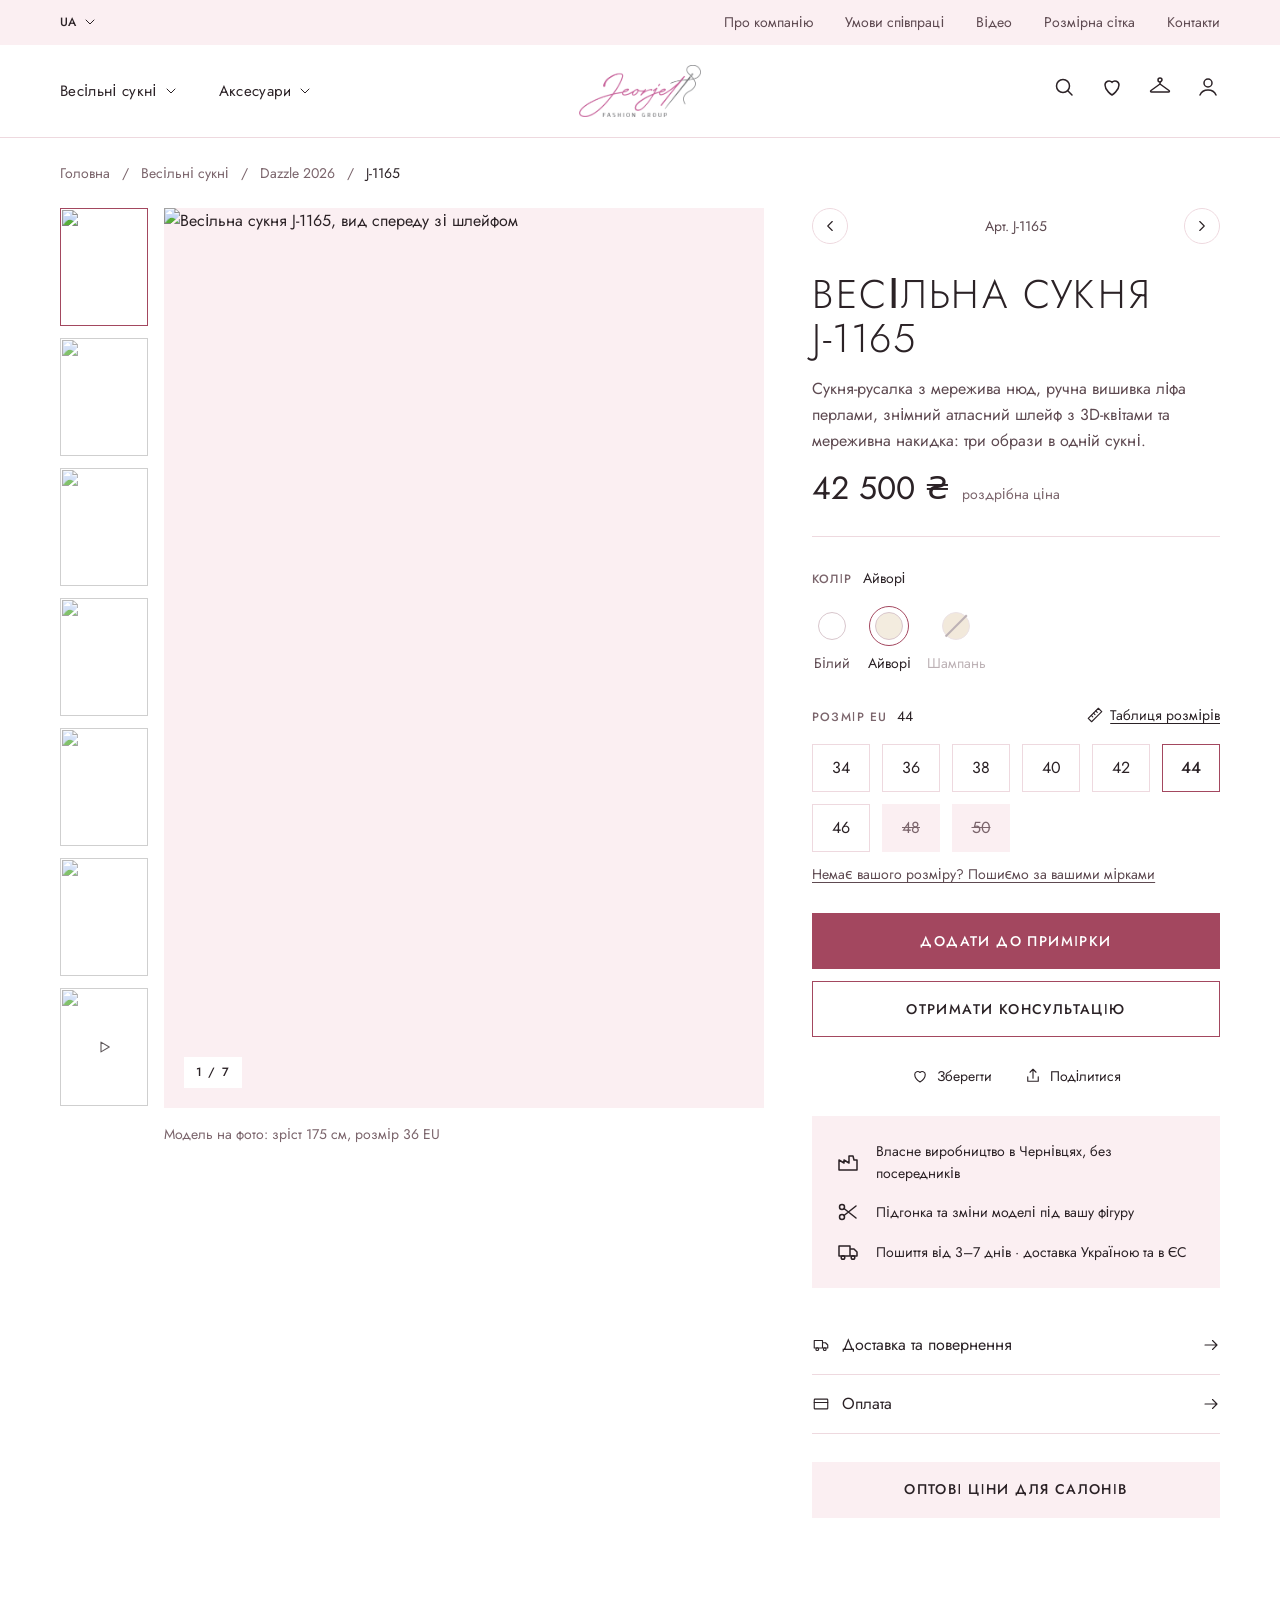
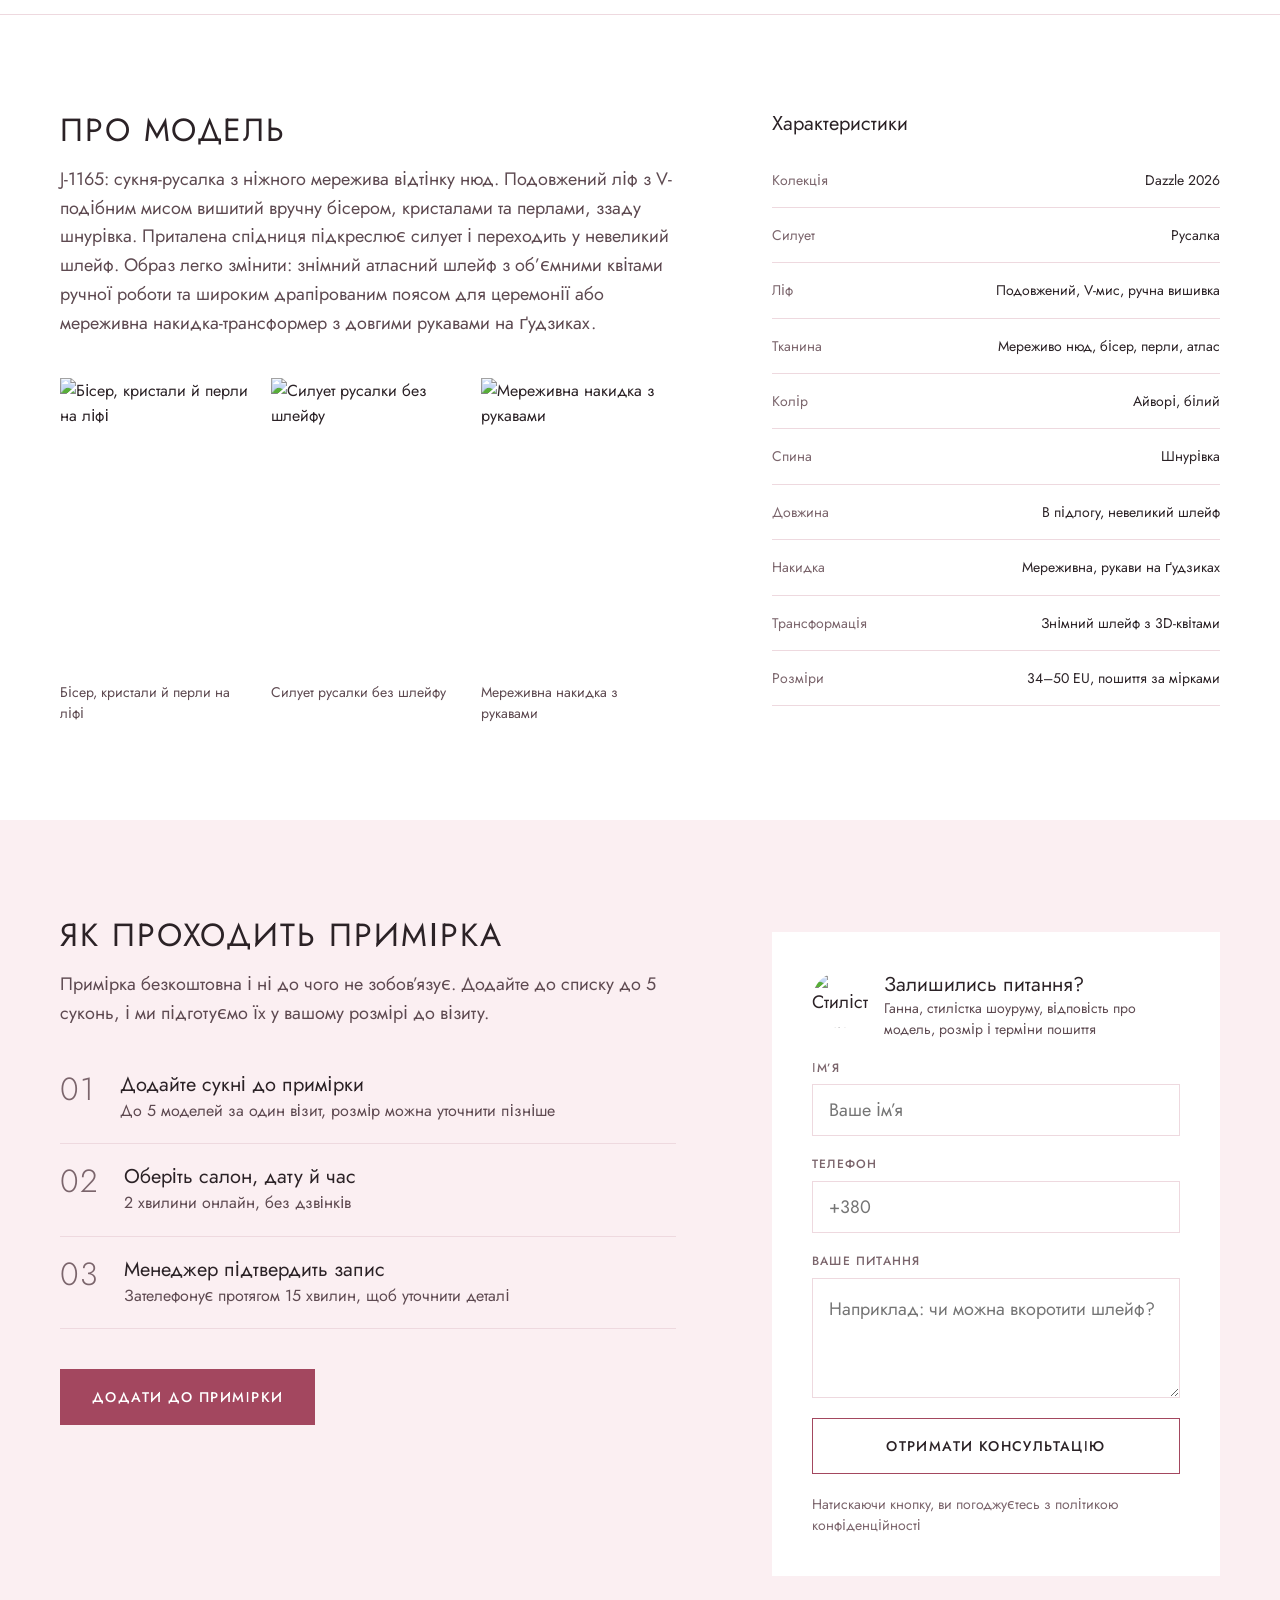
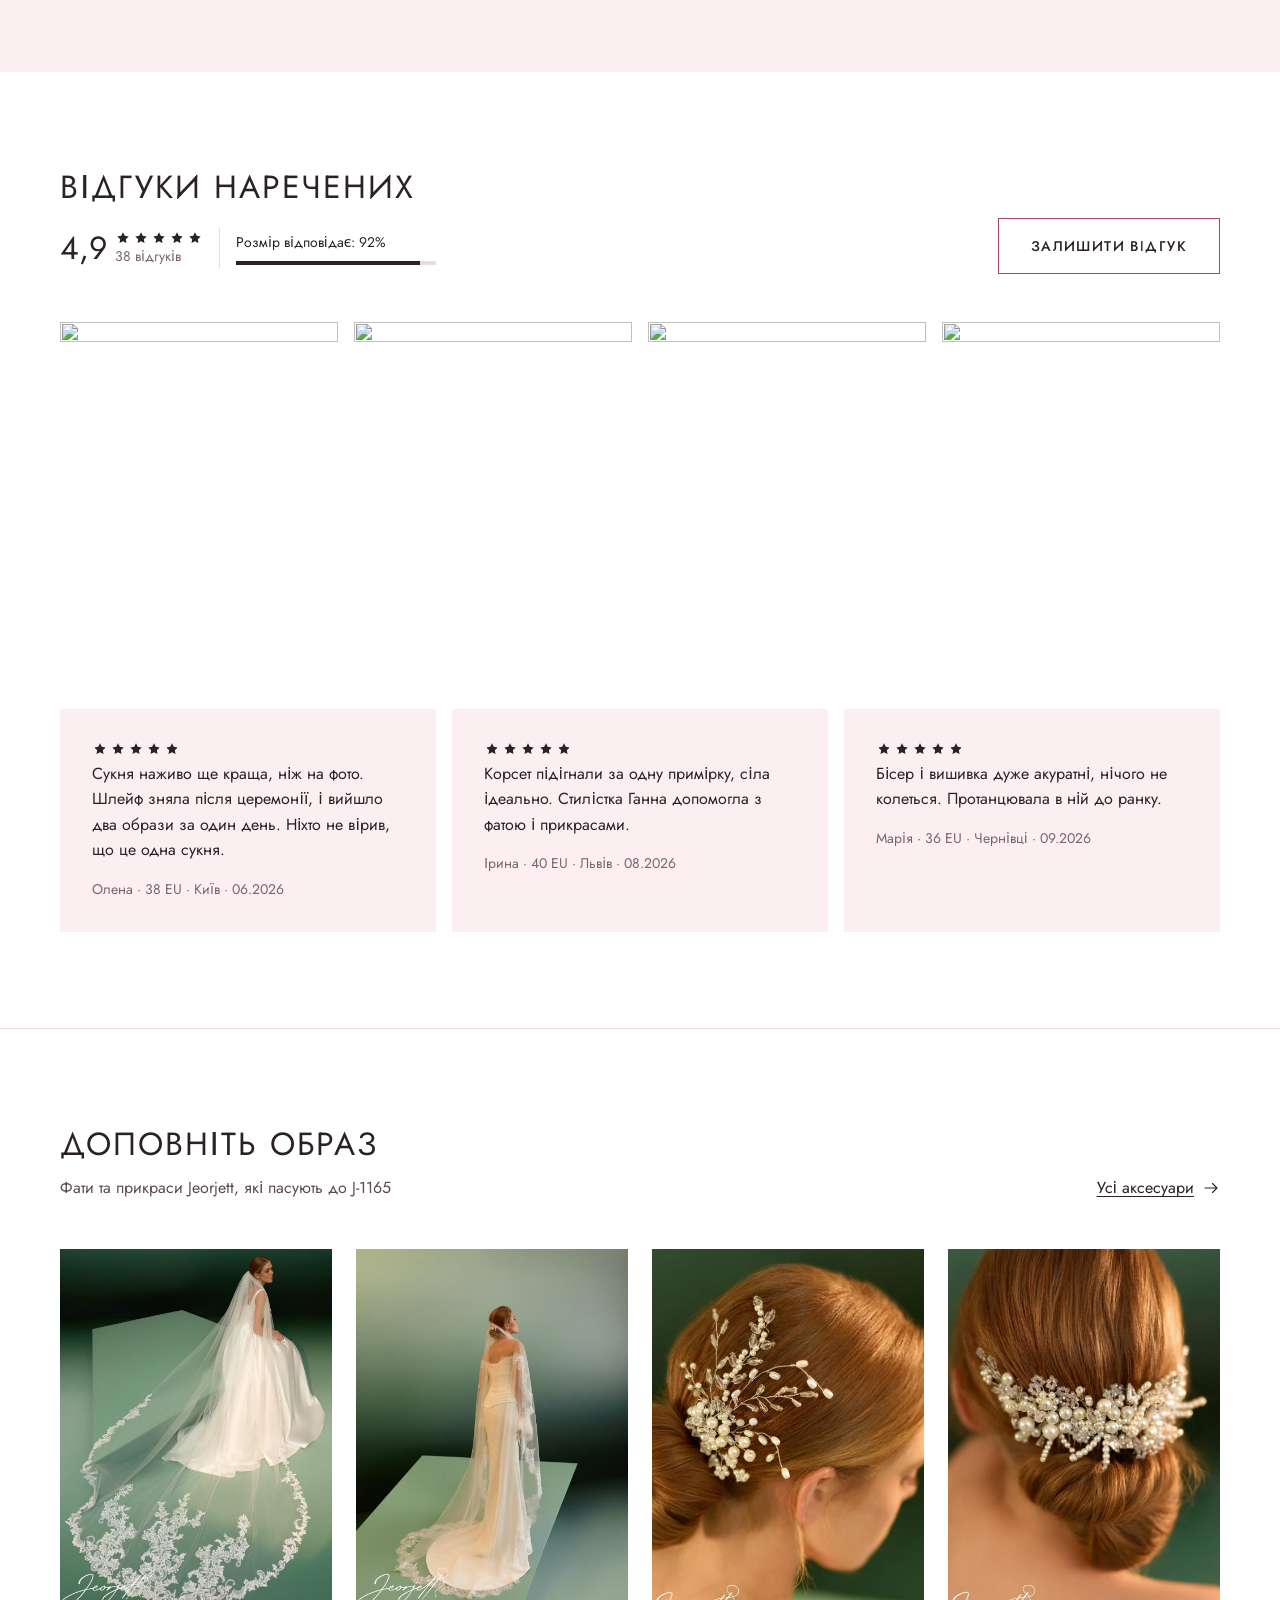
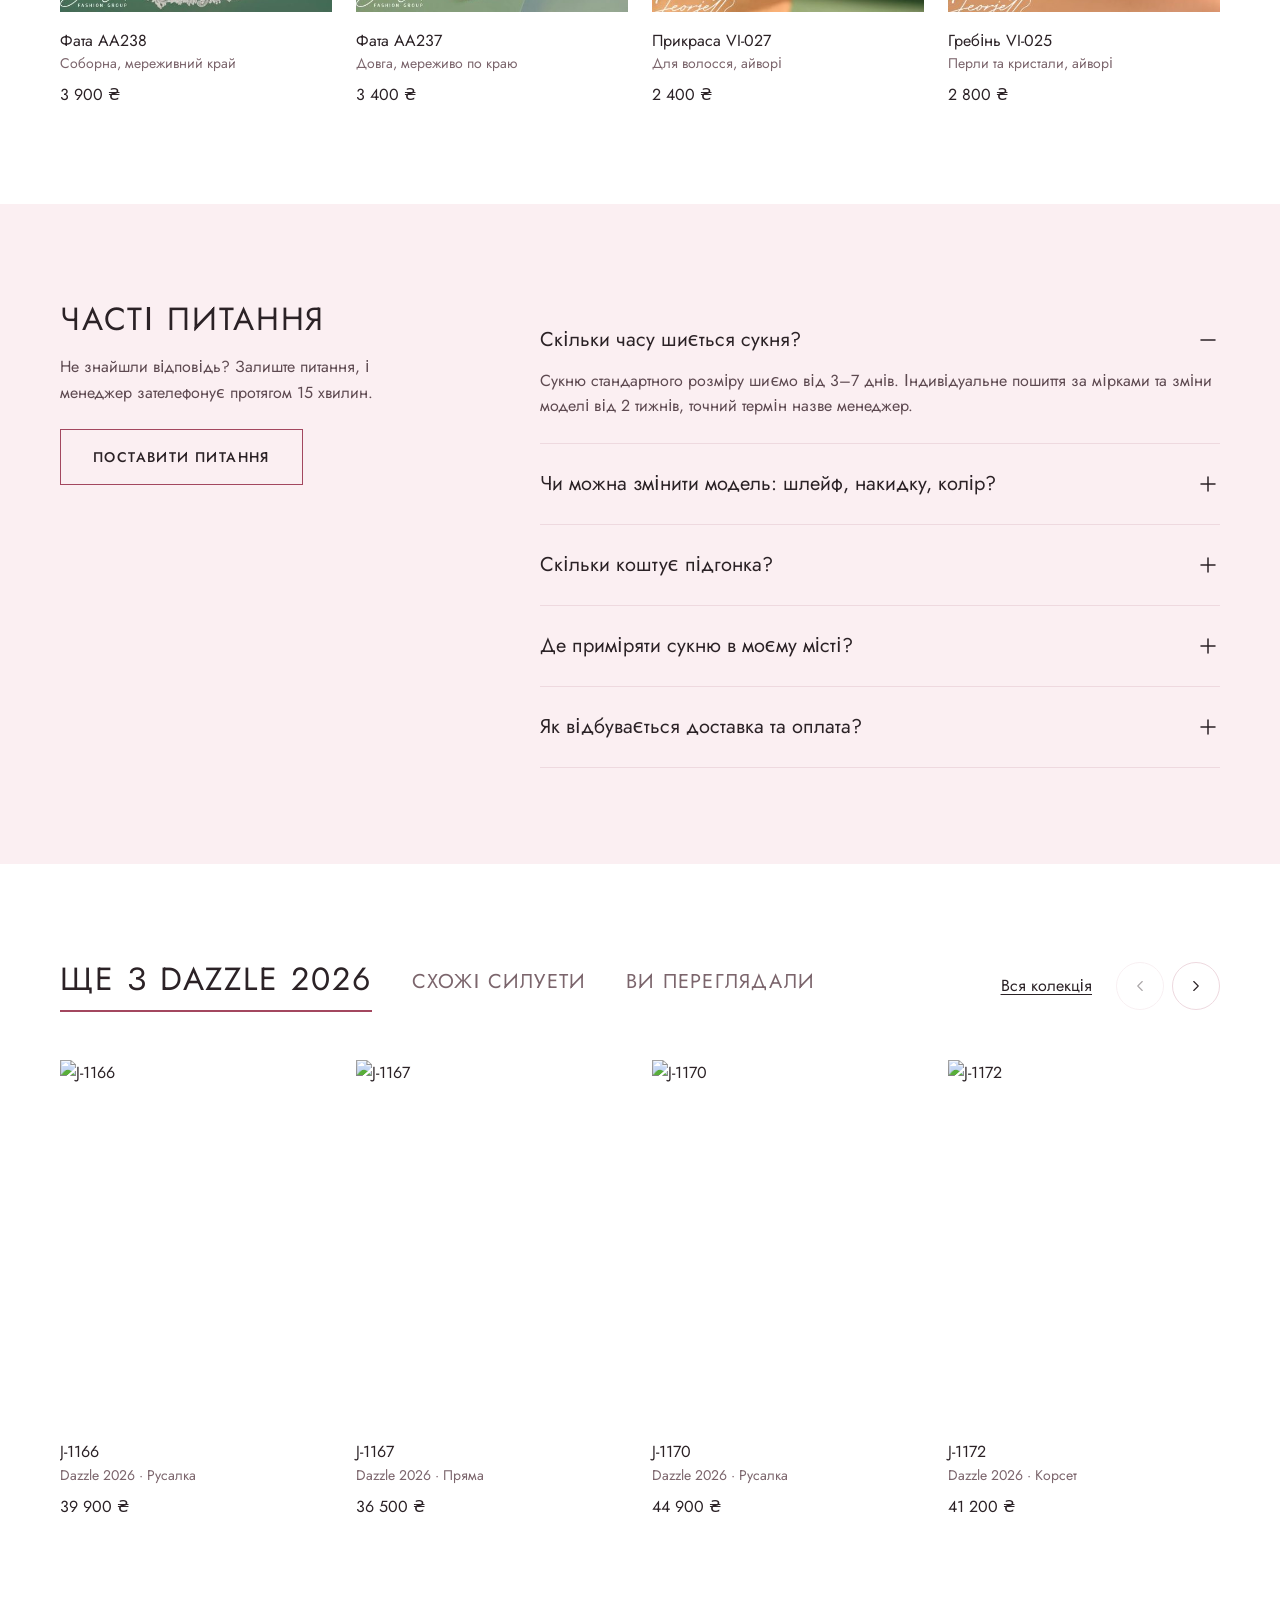
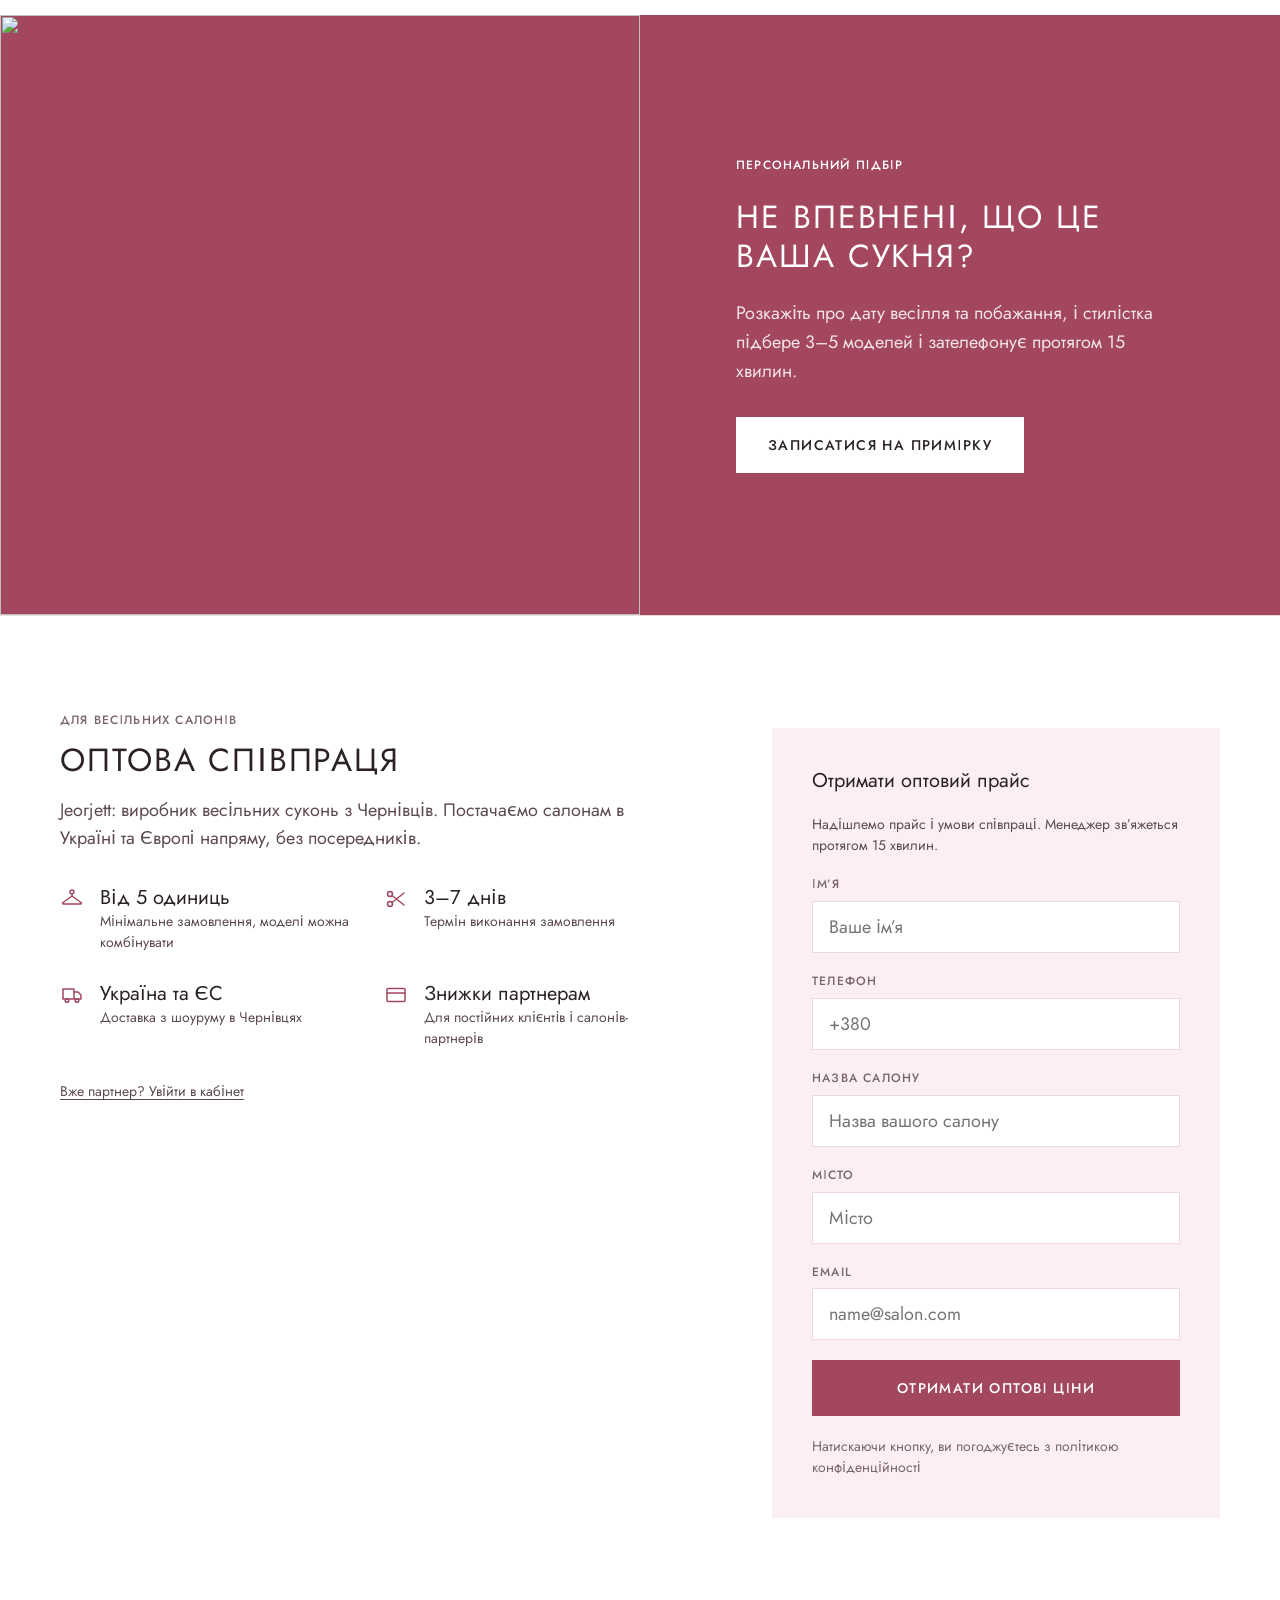
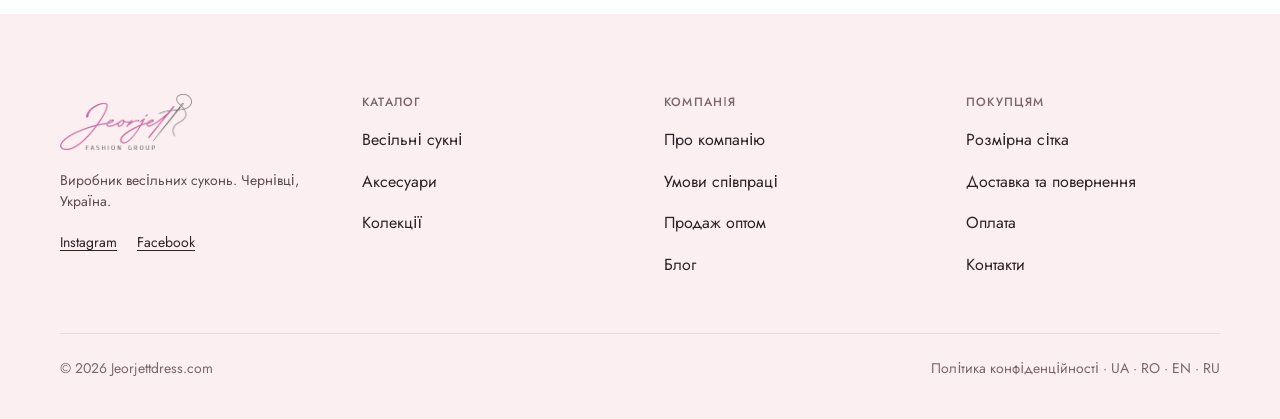
==== index.html @ d98ba099 "Related carousel: 8px arrow gap as in Figma, scroll by card, disabled at ends Co-Authored-By: Claude" ====
<!doctype html>
<html lang="uk">
<head>
<meta charset="utf-8">
<meta name="viewport" content="width=device-width, initial-scale=1">
<title>Весільна сукня J-1165 — Jeorjett Dress</title>
<meta name="description" content="Сукня-русалка з мережива нюд, знімний атласний шлейф з 3D-квітами та мереживна накидка з рукавами. Запис на безкоштовну примірку.">
<link rel="preconnect" href="https://fonts.googleapis.com">
<link rel="preconnect" href="https://fonts.gstatic.com" crossorigin>
<link href="https://fonts.googleapis.com/css2?family=Jost:wght@300;400;500&display=swap" rel="stylesheet">
<link rel="stylesheet" href="assets/site.css">
</head>
<body>

<svg width="0" height="0" style="position:absolute" aria-hidden="true">
  <symbol id="i-left" viewBox="0 0 24 24"><path d="M15 18l-6-6 6-6"/></symbol>
  <symbol id="i-right" viewBox="0 0 24 24"><path d="M9 18l6-6-6-6"/></symbol>
  <symbol id="i-heart" viewBox="0 0 24 24"><path d="M12 20s-7-4.35-7-10a4 4 0 0 1 7-2.65A4 4 0 0 1 19 10c0 5.65-7 10-7 10z"/></symbol>
  <symbol id="i-share" viewBox="0 0 24 24"><path d="M12 3v12M8 7l4-4 4 4M5 13v6h14v-6"/></symbol>
  <symbol id="i-search" viewBox="0 0 24 24"><circle cx="11" cy="11" r="6.5"/><path d="M20 20l-4.2-4.2"/></symbol>
  <symbol id="i-user" viewBox="0 0 24 24"><circle cx="12" cy="8" r="4"/><path d="M4 20c1.5-3.5 4.5-5 8-5s6.5 1.5 8 5"/></symbol>
  <symbol id="i-play" viewBox="0 0 24 24"><path d="M8 5.5v13l11-6.5-11-6.5z"/></symbol>
  <symbol id="i-expand" viewBox="0 0 24 24"><path d="M4 9V4h5M20 9V4h-5M4 15v5h5M20 15v5h-5"/></symbol>
  <symbol id="i-truck" viewBox="0 0 24 24"><path d="M3 6h11v10H3zM14 9h4l3 3v4h-7"/><circle cx="7" cy="17.5" r="1.8"/><circle cx="17" cy="17.5" r="1.8"/></symbol>
  <symbol id="i-card" viewBox="0 0 24 24"><rect x="3" y="5.5" width="18" height="13" rx="1"/><path d="M3 10h18"/></symbol>
  <symbol id="i-ruler" viewBox="0 0 24 24"><path d="M3 16.5L16.5 3 21 7.5 7.5 21z"/><path d="M7 12.5l2 2M10 9.5l2 2M13 6.5l2 2"/></symbol>
  <symbol id="i-arrow" viewBox="0 0 24 24"><path d="M4 12h16M14 6l6 6-6 6"/></symbol>
  <symbol id="i-minus" viewBox="0 0 24 24"><path d="M5 12h14"/></symbol>
  <symbol id="i-plus" viewBox="0 0 24 24"><path d="M12 5v14M5 12h14"/></symbol>
  <symbol id="i-pin" viewBox="0 0 24 24"><path d="M12 21s-6.5-6-6.5-11a6.5 6.5 0 0 1 13 0c0 5-6.5 11-6.5 11z"/><circle cx="12" cy="10" r="2.3"/></symbol>
  <symbol id="i-scissors" viewBox="0 0 24 24"><circle cx="6" cy="7" r="2.5"/><circle cx="6" cy="17" r="2.5"/><path d="M8 8.5L20 18M8 15.5L20 6"/></symbol>
  <symbol id="i-factory" viewBox="0 0 24 24"><path d="M3 20V10l5 3V10l5 3V6h4l1 4h3v10z"/></symbol>
  <symbol id="i-menu" viewBox="0 0 24 24"><path d="M4 7h16M4 12h16M4 17h16"/></symbol>
  <symbol id="i-check" viewBox="0 0 24 24"><path d="M5 12.5l4.5 4.5L19 7"/></symbol>
  <symbol id="i-close" viewBox="0 0 24 24"><path d="M6 6l12 12M18 6L6 18"/></symbol>
  <symbol id="i-ext" viewBox="0 0 24 24"><path d="M14 4h6v6M20 4l-9 9M18 14v6H4V6h6"/></symbol>
  <symbol id="i-hanger" viewBox="0 0 24 24"><path d="M12 7a2 2 0 1 1 2-2c0 1.2-2 1.5-2 3v1L3 15.5c-.8.6-.4 1.5.5 1.5h17c.9 0 1.3-.9.5-1.5L12 9"/></symbol>
  <symbol id="i-down" viewBox="0 0 24 24"><path d="M6 9l6 6 6-6"/></symbol>
  <symbol id="i-star" viewBox="0 0 24 24"><path d="M12 3.5l2.6 5.3 5.9.9-4.25 4.1 1 5.8L12 16.9l-5.25 2.7 1-5.8L3.5 9.7l5.9-.9z"/></symbol>
</svg>

<header>
  <div class="topbar"><div class="wrap">
    <div class="dd lang"><button class="dd-t caps" aria-haspopup="true" aria-expanded="false">UA<svg class="ic chev"><use href="#i-down"/></svg></button><div class="dd-m" role="menu"><a href="#" class="on" role="menuitem" data-code="UA">Українська</a><a href="#" role="menuitem" data-code="RO">Română</a><a href="#" role="menuitem" data-code="EN">English</a><a href="#" role="menuitem" data-code="RU">Русский</a></div></div>
    <nav class="s sec"><a href="#">Про компанію</a><a href="#">Умови співпраці</a><a href="#">Відео</a><a href="#">Розмірна сітка</a><a href="#">Контакти</a></nav>
  </div></div>
  <div class="navbar"><div class="wrap">
    <div class="left"><button class="burger" aria-label="Меню"><svg class="ic"><use href="#i-menu"/></svg></button><div class="dd"><button class="dd-t" aria-haspopup="true" aria-expanded="false">Весільні сукні<svg class="ic chev"><use href="#i-down"/></svg></button><div class="dd-m" role="menu"><a href="#" role="menuitem">Усі сукні</a><a href="#" role="menuitem">Endless Grace 2027</a><a href="#" role="menuitem" class="on">Dazzle 2026</a><a href="#" role="menuitem">Lumiere 2026</a><a href="#" role="menuitem">Dreams 2025</a><a href="#" role="menuitem">Muse 2024</a></div></div><div class="dd"><button class="dd-t" aria-haspopup="true" aria-expanded="false">Аксесуари<svg class="ic chev"><use href="#i-down"/></svg></button><div class="dd-m" role="menu"><a href="#" role="menuitem">Усі аксесуари</a><a href="#" role="menuitem">Біжутерія та прикраси для волосся</a><a href="#" role="menuitem">Фати 2026</a><a href="#" role="menuitem">Фати 2023</a></div></div></div>
    <a class="logo" href="index.html"><img src="assets/logo-jeorjett.png" alt="Jeorjett Fashion Group"></a>
    <div class="right">
      <button aria-label="Пошук"><svg class="ic"><use href="#i-search"/></svg></button>
      <button aria-label="Обране" class="favhead"><svg class="ic"><use href="#i-heart"/></svg><span class="cnt" id="favCnt" hidden>0</span></button>
      <a href="fitting.html" class="fithead" aria-label="Примірка"><svg class="ic"><use href="#i-hanger"/></svg><span class="cnt" id="fitCnt" hidden>0</span></a>
      <button class="acc" aria-label="Кабінет"><svg class="ic"><use href="#i-user"/></svg></button>
    </div>
  </div></div>
</header>

<main>
  <div class="wrap crumbs"><a href="#">Головна</a><span>/</span><a href="#">Весільні сукні</a><span>/</span><a href="#">Dazzle 2026</a><span>/</span><span>J-1165</span></div>
  <a class="crumbs-m" href="#"><svg class="ic sm"><use href="#i-left"/></svg>Dazzle 2026</a>

  <div class="wrap hero">
    <div>
      <div class="gallery">
        <div class="thumbs" id="thumbs"></div>
        <div class="main">
          <img id="mainImg" alt="Весільна сукня J-1165, вид спереду" src="https://luce.b-cdn.net/storage/shop/category/LaBoheme2026/Amanda/Amanda(1).jpg?width=1400" width="600" height="900" fetchpriority="high">
          <button class="circ prev" aria-label="Попереднє фото"><svg class="ic"><use href="#i-left"/></svg></button>
          <button class="circ next" aria-label="Наступне фото"><svg class="ic"><use href="#i-right"/></svg></button>
          <span class="chip bl" id="counter">1 / 6</span>
          <button class="circ br" aria-label="На весь екран"><svg class="ic"><use href="#i-expand"/></svg></button>
          <div class="dots" id="dots"></div>
          <span class="vid caps"><svg class="ic sm"><use href="#i-play"/></svg>Відео</span>
        </div>
      </div>
      <p class="cap s muted">Модель на фото: зріст 175 см, розмір 36 EU</p>
    </div>

    <aside class="buy">
      <div class="row">
        <a class="circ line" href="#" aria-label="Попередня модель"><svg class="ic sm"><use href="#i-left"/></svg></a>
        <span class="s sec">Арт. J-1165</span>
        <a class="circ line" href="#" aria-label="Наступна модель"><svg class="ic sm"><use href="#i-right"/></svg></a>
      </div>
      <div class="buy-head">
        <h1 class="display">Весільна сукня <span style="white-space:nowrap">J-1165</span></h1>
        <p class="sec">Сукня-русалка з мережива нюд, ручна вишивка ліфа перлами, знімний атласний шлейф з 3D-квітами та мереживна накидка: три образи в одній сукні.</p>
        <div class="price"><b>42 500 ₴</b><span class="s muted">роздрібна ціна</span></div>
      </div>
      <div class="rule"></div>

      <div>
        <p><span class="caps muted">Колір</span>&nbsp; <span class="s" id="colorName">Айворі</span></p>
        <div class="swatches" id="swatches">
          <button class="sw" data-name="Білий"><span class="dot"><i style="background:#FFFFFF"></i></span><span class="lbl">Білий</span></button>
          <button class="sw on" data-name="Айворі"><span class="dot"><i style="background:#F3ECDF"></i></span><span class="lbl">Айворі</span></button>
          <button class="sw off" data-name="Шампань" aria-label="Шампань, немає в наявності" disabled><span class="dot"><i style="background:#E6D3B8"></i></span><span class="lbl">Шампань</span></button>
        </div>
      </div>

      <div>
        <div class="row">
          <p><span class="caps muted">Розмір EU</span>&nbsp; <span class="s" id="sizeName">44</span></p>
          <a class="s u" href="#" style="display:flex;gap:6px;align-items:center;text-decoration-line:underline"><svg class="ic sm"><use href="#i-ruler"/></svg>Таблиця розмірів</a>
        </div>
        <div class="sizes" id="sizes"></div>
        <a class="s sec u" href="#" style="display:block;margin-top:12px">Немає вашого розміру? Пошиємо за вашими мірками</a>
      </div>

      <div class="cta">
        <button class="btn btn-primary" id="addFit" data-addfit>Додати до примірки</button>
        <p class="infit" id="inFit" hidden><svg class="ic"><use href="#i-check"/></svg><span>У списку примірки · <span id="inFitSel">44 · айворі</span></span><button type="button" id="rmFit" class="u">Прибрати</button></p>
        <button class="btn btn-secondary" data-contact="consult">Отримати консультацію</button>
      </div>
      <div class="util">
        <button type="button" class="favmain" aria-pressed="false"><svg class="ic sm"><use href="#i-heart"/></svg><span>Зберегти</span></button>
        <button><svg class="ic sm"><use href="#i-share"/></svg>Поділитися</button>
      </div>
      <div class="trust">
        <div><svg class="ic"><use href="#i-factory"/></svg>Власне виробництво в Чернівцях, без посередників</div>
        <div><svg class="ic"><use href="#i-scissors"/></svg>Підгонка та зміни моделі під вашу фігуру</div>
        <div><svg class="ic"><use href="#i-truck"/></svg>Пошиття від 3–7 днів · доставка Україною та в ЄС</div>
      </div>
      <div class="links">
        <a href="#"><svg class="ic sm"><use href="#i-truck"/></svg><span>Доставка та повернення</span><svg class="ic sm"><use href="#i-arrow"/></svg></a>
        <a href="#"><svg class="ic sm"><use href="#i-card"/></svg><span>Оплата</span><svg class="ic sm"><use href="#i-arrow"/></svg></a>
      </div>
      <button class="btn btn-tonal" data-contact="wholesale">Оптові ціни для салонів</button>
    </aside>
  </div>

  <section class="block top-line"><div class="wrap two">
    <div>
      <h2>Про модель</h2>
      <p class="sec lead lead-gap">J-1165: сукня-русалка з ніжного мережива відтінку нюд. Подовжений ліф з V-подібним мисом вишитий вручну бісером, кристалами та перлами, ззаду шнурівка. Приталена спідниця підкреслює силует і переходить у невеликий шлейф. Образ легко змінити: знімний атласний шлейф з об’ємними квітами ручної роботи та широким драпірованим поясом для церемонії або мереживна накидка-трансформер з довгими рукавами на ґудзиках.</p>
      <div class="details-img">
        <figure><img loading="lazy" src="https://luce.b-cdn.net/storage/shop/category/LaBoheme2026/Amanda/Amanda(4).jpg?width=700" alt="Бісер, кристали й перли на ліфі"><p class="s sec">Бісер, кристали й перли на ліфі</p></figure>
        <figure><img loading="lazy" src="https://luce.b-cdn.net/storage/shop/category/LaBoheme2026/Amanda/Amanda(5).jpg?width=700" alt="Силует русалки без шлейфу"><p class="s sec">Силует русалки без шлейфу</p></figure>
        <figure><img loading="lazy" src="https://luce.b-cdn.net/storage/shop/category/LaBoheme2026/Amanda/Amanda(9).jpg?width=700" alt="Мереживна накидка з рукавами"><p class="s sec">Мереживна накидка з рукавами</p></figure>
      </div>
    </div>
    <div class="specs">
      <h3>Характеристики</h3>
      <dl style="margin-top:16px">
        <div><dt>Колекція</dt><dd>Dazzle 2026</dd></div>
        <div><dt>Силует</dt><dd>Русалка</dd></div>
        <div><dt>Ліф</dt><dd>Подовжений, V-мис, ручна вишивка</dd></div>
        <div><dt>Тканина</dt><dd>Мереживо нюд, бісер, перли, атлас</dd></div>
        <div><dt>Колір</dt><dd>Айворі, білий</dd></div>
        <div><dt>Спина</dt><dd>Шнурівка</dd></div>
        <div><dt>Довжина</dt><dd>В підлогу, невеликий шлейф</dd></div>
        <div><dt>Накидка</dt><dd>Мереживна, рукави на ґудзиках</dd></div>
        <div><dt>Трансформація</dt><dd>Знімний шлейф з 3D-квітами</dd></div>
        <div><dt>Розміри</dt><dd>34–50 EU, пошиття за мірками</dd></div>
      </dl>
    </div>
  </div></section>

  <section class="block alt" id="fitting"><div class="wrap two">
    <div class="fit-l">
      <div>
        <h2>Як проходить примірка</h2>
        <p class="sec lead">Примірка безкоштовна і ні до чого не зобов’язує. Додайте до списку до 5 суконь, і ми підготуємо їх у вашому розмірі до візиту.</p>
      </div>
      <div class="steps" style="align-self:stretch">
        <div><span class="n">01</span><div><h3>Додайте сукні до примірки</h3><p class="sec">До 5 моделей за один візит, розмір можна уточнити пізніше</p></div></div>
        <div><span class="n">02</span><div><h3>Оберіть салон, дату й час</h3><p class="sec">2 хвилини онлайн, без дзвінків</p></div></div>
        <div><span class="n">03</span><div><h3>Менеджер підтвердить запис</h3><p class="sec">Зателефонує протягом 15 хвилин, щоб уточнити деталі</p></div></div>
      </div>
      <button class="btn btn-primary" data-addfit style="width:auto">Додати до примірки</button>
    </div>
    <form class="form lead" id="consult" novalidate>
      <div class="stylist"><img src="https://lucesposa.com/_nuxt/image-anna.-CMbvi40.jpg" alt="Стилістка Ганна"><div><h3>Залишились питання?</h3><p class="s sec">Ганна, стилістка шоуруму, відповість про модель, розмір і терміни пошиття</p></div></div>
      <div class="cfields">
        <label><span class="caps muted">Ім’я</span><input name="name" placeholder="Ваше ім’я" required></label>
        <label><span class="caps muted">Телефон</span><input name="phone" type="tel" placeholder="+380" required></label>
        <label><span class="caps muted">Ваше питання</span><textarea name="q" rows="3" placeholder="Наприклад: чи можна вкоротити шлейф?"></textarea></label>
        <button class="btn btn-secondary" type="submit">Отримати консультацію</button>
        <p class="s muted">Натискаючи кнопку, ви погоджуєтесь з політикою конфіденційності</p>
      </div>
      <div class="cdone" hidden><span class="okic"><svg class="ic"><use href="#i-check"/></svg></span><h3>Дякуємо, питання отримали</h3><p class="sec">Стилістка зв’яжеться з вами протягом 15 хвилин.</p></div>
    </form>
  </div></section>

  <section class="block"><div class="wrap">
    <div class="head">
      <div>
        <h2>Відгуки наречених</h2>
        <div class="rating">
          <div class="score"><b>4,9</b>
          <div><div class="stars" aria-label="5 з 5"><svg><use href="#i-star"/></svg><svg><use href="#i-star"/></svg><svg><use href="#i-star"/></svg><svg><use href="#i-star"/></svg><svg><use href="#i-star"/></svg></div><p class="s muted">38 відгуків</p></div>
          </div>
          <div class="vdiv"></div>
          <div><p class="s">Розмір відповідає: 92%</p><div class="fitbar"><i></i></div></div>
        </div>
      </div>
      <a class="btn btn-secondary" href="#" style="width:auto">Залишити відгук</a>
    </div>
    <div class="ugc">
      <figure><img loading="lazy" src="https://luce.b-cdn.net/storage/shop/category/LaBoheme2026/Amanda/Amanda(8).jpg?width=600" alt=""></figure>
      <figure><img loading="lazy" src="https://luce.b-cdn.net/storage/shop/category/JardindeLumiere/Ethereal/Ethereal_(1Rotate).jpg?width=600" alt=""></figure>
      <figure><img loading="lazy" src="https://luce.b-cdn.net/storage/shop/category/LaBoheme2026/Amanda/Amanda(6).jpg?width=600" alt=""></figure>
      <figure><img loading="lazy" src="https://luce.b-cdn.net/storage/shop/category/JardindeLumiere/Eveil/Eveil_(5).jpg?width=600" alt=""></figure>
    </div>
    <div class="reviews">
      <div class="review"><div class="rv-c"><div class="stars"><svg><use href="#i-star"/></svg><svg><use href="#i-star"/></svg><svg><use href="#i-star"/></svg><svg><use href="#i-star"/></svg><svg><use href="#i-star"/></svg></div><p>Сукня наживо ще краща, ніж на фото. Шлейф зняла після церемонії, і вийшло два образи за один день. Ніхто не вірив, що це одна сукня.</p></div><p class="s muted">Олена · 38 EU · Київ · 06.2026</p></div>
      <div class="review"><div class="rv-c"><div class="stars"><svg><use href="#i-star"/></svg><svg><use href="#i-star"/></svg><svg><use href="#i-star"/></svg><svg><use href="#i-star"/></svg><svg><use href="#i-star"/></svg></div><p>Корсет підігнали за одну примірку, сіла ідеально. Стилістка Ганна допомогла з фатою і прикрасами.</p></div><p class="s muted">Ірина · 40 EU · Львів · 08.2026</p></div>
      <div class="review"><div class="rv-c"><div class="stars"><svg><use href="#i-star"/></svg><svg><use href="#i-star"/></svg><svg><use href="#i-star"/></svg><svg><use href="#i-star"/></svg><svg><use href="#i-star"/></svg></div><p>Бісер і вишивка дуже акуратні, нічого не колеться. Протанцювала в ній до ранку.</p></div><p class="s muted">Марія · 36 EU · Чернівці · 09.2026</p></div>
    </div>
  </div></section>

  <section class="block top-line"><div class="wrap">
    <div class="head">
      <div><h2>Доповніть образ</h2><p class="sec" style="margin-top:12px">Фати та прикраси Jeorjett, які пасують до J-1165</p></div>
      <a class="u" href="#" style="display:flex;gap:8px;align-items:center">Усі аксесуари <svg class="ic sm"><use href="#i-arrow"/></svg></a>
    </div>
    <div class="cards">
      <a class="card" href="#"><div class="im"><img loading="lazy" src="assets/accessories/veil-aa238.jpg" alt="Фата AA238"><button type="button" class="circ fav" aria-label="Додати в обране" aria-pressed="false"><svg class="ic sm"><use href="#i-heart"/></svg></button></div><div class="meta"><span>Фата AA238</span><span class="s muted">Соборна, мереживний край</span><span>3 900 ₴</span></div></a>
      <a class="card" href="#"><div class="im"><img loading="lazy" src="assets/accessories/veil-aa237.jpg" alt="Фата AA237"><button type="button" class="circ fav" aria-label="Додати в обране" aria-pressed="false"><svg class="ic sm"><use href="#i-heart"/></svg></button></div><div class="meta"><span>Фата AA237</span><span class="s muted">Довга, мереживо по краю</span><span>3 400 ₴</span></div></a>
      <a class="card" href="#"><div class="im"><img loading="lazy" src="assets/accessories/headpiece-vi027.jpg" alt="Прикраса VI-027"><button type="button" class="circ fav" aria-label="Додати в обране" aria-pressed="false"><svg class="ic sm"><use href="#i-heart"/></svg></button></div><div class="meta"><span>Прикраса VI-027</span><span class="s muted">Для волосся, айворі</span><span>2 400 ₴</span></div></a>
      <a class="card" href="#"><div class="im"><img loading="lazy" src="assets/accessories/comb-vi025.jpg" alt="Гребінь VI-025"><button type="button" class="circ fav" aria-label="Додати в обране" aria-pressed="false"><svg class="ic sm"><use href="#i-heart"/></svg></button></div><div class="meta"><span>Гребінь VI-025</span><span class="s muted">Перли та кристали, айворі</span><span>2 800 ₴</span></div></a>
    </div>
  </div></section>

  <section class="block alt" id="faq"><div class="wrap faq">
    <div class="faq-l">
      <h2>Часті питання</h2>
      <p class="sec">Не знайшли відповідь? Залиште питання, і менеджер зателефонує протягом 15 хвилин.</p>
      <button class="btn btn-secondary" data-contact="consult">Поставити питання</button>
    </div>
    <div>
      <details open><summary>Скільки часу шиється сукня? <svg class="ic pm" aria-hidden="true"><use class="p" href="#i-plus"/><use class="m" href="#i-minus"/></svg></summary><p>Сукню стандартного розміру шиємо від 3–7 днів. Індивідуальне пошиття за мірками та зміни моделі від 2 тижнів, точний термін назве менеджер.</p></details>
      <details><summary>Чи можна змінити модель: шлейф, накидку, колір? <svg class="ic pm" aria-hidden="true"><use class="p" href="#i-plus"/><use class="m" href="#i-minus"/></svg></summary><p>Так, більшість змін можлива: довжина шлейфу, накидка, відтінок. Обговоримо на примірці.</p></details>
      <details><summary>Скільки коштує підгонка? <svg class="ic pm" aria-hidden="true"><use class="p" href="#i-plus"/><use class="m" href="#i-minus"/></svg></summary><p>Базова підгонка по фігурі входить у вартість сукні.</p></details>
      <details><summary>Де приміряти сукню в моєму місті? <svg class="ic pm" aria-hidden="true"><use class="p" href="#i-plus"/><use class="m" href="#i-minus"/></svg></summary><p>У шоурумі в Чернівцях або в одному із салонів-партнерів в Україні та ЄС.</p></details>
      <details><summary>Як відбувається доставка та оплата? <svg class="ic pm" aria-hidden="true"><use class="p" href="#i-plus"/><use class="m" href="#i-minus"/></svg></summary><p>Доставляємо Україною та в ЄС. Деталі на сторінках «Доставка та повернення» і «Оплата».</p></details>
    </div>
  </div></section>

  <section class="block"><div class="wrap">
    <div class="head" style="align-items:center">
      <div class="tabs"><button class="on">Ще з Dazzle 2026</button><button>Схожі силуети</button><button>Ви переглядали</button></div>
      <div class="navs"><a class="u" href="#">Вся колекція</a><div class="arrows"><button class="circ line" id="relPrev" aria-label="Попередні моделі" aria-controls="relCards" disabled><svg class="ic sm"><use href="#i-left"/></svg></button><button class="circ line" id="relNext" aria-label="Наступні моделі" aria-controls="relCards"><svg class="ic sm"><use href="#i-right"/></svg></button></div></div>
    </div>
    <div class="cards rel" id="relCards">
      <a class="card" href="#"><div class="im"><img loading="lazy" src="https://luce.b-cdn.net/storage/shop/category/JardindeLumiere/Bijou/Bijou_(4).jpg?width=600" alt="J-1166"><button type="button" class="circ fav" aria-label="Додати в обране" aria-pressed="false"><svg class="ic sm"><use href="#i-heart"/></svg></button><button type="button" class="circ fitb" data-fitadd="J-1166" aria-label="Додати до примірки" aria-pressed="false"><svg class="ic sm"><use href="#i-hanger"/></svg></button></div><div class="meta"><span>J-1166</span><span class="s muted">Dazzle 2026 · Русалка</span><span>39 900 ₴</span></div></a>
      <a class="card" href="#"><div class="im"><img loading="lazy" src="https://luce.b-cdn.net/storage/shop/category/JardindeLumiere/Debora/Debora_(1).jpg?width=600" alt="J-1167"><button type="button" class="circ fav" aria-label="Додати в обране" aria-pressed="false"><svg class="ic sm"><use href="#i-heart"/></svg></button><button type="button" class="circ fitb" data-fitadd="J-1167" aria-label="Додати до примірки" aria-pressed="false"><svg class="ic sm"><use href="#i-hanger"/></svg></button></div><div class="meta"><span>J-1167</span><span class="s muted">Dazzle 2026 · Пряма</span><span>36 500 ₴</span></div></a>
      <a class="card" href="#"><div class="im"><img loading="lazy" src="https://luce.b-cdn.net/storage/shop/category/JardindeLumiere/Elegance/Elegance_(6ROTATE).jpg?width=600" alt="J-1170"><button type="button" class="circ fav" aria-label="Додати в обране" aria-pressed="false"><svg class="ic sm"><use href="#i-heart"/></svg></button><button type="button" class="circ fitb" data-fitadd="J-1170" aria-label="Додати до примірки" aria-pressed="false"><svg class="ic sm"><use href="#i-hanger"/></svg></button></div><div class="meta"><span>J-1170</span><span class="s muted">Dazzle 2026 · Русалка</span><span>44 900 ₴</span></div></a>
      <a class="card" href="#"><div class="im"><img loading="lazy" src="https://luce.b-cdn.net/storage/shop/category/JardindeLumiere/Gabi/Gabi_(2).jpg?width=600" alt="J-1172"><button type="button" class="circ fav" aria-label="Додати в обране" aria-pressed="false"><svg class="ic sm"><use href="#i-heart"/></svg></button><button type="button" class="circ fitb" data-fitadd="J-1172" aria-label="Додати до примірки" aria-pressed="false"><svg class="ic sm"><use href="#i-hanger"/></svg></button></div><div class="meta"><span>J-1172</span><span class="s muted">Dazzle 2026 · Корсет</span><span>41 200 ₴</span></div></a>
          <a class="card" href="#"><div class="im"><img loading="lazy" src="https://luce.b-cdn.net/storage/shop/category/JardindeLumiere/Ethereal/Ethereal_(1Rotate).jpg?width=600" alt="J-1174"><button type="button" class="circ fav" aria-label="Додати в обране" aria-pressed="false"><svg class="ic sm"><use href="#i-heart"/></svg></button><button type="button" class="circ fitb" data-fitadd="J-1174" aria-label="Додати до примірки" aria-pressed="false"><svg class="ic sm"><use href="#i-hanger"/></svg></button></div><div class="meta"><span>J-1174</span><span class="s muted">Dazzle 2026 · А-силует</span><span>38 700 ₴</span></div></a>
      <a class="card" href="#"><div class="im"><img loading="lazy" src="https://luce.b-cdn.net/storage/shop/category/JardindeLumiere/Eveil/Eveil_(5).jpg?width=600" alt="J-1175"><button type="button" class="circ fav" aria-label="Додати в обране" aria-pressed="false"><svg class="ic sm"><use href="#i-heart"/></svg></button><button type="button" class="circ fitb" data-fitadd="J-1175" aria-label="Додати до примірки" aria-pressed="false"><svg class="ic sm"><use href="#i-hanger"/></svg></button></div><div class="meta"><span>J-1175</span><span class="s muted">Dazzle 2026 · Пряма</span><span>35 900 ₴</span></div></a>
    </div>
  </div></section>

  <section class="final">
    <img loading="lazy" src="https://luce.b-cdn.net/storage/shop/category/LaBoheme2026/Amanda/Amanda(10).jpg?width=1000" alt="">
    <div class="txt">
      <p class="caps" style="opacity:1;font-size:12px">Персональний підбір</p>
      <h2>Не впевнені, що це ваша сукня?</h2>
      <p>Розкажіть про дату весілля та побажання, і стилістка підбере 3–5 моделей і зателефонує протягом 15 хвилин.</p>
      <div class="acts"><a class="btn btn-inverse" href="fitting.html">Записатися на примірку</a></div>
    </div>
  </section>

  <section class="block b2b" id="wholesale"><div class="wrap two">
    <div style="display:flex;flex-direction:column;gap:32px">
      <div>
        <p class="caps muted">Для весільних салонів</p>
        <h2 style="margin-top:12px">Оптова співпраця</h2>
        <p class="sec lead">Jeorjett: виробник весільних суконь з Чернівців. Постачаємо салонам в Україні та Європі напряму, без посередників.</p>
      </div>
      <ul class="perks">
        <li><svg class="ic"><use href="#i-hanger"/></svg><div><h3>Від 5 одиниць</h3><p class="s sec">Мінімальне замовлення, моделі можна комбінувати</p></div></li>
        <li><svg class="ic"><use href="#i-scissors"/></svg><div><h3>3–7 днів</h3><p class="s sec">Термін виконання замовлення</p></div></li>
        <li><svg class="ic"><use href="#i-truck"/></svg><div><h3>Україна та ЄС</h3><p class="s sec">Доставка з шоуруму в Чернівцях</p></div></li>
        <li><svg class="ic"><use href="#i-card"/></svg><div><h3>Знижки партнерам</h3><p class="s sec">Для постійних клієнтів і салонів-партнерів</p></div></li>
      </ul>
      <a class="s u sec" href="#">Вже партнер? Увійти в кабінет</a>
    </div>
    <form class="form lead" id="wform" novalidate>
      <h3>Отримати оптовий прайс</h3>
      <p class="s sec">Надішлемо прайс і умови співпраці. Менеджер зв’яжеться протягом 15 хвилин.</p>
      <div class="cfields">
        <label><span class="caps muted">Ім’я</span><input name="name" placeholder="Ваше ім’я" required></label>
        <label><span class="caps muted">Телефон</span><input name="phone" type="tel" placeholder="+380" required></label>
        <label><span class="caps muted">Назва салону</span><input name="salon" placeholder="Назва вашого салону"></label>
        <label><span class="caps muted">Місто</span><input name="city" placeholder="Місто"></label>
        <label><span class="caps muted">Email</span><input name="email" type="email" placeholder="name@salon.com"></label>
        <button class="btn btn-primary" type="submit">Отримати оптові ціни</button>
        <p class="s muted">Натискаючи кнопку, ви погоджуєтесь з політикою конфіденційності</p>
      </div>
      <div class="cdone" hidden><span class="okic"><svg class="ic"><use href="#i-check"/></svg></span><h3>Дякуємо, заявку отримали</h3><p class="sec">Менеджер зв’яжеться з вами протягом 15 хвилин і надішле прайс.</p></div>
    </form>
  </div></section>
</main>

<footer><div class="wrap">
  <div class="fcols">
    <div><a class="logo flogo" href="#"><img src="assets/logo-jeorjett.png" alt="Jeorjett Fashion Group"></a><p class="s sec" style="margin-top:20px">Виробник весільних суконь. Чернівці, Україна.</p><p class="s" style="margin-top:20px;display:flex;gap:20px"><a class="u" href="https://www.instagram.com/jeorjett_fashion_group/">Instagram</a><a class="u" href="#">Facebook</a></p></div>
    <div><p class="caps muted">Каталог</p><ul><li><a href="#">Весільні сукні</a></li><li><a href="#">Аксесуари</a></li><li><a href="#">Колекції</a></li></ul></div>
    <div><p class="caps muted">Компанія</p><ul><li><a href="#">Про компанію</a></li><li><a href="#">Умови співпраці</a></li><li><a href="#">Продаж оптом</a></li><li><a href="#">Блог</a></li></ul></div>
    <div><p class="caps muted">Покупцям</p><ul><li><a href="#">Розмірна сітка</a></li><li><a href="#">Доставка та повернення</a></li><li><a href="#">Оплата</a></li><li><a href="#">Контакти</a></li></ul></div>
  </div>
  <div class="fbot s muted"><span>© 2026 Jeorjettdress.com</span><span>Політика конфіденційності · UA · RO · EN · RU</span></div>
</div></footer>

<div class="mmenu" id="mmenu" aria-hidden="true">
  <div class="mm-head"><a class="logo" href="index.html"><img src="assets/logo-jeorjett.png" alt="Jeorjett Fashion Group"></a><button class="dw-x" id="mmClose" aria-label="Закрити меню"><svg class="ic"><use href="#i-close"/></svg></button></div>
  <div class="mm-body">
    <details open><summary>Весільні сукні <svg class="ic pm" aria-hidden="true"><use class="p" href="#i-plus"/><use class="m" href="#i-minus"/></svg></summary><div class="mm-l"><a href="#" role="menuitem">Усі сукні</a><a href="#" role="menuitem">Endless Grace 2027</a><a href="#" role="menuitem" class="on">Dazzle 2026</a><a href="#" role="menuitem">Lumiere 2026</a><a href="#" role="menuitem">Dreams 2025</a><a href="#" role="menuitem">Muse 2024</a></div></details>
    <details><summary>Аксесуари <svg class="ic pm" aria-hidden="true"><use class="p" href="#i-plus"/><use class="m" href="#i-minus"/></svg></summary><div class="mm-l"><a href="#" role="menuitem">Усі аксесуари</a><a href="#" role="menuitem">Біжутерія та прикраси для волосся</a><a href="#" role="menuitem">Фати 2026</a><a href="#" role="menuitem">Фати 2023</a></div></details>
    <div class="mm-links s sec"><a href="#">Про компанію</a><a href="#">Умови співпраці</a><a href="#">Відео</a><a href="#">Розмірна сітка</a><a href="#">Контакти</a></div>
    <div class="mm-lang caps"><a href="#" class="on">UA</a><a href="#">RO</a><a href="#">EN</a><a href="#">RU</a></div>
  </div>
</div>


<div class="toast" id="toast" role="status" aria-live="polite"></div>
<div class="sticky" id="sticky">
  <div class="p"><b>42 500 ₴</b><br><span class="s muted" id="stickySel">44 · айворі</span></div>
  <button class="btn btn-primary" id="stickyFit" data-addfit>Додати до примірки</button>
</div>

<script src="assets/site.js"></script>
<script>
const B='https://luce.b-cdn.net/storage/shop/category/LaBoheme2026/Amanda/Amanda';
const photos=[
  {src:B+'(1).jpg?width=1400',alt:'вид спереду зі шлейфом'},
  {src:B+'(2).jpg?width=1400',alt:'шлейф з 3D-квітами'},
  {src:B+'(3).jpg?width=1400',alt:'вид ззаду'},
  {src:B+'(4).jpg?width=1400',alt:'ліф крупним планом'},
  {src:B+'(5).jpg?width=1400',alt:'силует русалки без шлейфу'},
  {src:B+'(8).jpg?width=1400',alt:'з мереживною накидкою'},
  {src:'https://i.vimeocdn.com/video/2129282820-4a6e42e273beae87bb7b2c4548ec88a497dfede388b50076fe4f8d375dd6e690-d_1280?region=us',alt:'відео',video:true}
];
let cur=0;
const mainImg=document.getElementById('mainImg'),thumbs=document.getElementById('thumbs'),dots=document.getElementById('dots'),counter=document.getElementById('counter');
photos.forEach((p,i)=>{
  const b=document.createElement('button');b.setAttribute('aria-label',p.alt);
  b.innerHTML=`<img src="${p.src.replace('width=1400','width=200')}" alt="">`+(p.video?'<span class="circ play"><svg class="ic sm"><use href="#i-play"/></svg></span>':'');
  b.onclick=()=>show(i);thumbs.appendChild(b);
  dots.appendChild(document.createElement('i'));
});
function show(i){cur=(i+photos.length)%photos.length;mainImg.src=photos[cur].src;mainImg.alt='Весільна сукня J-1165, '+photos[cur].alt;
  [...thumbs.children].forEach((t,j)=>t.classList.toggle('on',j===cur));[...dots.children].forEach((d,j)=>d.classList.toggle('on',j===cur));counter.textContent=(cur+1)+' / '+photos.length;}
document.querySelector('.main .prev').onclick=()=>show(cur-1);
document.querySelector('.main .next').onclick=()=>show(cur+1);
let sx=0;const mainEl=document.querySelector('.main');

mainEl.addEventListener('touchstart',e=>sx=e.touches[0].clientX,{passive:true});
mainEl.addEventListener('touchend',e=>{const d=e.changedTouches[0].clientX-sx;if(Math.abs(d)>40)show(cur+(d<0?1:-1));});
show(0);

// ---------- selection ----------
const ID='J-1165',OFF_SIZES=CATALOG[ID].off;
const COLORS=[{n:'Білий',c:'#FFFFFF'},{n:'Айворі',c:'#F3ECDF'},{n:'Шампань',c:'#E6D3B8',off:true}];
const saved=fit.get(ID);
const st={size:saved&&saved.size?saved.size:44,color:saved?saved.color:'Айворі'};
function renderSizes(el){el.innerHTML='';SIZES.forEach(s=>{const b=document.createElement('button');b.type='button';b.className='size'+(s===st.size?' on':'')+(OFF_SIZES.includes(s)?' off':'');b.textContent=s;
  if(OFF_SIZES.includes(s)){b.disabled=true;b.setAttribute('aria-label',s+', немає в наявності');}else b.setAttribute('aria-pressed',s===st.size);
  b.onclick=()=>{st.size=s;syncAll();};el.appendChild(b);});}
function renderSwatches(el){el.innerHTML='';COLORS.forEach(o=>{const b=document.createElement('button');b.type='button';b.className='sw'+(o.n===st.color?' on':'')+(o.off?' off':'');
  b.innerHTML=`<span class="dot"><i style="background:${o.c}"></i></span><span class="lbl">${o.n}</span>`;if(o.off){b.disabled=true;b.setAttribute('aria-label',o.n+', немає в наявності');}
  b.onclick=()=>{st.color=o.n;syncAll();};el.appendChild(b);});}
const selText=()=>st.size+' · '+st.color.toLowerCase();
function syncAll(){
  renderSizes(document.getElementById('sizes'));renderSwatches(document.getElementById('swatches'));
  document.getElementById('sizeName').textContent=st.size;document.getElementById('colorName').textContent=st.color;
  document.getElementById('stickySel').textContent=selText();
  // a dress already in the list follows the current size and colour
  if(fit.has(ID)){const x=fit.get(ID);if(x.size!==st.size||x.color!==st.color)fit.update(ID,{size:st.size,color:st.color});}
  paintCta();}

// ---------- add to fitting ----------
function paintCta(){const inList=fit.has(ID),n=fit.items.length;
  document.querySelectorAll('[data-addfit]').forEach(b=>{b.textContent=inList?'Перейти до примірки · '+n:'Додати до примірки';});
  document.getElementById('inFit').hidden=!inList;document.getElementById('inFitSel').textContent=selText();}
document.querySelectorAll('[data-addfit]').forEach(b=>b.addEventListener('click',()=>{
  if(fit.has(ID)){location.href='fitting.html';return;}
  fit.add({id:ID,color:st.color,size:st.size});}));
document.getElementById('rmFit').onclick=()=>{fit.remove(ID);say(ID+' прибрано з примірки');};
document.addEventListener('fit:change',paintCta);

// ---------- lead forms: consultation + wholesale ----------
const forms={consult:document.getElementById('consult'),wholesale:document.getElementById('wform')};
Object.values(forms).forEach(f=>f.addEventListener('submit',e=>{e.preventDefault();const x=f.elements;
  if(x.name.value.trim().length<2){x.name.focus();return;} if(x.phone.value.replace(/\D/g,'').length<9){x.phone.focus();return;}
  f.querySelectorAll('.cfields,.lead>p.s').forEach(n=>n.hidden=true);f.querySelector('.cdone').hidden=false;}));
document.querySelectorAll('[data-contact]').forEach(b=>b.addEventListener('click',()=>{const f=forms[b.dataset.contact];
  f.querySelectorAll('.cfields,.lead>p.s').forEach(n=>n.hidden=false);f.querySelector('.cdone').hidden=true;
  f.scrollIntoView({behavior:matchMedia('(prefers-reduced-motion: reduce)').matches?'auto':'smooth',block:'center'});setTimeout(()=>f.elements.name.focus({preventScroll:true}),500);}));

// ---------- sticky bar (mobile) ----------
const sticky=document.getElementById('sticky'),mainCta=document.getElementById('addFit');
const inView=el=>{const r=el.getBoundingClientRect();return r.top<innerHeight&&r.bottom>0;};
function stick(){const c=mainCta.getBoundingClientRect();
  sticky.classList.toggle('show',c.bottom<0&&!inView(forms.consult)&&!inView(forms.wholesale));}
addEventListener('scroll',stick,{passive:true});addEventListener('resize',stick);

// ---------- favourites keys ----------
document.querySelector('.favmain').dataset.fav=ID;
document.querySelectorAll('.card').forEach(card=>{card.querySelector('.fav').dataset.fav=card.querySelector('.meta span').textContent;});
bindFavs();

// tabs
document.querySelectorAll('.tabs button').forEach(b=>b.onclick=()=>document.querySelectorAll('.tabs button').forEach(x=>x.classList.toggle('on',x===b)));
// related carousel: arrows scroll one card, disabled at the ends
const rel=document.getElementById('relCards'),rp=document.getElementById('relPrev'),rn=document.getElementById('relNext');
const step=()=>{const c=rel.querySelector('.card');return c?c.getBoundingClientRect().width+parseFloat(getComputedStyle(rel).columnGap||0):rel.clientWidth;};
function relArrows(){rp.disabled=rel.scrollLeft<=2;rn.disabled=rel.scrollLeft+rel.clientWidth>=rel.scrollWidth-2;}
rp.onclick=()=>rel.scrollBy({left:-step(),behavior:matchMedia('(prefers-reduced-motion: reduce)').matches?'auto':'smooth'});
rn.onclick=()=>rel.scrollBy({left:step(),behavior:matchMedia('(prefers-reduced-motion: reduce)').matches?'auto':'smooth'});
rel.addEventListener('scroll',relArrows,{passive:true});addEventListener('resize',relArrows);relArrows();
syncAll();stick();
</script>
</body>
</html>
---- assets/site.css ----
:root{
  --bg-page:#FFFFFF; --bg-alt:#FBEFF2; --bg-inverse:#A3475F; --surface:#FFFFFF;
  --text:#2B2226; --text-2:#5E4A51; --muted:#7B656C; --inverse:#FFFFFF;
  --border:#EED9DF; --strong:#A3475F; --success:#3F7A55; --strong-hover:#8E3B52; --strong-press:#7A3346; --alt-hover:#F6E1E7; --shadow-pop:0 4px 12px rgba(43,34,38,.06); --shadow-bar:0 -4px 20px rgba(43,34,38,.12);
  --pad:120px; --gap:48px;
}
*{box-sizing:border-box;margin:0;padding:0}
[hidden]{display:none!important}
html{scroll-behavior:smooth}
body{font-family:'Jost',system-ui,sans-serif;color:var(--text);background:var(--bg-page);font-size:16px;line-height:1.6;-webkit-font-smoothing:antialiased}
img{display:block;max-width:100%}
a{color:inherit;text-decoration:none}
button{font:inherit;color:inherit;background:none;border:0;cursor:pointer}
.wrap{max-width:1440px;margin:0 auto;padding:0 var(--pad)}
.caps{font-size:12px;font-weight:500;letter-spacing:.1em;text-transform:uppercase;line-height:1.4}
.muted{color:var(--muted)} .sec{color:var(--text-2)}
.s{font-size:14px;line-height:1.5}
.lead{font-size:18px;line-height:1.6;margin-top:16px}
.lead-gap{margin-top:16px}
.u{text-decoration:underline;text-underline-offset:3px}
h1.display{font-weight:300;font-size:40px;line-height:1.1;letter-spacing:.04em;text-transform:uppercase}
h2{font-weight:400;font-size:32px;line-height:1.2;letter-spacing:.06em;text-transform:uppercase}
h3{font-weight:400;font-size:20px;line-height:1.3}
.ic{width:24px;height:24px;stroke:currentColor;fill:none;stroke-width:1.5;stroke-linecap:round;stroke-linejoin:round;flex:none}
.ic.sm{width:18px;height:18px}
.btn{transition:background-color .15s ease-out,border-color .15s ease-out,color .15s ease-out,transform .1s ease-out;display:flex;align-items:center;justify-content:center;gap:12px;height:56px;padding:0 32px;font-size:14px;font-weight:500;letter-spacing:.1em;text-transform:uppercase;width:100%;transition:opacity .2s,background .2s}
.btn-primary{background:var(--bg-inverse);color:var(--inverse)}
.btn-secondary{border:1px solid var(--strong);color:var(--text)}
.btn-tonal{background:var(--bg-alt)}
.btn-inverse{background:#fff;color:var(--text);width:auto}
.circ{display:flex;align-items:center;justify-content:center;width:44px;height:44px;border-radius:50%;background:#fff;flex:none}
.circ.line{background:transparent;border:1px solid var(--border);width:36px;height:36px}
.chip{display:inline-block;padding:6px 12px;background:#fff;font-size:12px;font-weight:500;letter-spacing:.1em;text-transform:uppercase}
.chip.inv{background:var(--bg-inverse);color:#fff}
.rule{height:1px;background:var(--border)}

/* header */
.topbar{background:var(--bg-alt)}
.topbar .wrap{display:flex;justify-content:space-between;align-items:center;padding-top:12px;padding-bottom:12px}
.topbar nav{display:flex;gap:32px}
.langs{display:flex;gap:16px}
header{position:sticky;top:calc(-1 * var(--tb,45px));z-index:20}
.navbar{border-bottom:1px solid var(--border);background:#fff}
.navbar .wrap{display:grid;grid-template-columns:1fr auto 1fr;align-items:center;padding-top:20px;padding-bottom:20px}
.navbar .left{display:flex;gap:40px;font-size:15px;letter-spacing:.02em}
.navbar .right{display:flex;gap:24px;justify-content:flex-end}
.logo{text-align:center;text-decoration:none;line-height:1}
.logo b{display:block;font-weight:300;font-size:26px;letter-spacing:.3em}
.logo small{display:block;font-size:9px;letter-spacing:.4em;color:var(--muted);margin-top:4px}
.burger{display:none}
.crumbs{display:flex;gap:12px;padding-top:24px;padding-bottom:24px;font-size:14px;color:var(--muted)}
.crumbs span:last-child{color:var(--text)}
.crumbs-m{display:none}

/* hero */
.hero{display:grid;grid-template-columns:704px 1fr;gap:var(--gap);padding-bottom:96px;align-items:start}
.gallery{display:grid;grid-template-columns:88px 600px;gap:16px}
.thumbs{display:flex;flex-direction:column;gap:12px}
.thumbs button{position:relative;width:88px;height:118px;opacity:.75;transition:opacity .2s;outline:1.5px solid transparent;outline-offset:-1.5px}
.thumbs button img{width:100%;height:100%;object-fit:cover}
.thumbs button.on{opacity:1;outline-color:var(--strong)}
.thumbs .play{position:absolute;inset:0;margin:auto;width:36px;height:36px}
.main{position:relative;width:600px;height:900px;overflow:hidden;background:var(--bg-alt)}
.main img{width:100%;height:100%;object-fit:cover}
.main .tl{position:absolute;top:20px;left:20px;display:flex;gap:8px}
.main .prev,.main .next{position:absolute;top:50%;transform:translateY(-50%)}
.main .prev{left:20px} .main .next{right:20px}
.main .bl{position:absolute;left:20px;bottom:20px}
.main .br{position:absolute;right:20px;bottom:20px}
.main .vid{position:absolute;right:20px;bottom:20px;display:none;gap:6px;align-items:center;padding:6px 12px;background:#fff}
.dots{display:none}
.cap{padding-left:104px;margin-top:16px}
.buy{display:flex;flex-direction:column;gap:28px;position:sticky;top:125px}
.buy-head{display:flex;flex-direction:column;gap:16px}
.row{display:flex;align-items:center;justify-content:space-between;gap:16px}
.switch{display:flex;align-items:center;gap:12px;white-space:nowrap;flex:none}
.price{display:flex;align-items:baseline;gap:12px}
.price b{font-weight:400;font-size:32px;line-height:1.2}
.swatches{display:flex;gap:12px;margin-top:16px}
.swatches{gap:16px}
.sw{display:flex;flex-direction:column;align-items:center;gap:6px;font-size:14px;color:var(--text-2)}
.sw .dot{width:40px;height:40px;border-radius:50%;position:relative;display:flex;align-items:center;justify-content:center;border:1.5px solid transparent}
.sw i{width:28px;height:28px;border-radius:50%;border:1px solid #D8C6CC}
.sw.on{color:var(--text)}
.sw.on .dot{border-color:var(--strong)}
.sw.off{opacity:.5;cursor:not-allowed;color:var(--muted)}
.sw.off .dot::after{content:"";position:absolute;width:30px;height:1.5px;background:var(--muted);transform:rotate(-45deg)}
.sizes{display:grid;grid-template-columns:repeat(6,1fr);gap:12px;margin-top:16px}
.size{height:48px;border:1px solid var(--border);background:#fff;font-size:16px}
.size.on{border:1.5px solid var(--strong);font-weight:500}
.size.off{background:var(--bg-alt);border-color:var(--bg-alt);color:var(--muted);text-decoration:line-through;cursor:not-allowed}
.avail{display:flex;align-items:center;gap:12px;margin-top:16px}
.avail::before{content:"";width:8px;height:8px;border-radius:50%;background:var(--success)}
.cta{display:flex;flex-direction:column;gap:12px}
.cta .note{text-align:center}
.util{display:flex;justify-content:center;gap:32px}
.util button{display:flex;align-items:center;gap:8px;font-size:14px}
.trust{background:var(--bg-alt);padding:24px;display:flex;flex-direction:column;gap:16px}
.trust div{display:flex;align-items:center;gap:16px;font-size:14px}
.links a{display:flex;align-items:center;gap:12px;padding:16px 0;border-bottom:1px solid var(--border);text-decoration:none}
.links a span{flex:1}

/* sections */
section.block{padding:96px 0}
section.alt{background:var(--bg-alt)}
section.top-line{border-top:1px solid var(--border)}
.two{display:grid;grid-template-columns:1fr 448px;gap:96px}
.two>*,.faq>*{min-width:0}
.details-img{display:grid;grid-template-columns:repeat(3,1fr);gap:16px;margin-top:40px}
.details-img img{aspect-ratio:2/3;object-fit:cover;width:100%}
.details-img p{margin-top:12px}
.specs dl div{display:flex;justify-content:space-between;gap:24px;padding:16px 0;border-bottom:1px solid var(--border);font-size:14px}
.specs dt{color:var(--muted)} .specs dd{text-align:right}
.steps>div{display:flex;gap:24px;padding:20px 0;border-bottom:1px solid var(--border)}
.steps .n{font-weight:300;font-size:32px;line-height:1.1;color:var(--muted);letter-spacing:.04em}
.stylist{display:flex;align-items:center;gap:20px}
.stylist img{width:72px;height:72px;border-radius:50%;object-fit:cover}
.loc{display:flex;gap:12px}
.form{background:#fff;padding:40px;display:flex;flex-direction:column;gap:20px;align-self:start}
.sel{display:flex;gap:12px;align-items:center;background:var(--bg-page);border:1px solid var(--border);padding:12px}
.sel img{width:40px;height:60px;object-fit:cover}
.form label{display:flex;flex-direction:column;gap:8px}
.form input{height:52px;border:1px solid var(--border);padding:0 16px;font:inherit;color:var(--text)}
.form input:focus{outline:1.5px solid var(--strong);outline-offset:-1px}
.head{display:flex;justify-content:space-between;align-items:flex-end;gap:32px;margin-bottom:48px}
.rating{display:flex;align-items:center;gap:16px;margin-top:16px}
.score{display:flex;align-items:center;gap:8px}
.rating b{font-weight:400;font-size:32px}
.stars{display:flex;gap:2px;color:var(--text)}
.stars svg{width:16px;height:16px;fill:currentColor}
.vdiv{width:1px;height:40px;background:var(--border)}
.fitbar{width:200px;height:4px;background:var(--border);margin-top:8px}
.fitbar i{display:block;height:100%;width:92%;background:var(--text)}
.ugc{display:grid;grid-template-columns:repeat(4,1fr);gap:16px}
.ugc figure{position:relative}
.ugc img{aspect-ratio:3/4;object-fit:cover;width:100%}
.ugc figcaption{position:absolute;left:16px;bottom:16px;background:#fff;padding:5px 12px;font-size:14px}
.reviews{display:grid;grid-template-columns:repeat(3,1fr);gap:16px;margin-top:16px}
.review{background:var(--bg-alt);padding:32px;display:flex;flex-direction:column;gap:16px}
.rv-c{display:flex;flex-direction:column;gap:4px}
.cards{display:grid;grid-template-columns:repeat(4,1fr);gap:24px}
.card{text-decoration:none;display:flex;flex-direction:column;gap:16px}
.card .im{position:relative}
.card img{aspect-ratio:3/4;object-fit:cover;width:100%}
.card .fav{position:absolute;top:16px;right:16px;width:36px;height:36px}
.card .meta{display:flex;flex-direction:column;gap:0}
.card .meta span:last-child{margin-top:8px}
.faq{display:grid;grid-template-columns:384px 1fr;gap:96px}
.fit-l{display:flex;flex-direction:column;gap:24px;align-items:flex-start}
.fit-l>.btn{margin-top:16px}
.faq-l{display:flex;flex-direction:column;gap:16px;align-items:flex-start}
.faq-l .btn{margin-top:8px}
.faq-l .btn{width:auto}
details{border-bottom:1px solid var(--border);padding:24px 0}
summary{list-style:none;display:flex;justify-content:space-between;align-items:center;gap:24px;font-size:20px;cursor:pointer}
summary::-webkit-details-marker{display:none}

details[open] .pm .p,details:not([open]) .pm .m{display:none}
details p{margin-top:12px;color:var(--text-2)}
.tabs{display:flex;gap:40px;align-items:flex-end}
.tabs button{text-transform:uppercase;letter-spacing:.06em;font-size:20px;color:var(--muted);padding-bottom:12px;border-bottom:2px solid transparent}
.tabs button.on{font-size:32px;color:var(--text);border-color:var(--strong);padding-bottom:12px;line-height:1.2}
.navs{display:flex;align-items:center;gap:12px}
.final{display:grid;grid-template-columns:1fr 1fr;background:var(--bg-inverse);color:#fff}
.final img{width:100%;height:600px;object-fit:cover}
.final .txt{padding:0 120px 0 96px;display:flex;flex-direction:column;justify-content:center;gap:24px}
.final .txt p{opacity:.85;font-size:18px}
.final .acts{display:flex;align-items:center;gap:32px;margin-top:8px}
footer{background:var(--bg-alt);padding:80px 0 40px}
.fcols{display:grid;grid-template-columns:repeat(4,1fr);gap:48px}
.fcols ul{list-style:none;display:flex;flex-direction:column;gap:16px;margin-top:16px}
.fbot{display:flex;justify-content:space-between;border-top:1px solid var(--border);padding-top:24px;margin-top:56px}
.sticky{display:none}
.seg{display:grid;grid-template-columns:1fr 1fr;border:1px solid var(--border)}
.seg button{height:44px;font-size:14px;letter-spacing:.06em;text-transform:uppercase;color:var(--text-2)}
.seg button.on{background:var(--bg-inverse);color:#fff}
.cfields{display:flex;flex-direction:column;gap:20px}
.form textarea{border:1px solid var(--border);padding:16px 16px;font:inherit;color:var(--text);resize:vertical}
.form textarea:focus{outline:1.5px solid var(--strong);outline-offset:-1px}
.form[data-mode=consult] .w-only,.form[data-mode=wholesale] .c-only{display:none}
.okic{width:56px;height:56px;border-radius:50%;background:var(--bg-alt);color:var(--strong);display:flex;align-items:center;justify-content:center}
.cdone,.done{display:flex;flex-direction:column;gap:16px;align-items:flex-start}
.ovl{position:fixed;inset:0;background:rgba(43,34,38,.45);opacity:0;pointer-events:none;transition:opacity .25s;z-index:40}
.ovl.on{opacity:1;pointer-events:auto}
.drawer{position:fixed;top:0;right:0;bottom:0;width:520px;max-width:100%;background:#fff;z-index:50;display:flex;flex-direction:column;transform:translateX(100%);transition:transform .3s ease;visibility:hidden}
.drawer.on{transform:none;visibility:visible}
.dw-head{display:flex;justify-content:space-between;align-items:flex-start;padding:28px 32px 20px}
.dw-head h3{font-size:24px;text-transform:uppercase;letter-spacing:.06em;margin-top:6px}
.dw-x:focus{outline:none}.dw-x:focus-visible{outline:2px solid var(--strong)}
.dw-x{width:40px;height:40px;display:flex;align-items:center;justify-content:center;margin:-8px -8px 0 0}
.dw-prog{height:2px;margin:0 32px;display:flex;gap:4px}
.dw-prog i{flex:1;height:100%;background:var(--border);transition:background .3s}
.dw-prog i.on{background:var(--strong)}
.dw-body{flex:1;overflow-y:auto;padding:28px 32px}
.step{display:flex;flex-direction:column;gap:28px}
.step[hidden]{display:none}
.dw-foot{display:grid;grid-template-columns:1fr 2fr;gap:12px;padding:20px 32px 28px;border-top:1px solid var(--border)}
.dw-foot .btn{height:52px}
.dw-dress{display:flex;gap:16px;align-items:center;background:var(--bg-alt);padding:12px}
.dw-dress img{width:56px;height:84px;object-fit:cover}
.drawer .sizes{grid-template-columns:repeat(5,1fr)}
.cities{display:flex;flex-wrap:wrap;gap:8px;margin-top:12px}
.cities button{padding:12px 16px;border:1px solid var(--border);font-size:14px}
.cities button.on{border:1.5px solid var(--strong);font-weight:500}
.salons{display:flex;flex-direction:column;margin-top:12px;border:1px solid var(--border)}
.salon{display:flex;gap:16px;padding:16px;border-bottom:1px solid var(--border);cursor:pointer;text-align:left}
.salon:last-child{border-bottom:0}
.salon .rd{width:20px;height:20px;border-radius:50%;border:1.5px solid var(--muted);flex:none;margin-top:2px;position:relative}
.salon.on{background:var(--bg-alt)}
.salon.on .rd{border-color:var(--strong)}
.salon.on .rd::after{content:"";position:absolute;inset:3px;border-radius:50%;background:var(--strong)}
.salon .nm{font-weight:500}
.maplink{display:inline-flex;align-items:center;gap:6px;margin-top:6px;font-size:14px;text-decoration:underline;text-underline-offset:3px;color:var(--strong)}
.maplink .ic{width:16px;height:16px}
.cal{border:1px solid var(--border);padding:16px}
.cal-h{display:flex;align-items:center;justify-content:space-between;margin-bottom:12px}
.cal-h b{font-weight:500;text-transform:capitalize}
.cal-w,.cal-g{display:grid;grid-template-columns:repeat(7,1fr);text-align:center}
.cal-w span{font-size:12px;color:var(--muted);padding:6px 0}
.cal-g button{height:40px;font-size:15px}
.cal-g button:disabled{color:#CBB7BD;cursor:default}
.cal-g button.on{background:var(--bg-inverse);color:#fff}
.slot-g{margin-top:8px}
.slot-g p{margin:16px 0 8px}
.slot-r{display:grid;grid-template-columns:repeat(3,1fr);gap:8px}
.slot-r button{height:44px;border:1px solid var(--border);font-size:15px}
.slot-r button:disabled{background:var(--bg-alt);border-color:var(--bg-alt);color:#CBB7BD;cursor:not-allowed}
.slot-r button.on{border:1.5px solid var(--strong);font-weight:500}
.dform{display:flex;flex-direction:column;gap:18px}
.dform label{display:flex;flex-direction:column;gap:8px}
.dform input:not([type=checkbox]){height:52px;border:1px solid var(--border);padding:0 16px;font:inherit;color:var(--text)}
.dform input:focus{outline:1.5px solid var(--strong);outline-offset:-1px}
.dform .chk{flex-direction:row;align-items:flex-start;gap:12px}
.dform .chk input{width:20px;height:20px;accent-color:var(--strong);flex:none;margin-top:2px}
.sum{background:var(--bg-alt);padding:20px;display:flex;flex-direction:column;gap:12px;width:100%}
.sum div{display:grid;grid-template-columns:110px 1fr;gap:12px;font-size:14px}
.sum dt{color:var(--muted)}
body.lock{overflow:hidden}
.logo img{height:52px;width:auto;display:block;margin:0 auto}
.flogo img{height:56px;margin:0}
.dd{position:relative}
.dd-t{display:flex;align-items:center;gap:6px;font-size:15px;letter-spacing:.02em;padding:6px 0}
.dd-t .chev{width:16px;height:16px;transition:transform .2s}
.dd.open .dd-t .chev{transform:rotate(180deg)}
.dd-m{position:absolute;top:calc(100% + 12px);left:-20px;min-width:260px;background:#fff;border:1px solid var(--border);box-shadow:var(--shadow-pop);padding:8px 0;display:flex;flex-direction:column;opacity:0;visibility:hidden;transform:translateY(-4px);transition:.18s;z-index:30}
.dd.open .dd-m{opacity:1;visibility:visible;transform:none}
.dd-m a{padding:12px 20px;font-size:15px;color:var(--text)}
.dd-m a.on{color:var(--strong);font-weight:500}
.lang .dd-t{font-size:12px;padding:0}
.lang .dd-m{left:-12px;min-width:180px;top:calc(100% + 12px)}
.mmenu{position:fixed;inset:0;background:#fff;z-index:55;display:flex;flex-direction:column;transform:translateX(-100%);transition:transform .3s;visibility:hidden}
.mmenu.on{transform:none;visibility:visible}
.mm-head{display:flex;align-items:center;justify-content:space-between;padding:12px 20px;border-bottom:1px solid var(--border)}
.mm-head .logo img{height:40px;margin:0}
.mm-body{flex:1;overflow-y:auto;padding:8px 20px 32px}
.mm-body summary{font-size:18px;padding:4px 0}
.mm-l{display:flex;flex-direction:column;margin-top:8px}
.mm-l a{padding:12px 0;font-size:16px;color:var(--text-2)}
.mm-l a.on{color:var(--strong);font-weight:500}
.mm-links{display:flex;flex-direction:column;gap:16px;padding:24px 0;border-bottom:1px solid var(--border)}
.mm-lang{display:flex;gap:20px;padding-top:24px}
.mm-lang a{color:var(--muted)} .mm-lang a.on{color:var(--text)}
.fav,.favmain{transition:transform .15s}
.fav:active,.favmain:active{transform:scale(.92)}
.fav.on svg,.favmain.on svg{fill:var(--strong);stroke:var(--strong)}
.favhead{position:relative}
.cnt{position:absolute;top:-6px;right:-8px;min-width:18px;height:18px;padding:0 5px;border-radius:9px;background:var(--strong);color:#fff;font-size:11px;line-height:18px;text-align:center}
.toast{position:fixed;left:50%;bottom:32px;transform:translate(-50%,20px);background:var(--text);color:#fff;padding:12px 20px;font-size:14px;opacity:0;pointer-events:none;transition:.25s;z-index:60}
.toast.on{opacity:1;transform:translate(-50%,0)}
@media (max-width:1100px){.toast{bottom:110px}}
.form.lead .stylist{align-items:flex-start;gap:16px}
.form.lead .stylist img{width:56px;height:56px}
.b2b{border-top:1px solid var(--border)}
.perks{list-style:none;display:grid;grid-template-columns:1fr 1fr;gap:28px 32px}
.perks li{display:flex;gap:16px;align-items:flex-start}
.perks .ic{color:var(--strong);margin-top:2px}
.b2b .form{background:var(--bg-alt)}
.b2b .form input{background:#fff}

/* mobile */
@media (max-width:1100px){
  :root{--pad:20px;--gap:24px;--tb:0px}
  body{font-size:16px}
  .lead{font-size:16px}
  .topbar,.crumbs,.navbar .left .dd{display:none}
  .logo img{height:40px}
  .navbar .wrap{grid-template-columns:1fr auto 1fr;padding-top:16px;padding-bottom:16px}
  .burger{display:block}
  .navbar .right{gap:16px}
  .navbar .right .acc{display:none}
  .logo b{font-size:20px} .logo small{font-size:7px}
  .crumbs-m{display:flex;align-items:center;gap:8px;padding:12px 20px;font-size:14px;color:var(--text-2)}
  .hero.wrap{display:block;padding:0 0 48px}
  .gallery{display:block}
  .thumbs,.cap{display:none}
  .main{width:100%;height:auto;aspect-ratio:3/4}
  .main .prev,.main .next{width:40px;height:40px}
  .main .prev{left:16px}.main .next{right:16px}
  .main .tl{top:16px;left:16px}
  .main .bl,.main .br{display:none}
  .main .vid{display:flex;right:16px;bottom:16px}
  .dots{display:flex;gap:6px;position:absolute;left:16px;bottom:26px}
  .dots i{width:6px;height:2px;background:#fff;opacity:.6}
  .dots i.on{width:20px;opacity:1}
  .buy{position:static;padding:24px 20px 0;gap:24px}
  .buy-head{gap:12px}
  .buy-head .price{margin-top:12px}
  h1.display{font-size:32px}
  .vdiv{display:none}
  h2{font-size:24px}
  .price b{font-size:28px}
  .sizes{grid-template-columns:repeat(5,1fr)}
  section.block{padding:48px 0}
  .two,.faq{grid-template-columns:1fr;gap:32px}
  .faq{display:flex;flex-direction:column;gap:16px}
  .faq-l{display:contents}
  .faq-l h2{order:1}.faq-l p{order:2}.faq>div:last-child{order:3}.faq-l .btn{order:4;margin-top:16px;width:100%}
  .details-img{display:flex;overflow-x:auto;gap:12px;scroll-snap-type:x mandatory}
  .details-img figure{flex:0 0 150px}
  .form{padding:24px 20px}
  .head{flex-direction:column;align-items:flex-start;margin-bottom:24px;gap:16px}
  .rating{flex-wrap:wrap}
  .ugc,.cards{display:flex;overflow-x:auto;gap:12px;scroll-snap-type:x mandatory;margin-right:-20px;padding-right:20px}
  .ugc figure{flex:0 0 140px}
  .cards .card{flex:0 0 160px;scroll-snap-align:start}
  .reviews{grid-template-columns:1fr}
  .perks{grid-template-columns:1fr;gap:20px}
  .review:nth-child(n+2){display:none}
  .review{padding:20px}
  summary{font-size:16px}
  .tabs button:not(.on){display:none}
  .tabs button.on{font-size:24px;border:0;padding:0}
  .navs .circ{display:none}
  .final{grid-template-columns:1fr}
  .final img{height:300px}
  .final .txt{padding:32px 20px 40px;gap:16px}
  .final .acts{flex-direction:column;align-items:stretch;gap:16px}
  .final .acts .btn{width:100%}
  .fcols{grid-template-columns:1fr;gap:28px}
  .fbot{flex-direction:column;gap:12px;margin-top:28px}
  .sticky{position:fixed;left:0;right:0;bottom:0;z-index:30;display:flex;align-items:center;gap:12px;padding:12px 16px calc(16px + env(safe-area-inset-bottom));background:#fff;box-shadow:var(--shadow-bar);transform:translateY(110%);transition:transform .25s}
  .sticky.show{transform:none}
  .sticky .p{line-height:1.3}
  .sticky .p b{font-weight:500}
  .sticky .btn{flex:1;padding:0 12px}
  .drawer{width:100%}
  .dw-head{padding:20px 20px 16px}.dw-prog{margin:0 20px}.dw-body{padding:24px 20px}.dw-foot{padding:16px 20px calc(16px + env(safe-area-inset-bottom))}
}
@media (min-width:1101px) and (max-width:1440px){
  :root{--pad:60px}
  .hero{grid-template-columns:minmax(0,704px) 1fr}
  .gallery{grid-template-columns:88px minmax(0,600px)}
  .main{width:100%;height:auto;aspect-ratio:2/3}
}
/* ---------- interaction states ---------- */
:where(a,button,input,textarea,summary,[tabindex="0"]):focus-visible{outline:2px solid var(--strong);outline-offset:2px}
.circ,.size,.sw .dot,.cities button,.slot-r button,.cal-g button,.salon,.dd-t,.dd-m a,.links a,.util button,.thumbs button,.tabs button,.u,summary,.card img,.mm-l a{transition:background-color .15s ease-out,border-color .15s ease-out,color .15s ease-out,opacity .15s ease-out,transform .3s ease-out}
.btn:active:not(:disabled){transform:scale(.98)}
.btn-primary:active:not(:disabled){background:var(--strong-press)}
.btn:disabled,.btn[aria-disabled="true"]{opacity:.4;cursor:not-allowed;transform:none}
.main:hover .circ:disabled,.circ:disabled,.fav:disabled,.favmain:disabled,.cities button:disabled,.dd-t:disabled{opacity:.4;cursor:not-allowed}
button:disabled{cursor:not-allowed}
@media (hover:hover){
  .btn-primary:hover:not(:disabled){background:var(--strong-hover)}
  .btn-secondary:hover:not(:disabled){background:var(--bg-alt)}
  .btn-tonal:hover:not(:disabled){background:var(--alt-hover)}
  .btn-inverse:hover:not(:disabled){background:var(--bg-alt)}
  .circ:not(:disabled):hover{background:var(--bg-alt)}
  .circ.line:not(:disabled):hover{border-color:var(--strong);background:var(--bg-alt)}
  .main .prev,.main .next,.main .br{opacity:0;transition:opacity .2s ease-out,background-color .15s ease-out,transform .2s ease-out}
  .main:hover .prev,.main:hover .next,.main:hover .br,.main:focus-within .prev,.main:focus-within .next,.main:focus-within .br{opacity:1}
  .main .circ{cursor:pointer}
  .main .prev:hover,.main .next:hover{background:#fff;transform:translateY(-50%) scale(1.06)}
  .main .br:hover,.card .fav:hover{transform:scale(1.06)}
  .fav:not(:disabled):hover svg,.favmain:not(:disabled):hover svg{stroke:var(--strong)}
  .favmain:hover,.util button:hover{color:var(--strong)}
  .size:not(.off):not(.on):hover{border-color:var(--muted)}
  .sw:not(.off):not(.on):hover .dot{border-color:var(--border)}
  .cities button:not(.on):not(:disabled):hover{border-color:var(--muted)}
  .slot-r button:not(:disabled):not(.on):hover{border-color:var(--muted)}
  .cal-g button:not(:disabled):not(.on):hover{background:var(--bg-alt)}
  .salon:not(.on):hover{background:#FDF7F9}
  .maplink:hover{color:var(--strong-hover)}
  .dd-t:hover,.navbar .right button:hover,.tabs button:not(.on):hover{color:var(--strong)}
  .dd-m a:hover{background:var(--bg-alt)}
  .links a:hover span,.links a:hover .ic{color:var(--strong)}
  .u:hover,.crumbs a:hover,.topbar nav a:hover,footer a:hover,.mm-l a:hover{color:var(--strong)}
  summary:hover{color:var(--strong)}
  .thumbs button:hover{opacity:1}
  .card:hover img{transform:scale(1.03)}
  .card:hover .meta span:first-child{color:var(--strong)}
  .dw-x:hover,#mmClose:hover{color:var(--strong)}
}
.card .im{overflow:hidden}
@media (prefers-reduced-motion:reduce){
  html{scroll-behavior:auto}
  *,*::before,*::after{transition-duration:.01ms!important;animation-duration:.01ms!important}
}

/* ---------- fitting list ---------- */
.fithead{position:relative;display:flex}
.card .fitb{position:absolute;top:60px;right:16px;width:36px;height:36px}
.fitb.on{background:var(--bg-inverse);color:#fff}
.infit{display:flex;align-items:center;gap:8px;font-size:14px;color:var(--text-2)}
.infit .ic{width:18px;height:18px;color:var(--success)}
.infit button{margin-left:auto;font-size:14px;color:var(--muted)}
.toast{display:flex;align-items:center;gap:16px}
.toast a{color:#fff;text-decoration:underline;text-underline-offset:3px;font-weight:500;white-space:nowrap}
.toast.on.link{pointer-events:auto}
.fl{padding-bottom:96px}
.fl-head{display:flex;justify-content:space-between;align-items:flex-end;gap:32px;margin-bottom:40px}
.fl-head p{margin-top:16px;max-width:560px}
.fl-grid{display:grid;grid-template-columns:1fr 400px;gap:64px;align-items:start}
.fl-list{display:flex;flex-direction:column;border-top:1px solid var(--border)}
.fl-item{display:grid;grid-template-columns:120px 1fr auto;gap:24px;padding:24px 0;border-bottom:1px solid var(--border)}
.fl-item img{width:120px;height:180px;object-fit:cover;background:var(--bg-alt)}
.fl-info{display:flex;flex-direction:column;gap:4px;min-width:0}
.fl-info h3 a:hover{color:var(--strong)}
.fl-price{margin-top:8px}
.fl-opts{display:flex;gap:16px;margin-top:auto;padding-top:16px;flex-wrap:wrap}
.fl-opts label{display:flex;flex-direction:column;gap:6px}
.fl-opts select{height:44px;min-width:160px;border:1px solid var(--border);background:#fff url("data:image/svg+xml,%3Csvg xmlns='http://www.w3.org/2000/svg' viewBox='0 0 24 24' fill='none' stroke='%232B2226' stroke-width='1.5'%3E%3Cpath d='M6 9l6 6 6-6'/%3E%3C/svg%3E") no-repeat right 12px center/16px;padding:0 40px 0 14px;font:inherit;font-size:15px;color:var(--text);appearance:none;cursor:pointer}
.fl-opts select:focus-visible{outline:1.5px solid var(--strong);outline-offset:-1px}
.fl-rm{display:flex;align-items:center;gap:6px;font-size:14px;color:var(--muted);align-self:start;padding:4px 0}
.fl-rm .ic{width:18px;height:18px}
.fl-sum{position:sticky;top:125px;background:var(--bg-alt);padding:32px;display:flex;flex-direction:column;gap:20px}
.fl-sum dl{display:flex;flex-direction:column}
.fl-sum dl div{display:flex;justify-content:space-between;gap:16px;padding:12px 0;border-bottom:1px solid var(--border);font-size:14px}
.fl-sum dt{color:var(--muted)}
.fl-cap{display:flex;gap:4px;margin-top:8px}
.fl-cap i{flex:1;height:4px;background:#fff}
.fl-cap i.on{background:var(--strong)}
.fl-empty{display:flex;flex-direction:column;align-items:flex-start;gap:16px;padding:48px;background:var(--bg-alt)}
.fl-empty .acts{display:flex;gap:12px;margin-top:8px}
.fl-empty .btn{width:auto}
.fl-more{border-top:1px solid var(--border)}
.sum dd ul{list-style:none;display:flex;flex-direction:column;gap:4px}
@media (hover:hover){
  .fl-rm:hover{color:var(--strong)}
  .card .fitb:not(.on):hover{transform:scale(1.06)}
  .fithead:hover{color:var(--strong)}
  .infit button:hover{color:var(--strong)}
}
@media (max-width:1100px){
  .fl{padding-bottom:48px}
  .fl-head{flex-direction:column;align-items:flex-start;gap:12px;margin:8px 0 24px}
  .fl-grid{grid-template-columns:1fr;gap:32px}
  .fl-item{grid-template-columns:96px 1fr;gap:16px;position:relative;padding:20px 0}
  .fl-item img{width:96px;height:144px}
  .fl-info h3{font-size:18px;padding-right:32px}
  .fl-rm{position:absolute;top:16px;right:-8px;padding:8px}
  .fl-rm span{display:none}
  .fl-opts{grid-column:1/-1;padding-top:4px;display:grid;grid-template-columns:1fr 1fr;gap:12px}
  .fl-opts select{min-width:0;width:100%}
  .fl-sum{position:static;padding:24px 20px}
  .fl-empty{padding:32px 20px}
  .fl-empty .acts{flex-direction:column;align-self:stretch}
  .fl-empty .btn{width:100%}
}
.dw-list{display:flex;flex-direction:column;gap:8px;margin-top:12px}
.fl #flDone{margin-bottom:32px}
/* card actions appear on hover (desktop); stay visible when active or focused */
@media (hover:hover) and (min-width:1101px){
  .card .fav,.card .fitb{opacity:0;transition:opacity .2s ease-out,transform .2s ease-out,background-color .15s ease-out}
  .card:hover .fav,.card:hover .fitb,.card:focus-within .fav,.card:focus-within .fitb,.card .fav.on,.card .fitb.on{opacity:1}
}
/* related carousel */
.navs .arrows{display:flex;gap:8px;margin-left:12px}
.navs .circ.line{width:48px;height:48px}
.cards.rel{grid-auto-flow:column;grid-template-columns:none;grid-auto-columns:calc((100% - 72px) / 4);overflow-x:auto;scroll-snap-type:x mandatory;scrollbar-width:none}
.cards.rel::-webkit-scrollbar{display:none}
.cards.rel .card{scroll-snap-align:start}
@media (max-width:1100px){.navs .arrows{display:none}}
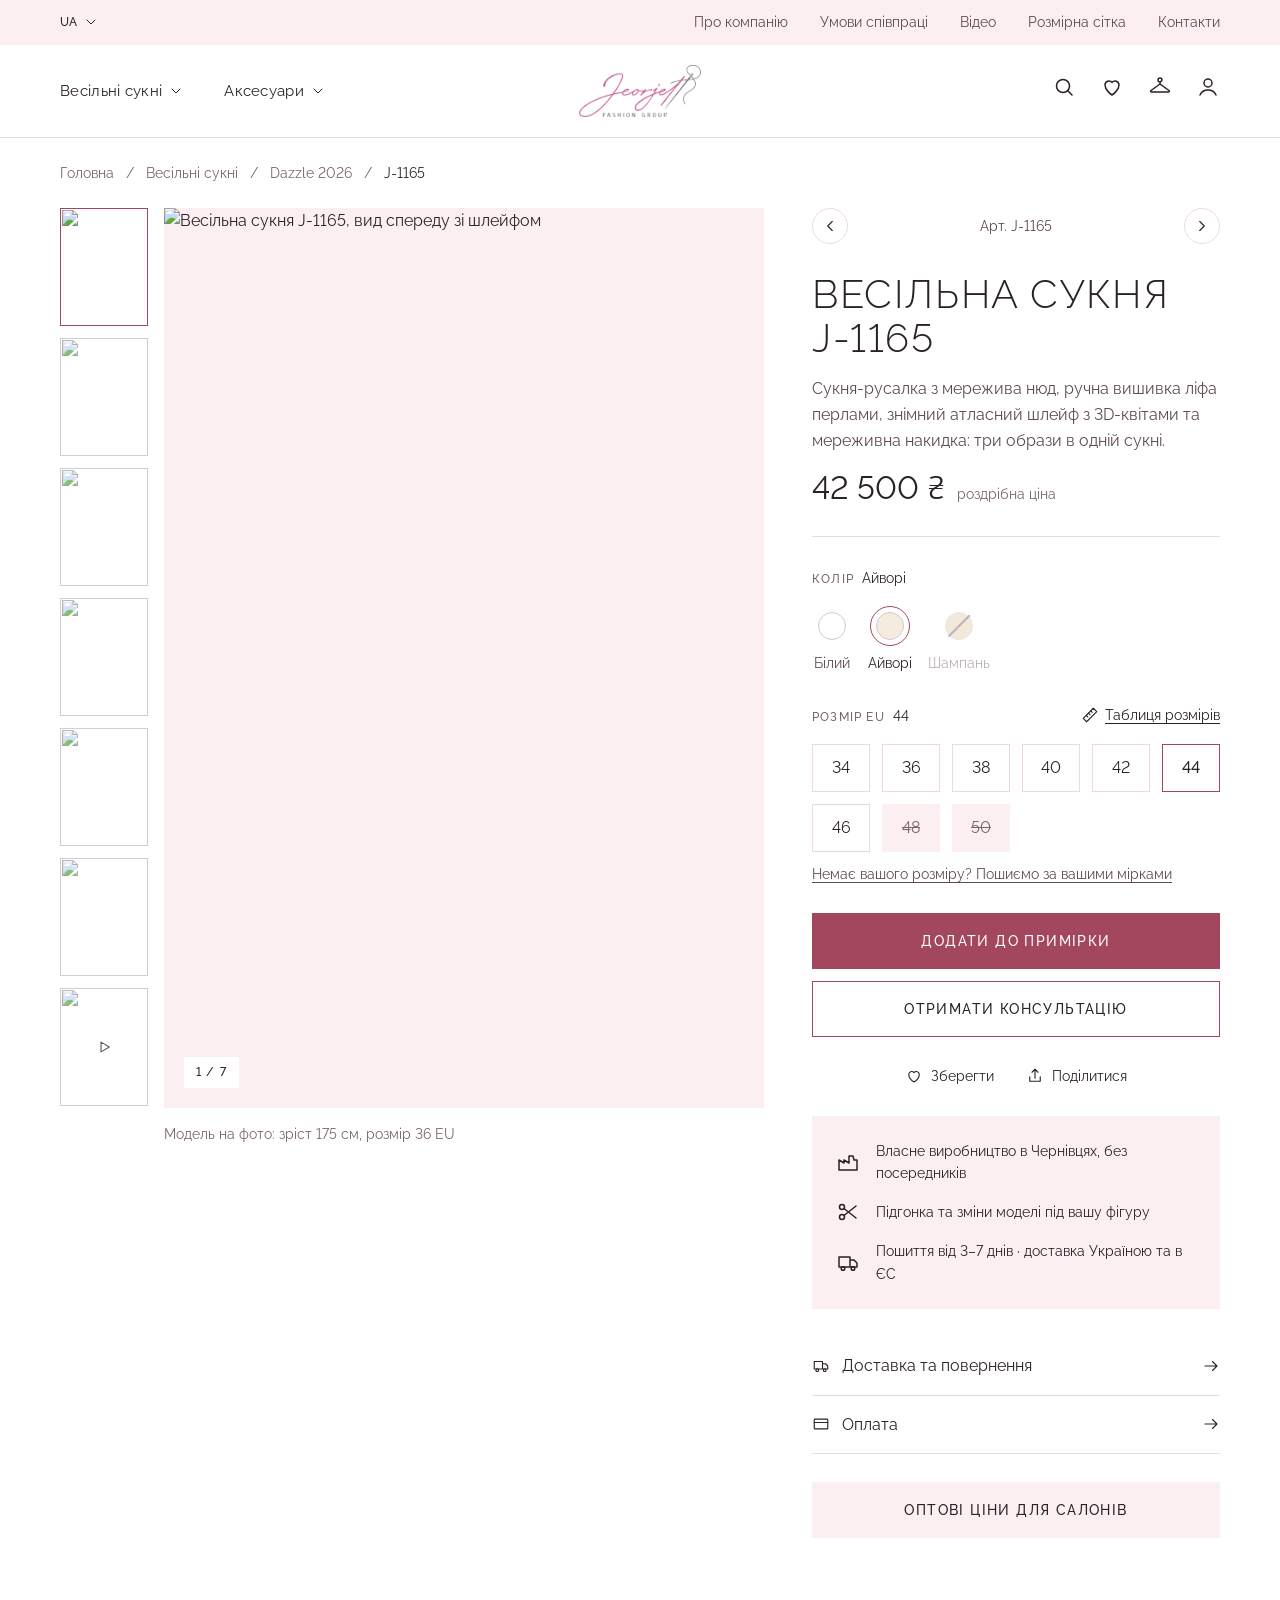
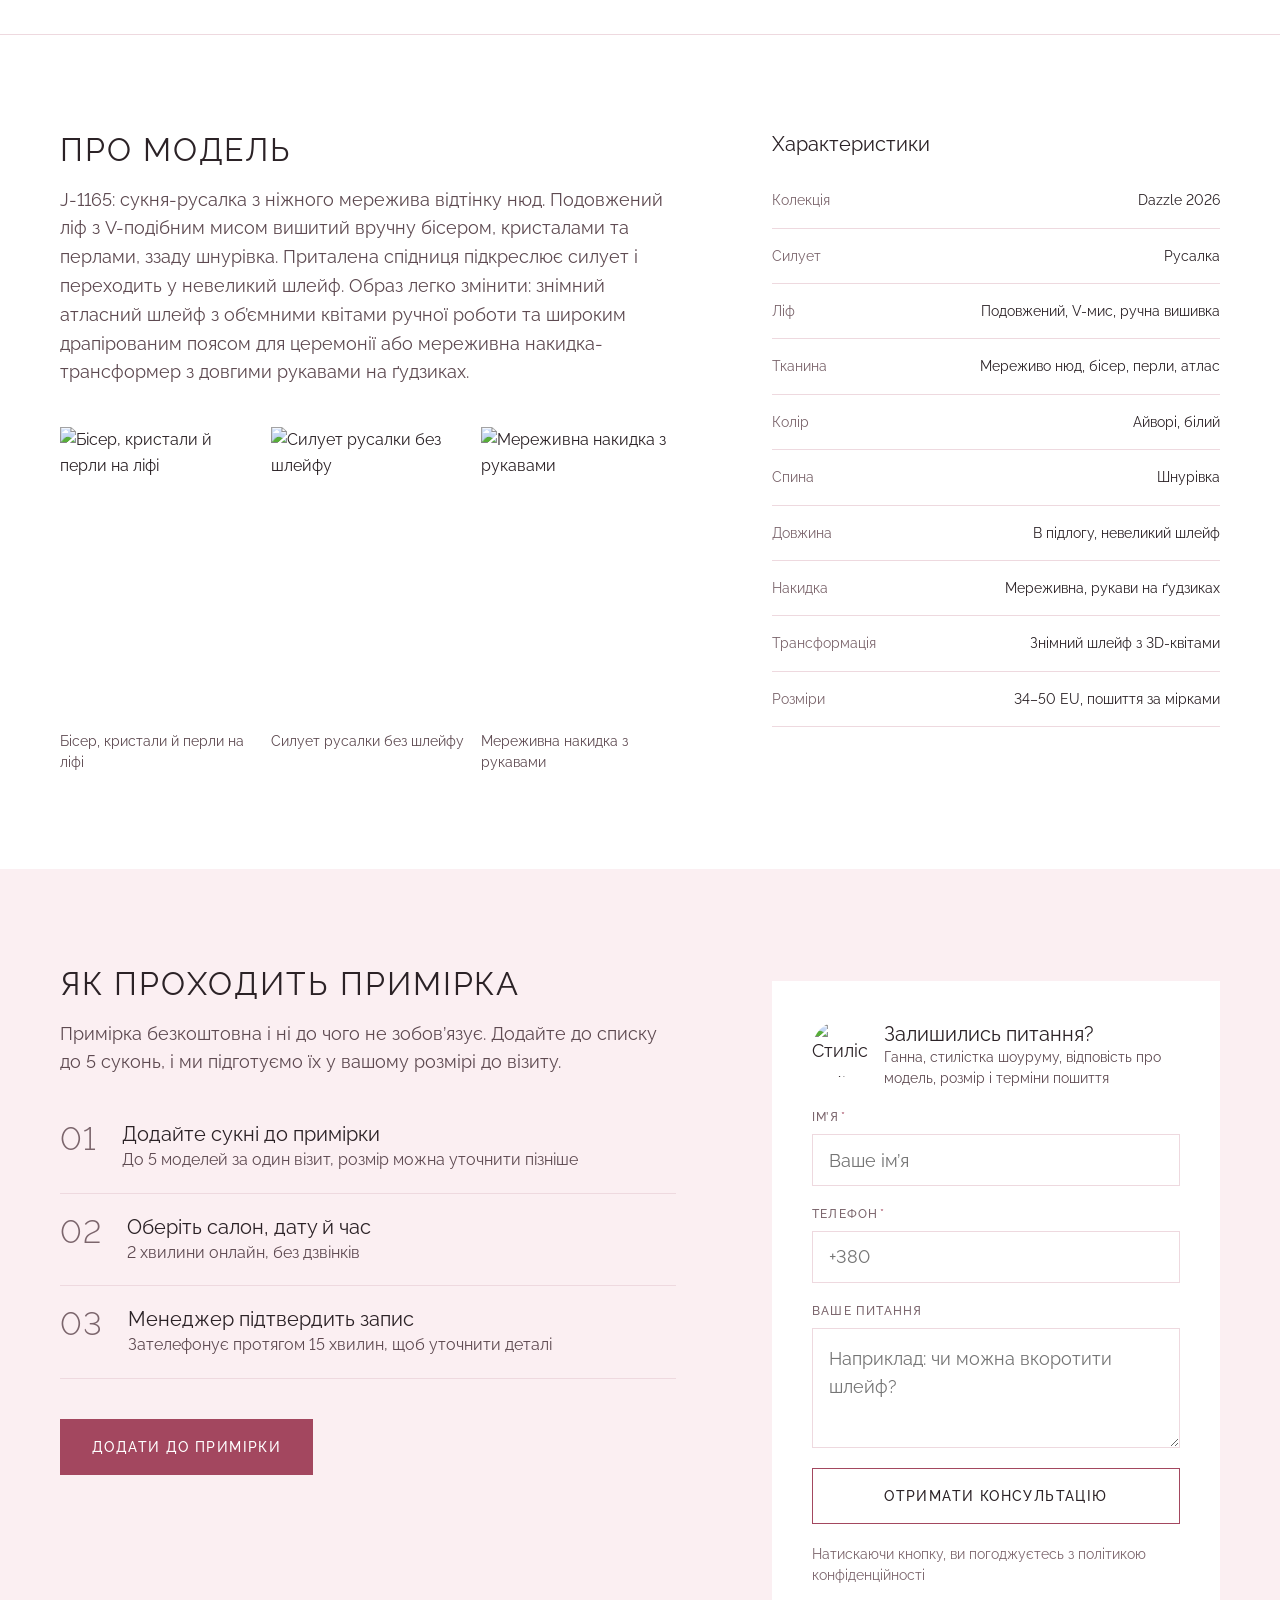
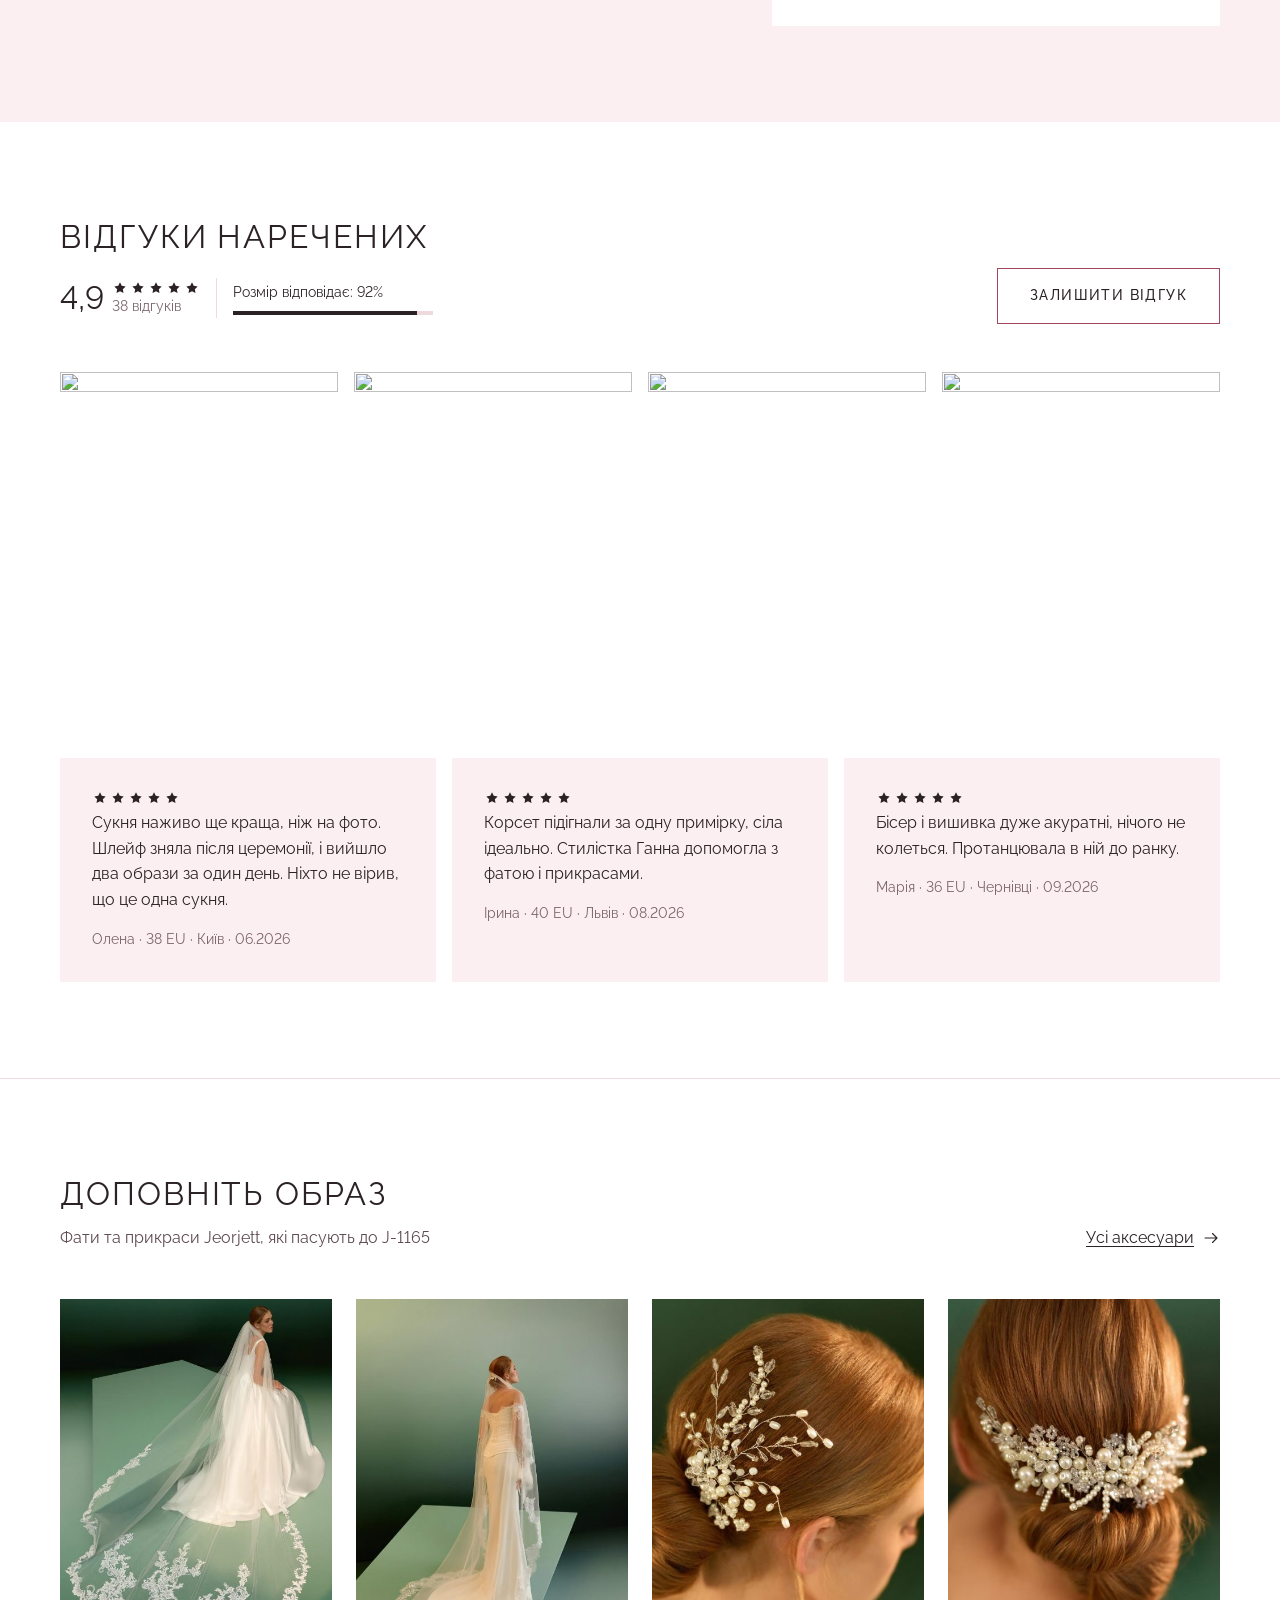
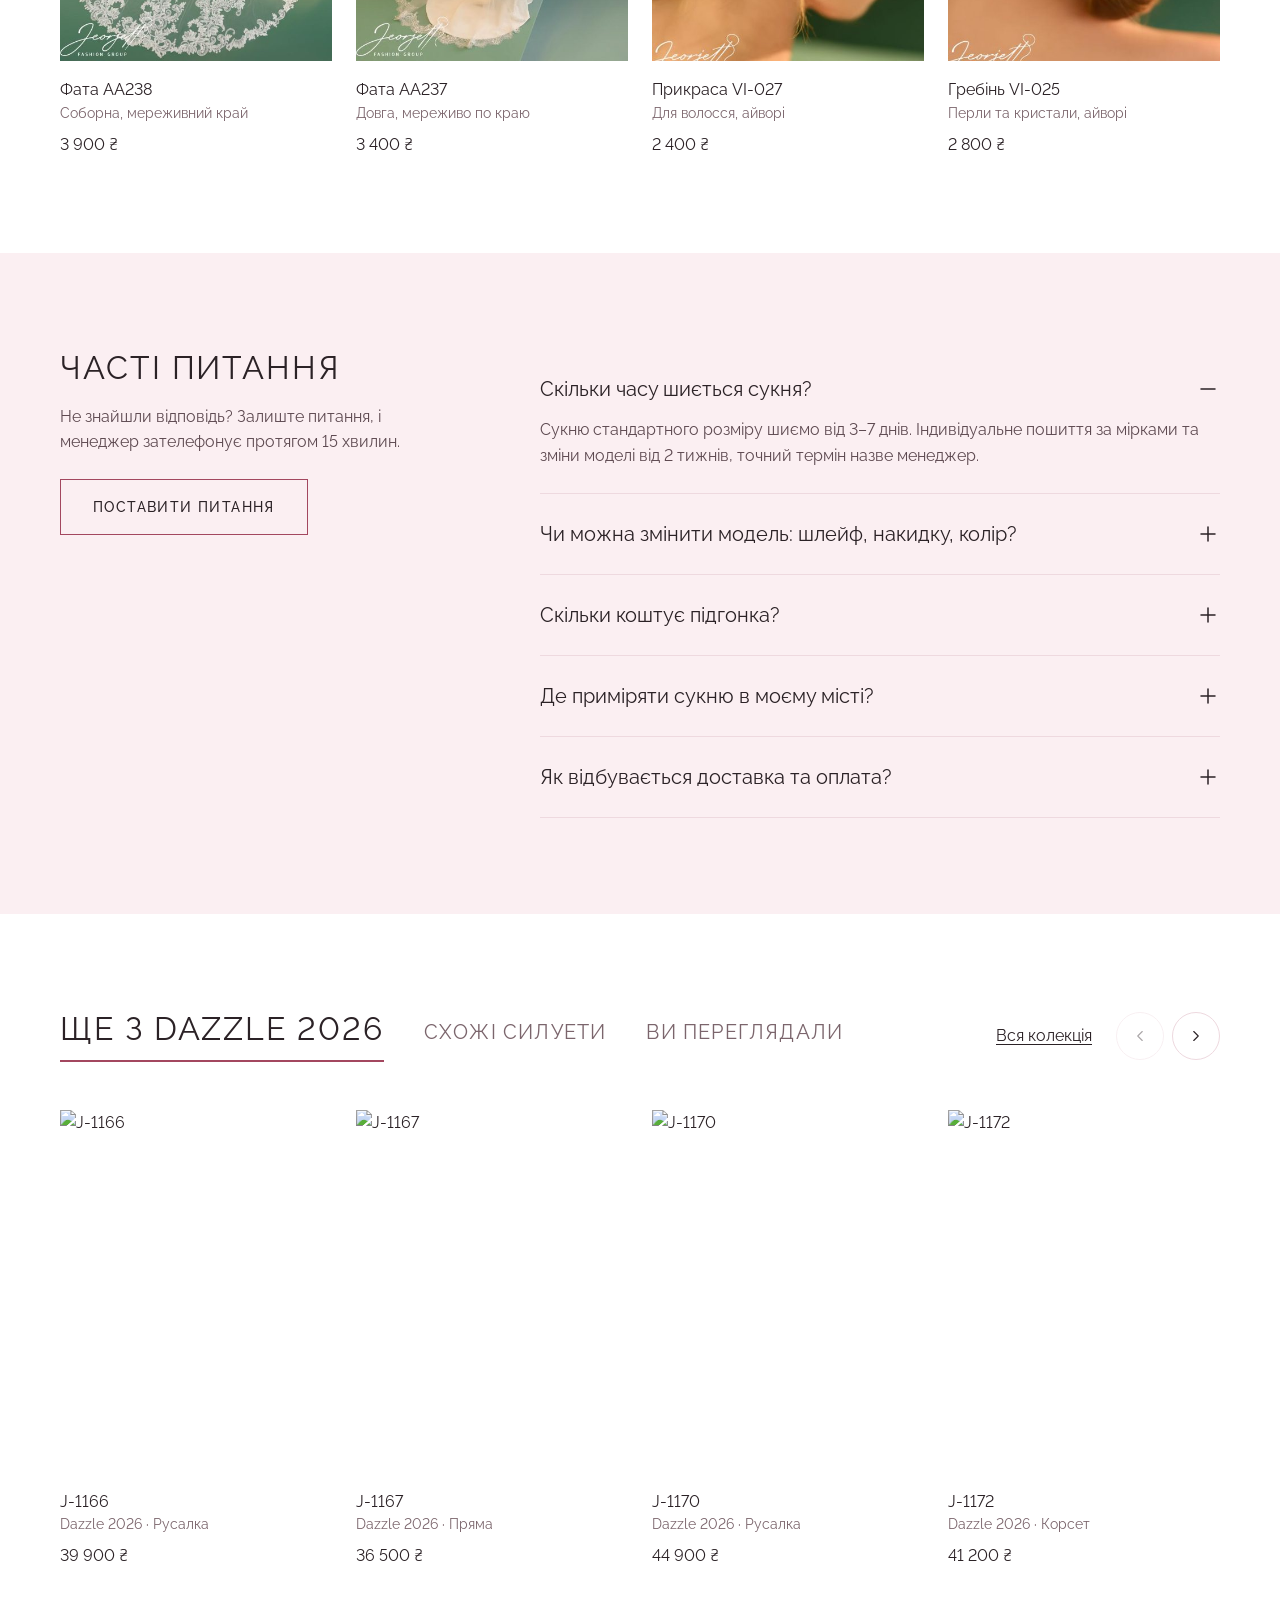
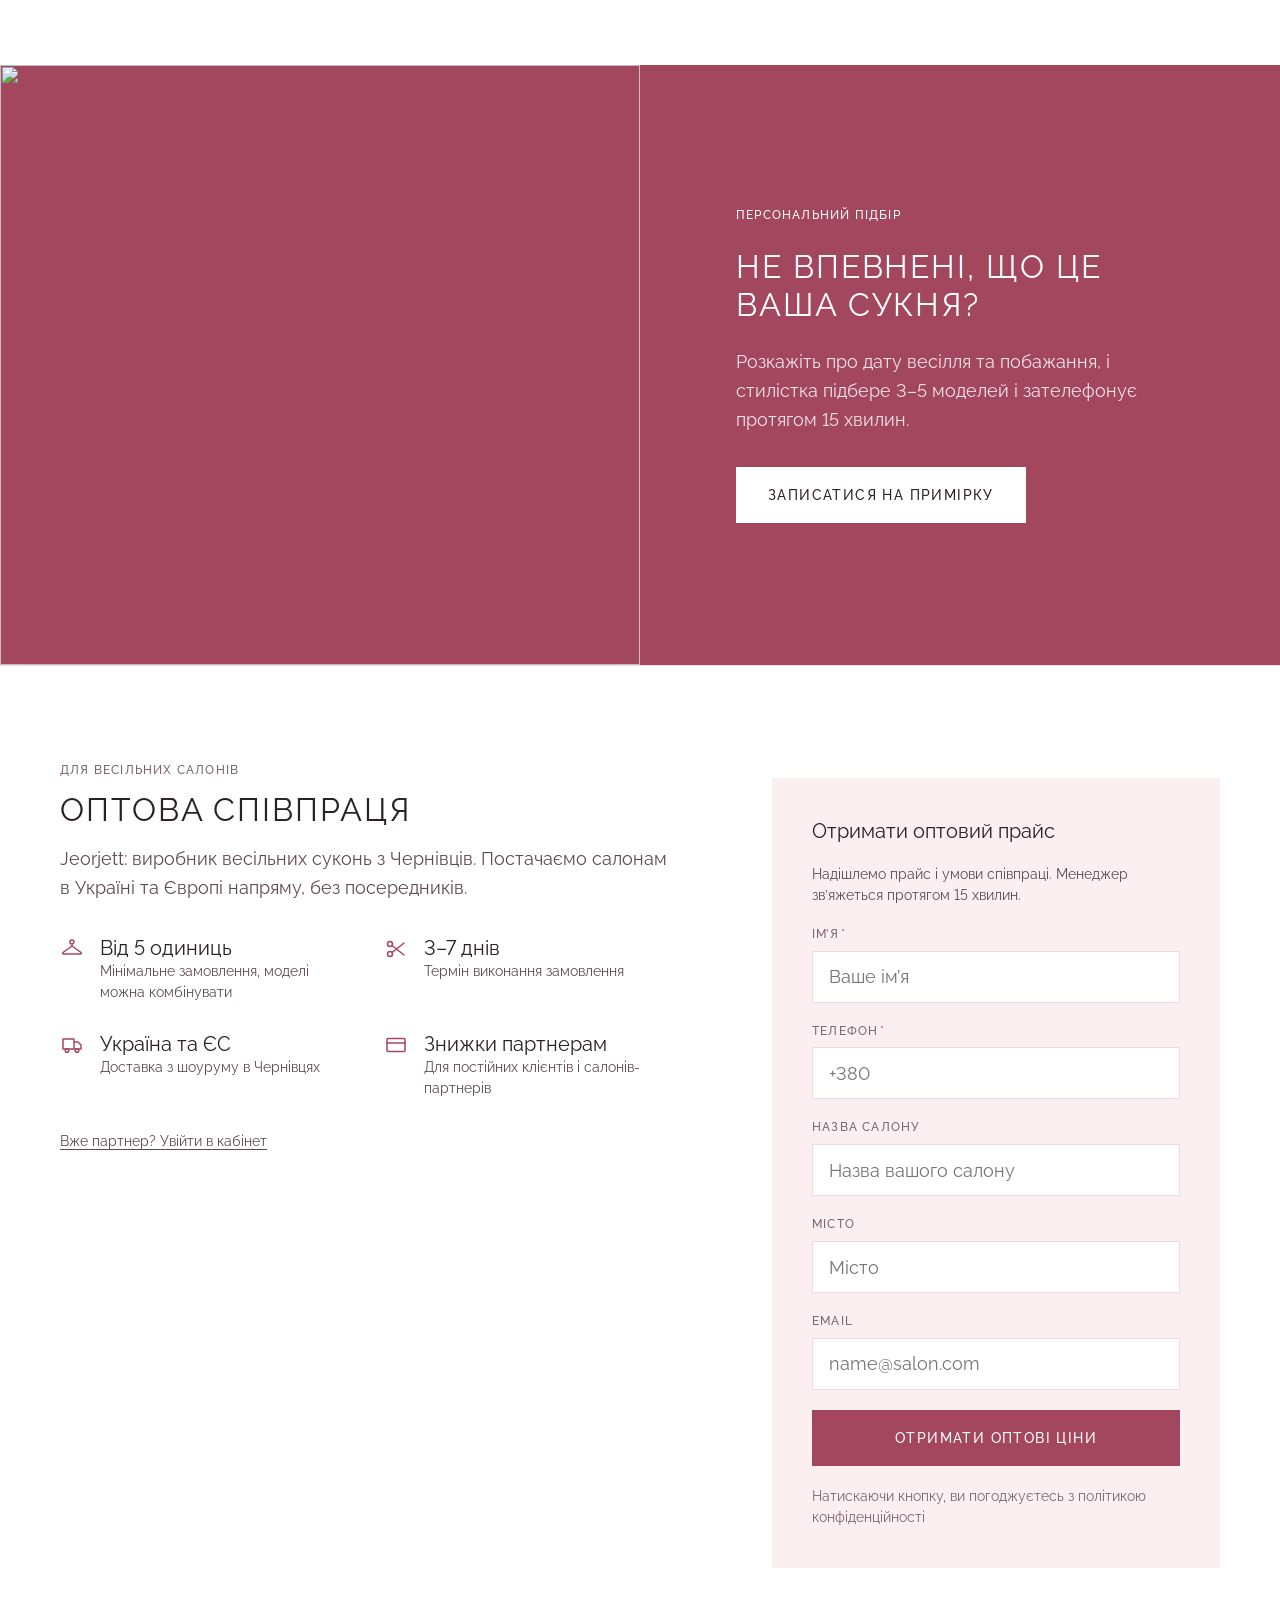
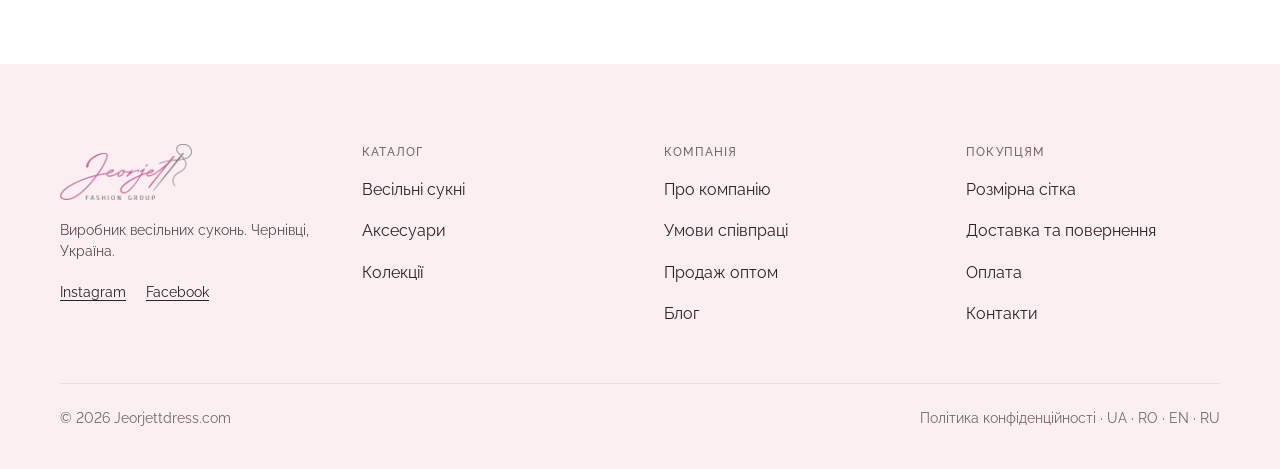
==== commit 49538a12: "Raleway (full Ukrainian support), required-field asterisks Co-Authored-By: Claude Opus 5.5 <noreply@" ====
--- a/index.html
+++ b/index.html
@@ -7,7 +7,7 @@
 <meta name="description" content="Сукня-русалка з мережива нюд, знімний атласний шлейф з 3D-квітами та мереживна накидка з рукавами. Запис на безкоштовну примірку.">
 <link rel="preconnect" href="https://fonts.googleapis.com">
 <link rel="preconnect" href="https://fonts.gstatic.com" crossorigin>
-<link href="https://fonts.googleapis.com/css2?family=Jost:wght@300;400;500&display=swap" rel="stylesheet">
+<link href="https://fonts.googleapis.com/css2?family=Raleway:wght@300;400;500;600&display=swap" rel="stylesheet">
 <link rel="stylesheet" href="assets/site.css">
 </head>
 <body>
@@ -173,8 +173,8 @@
     <form class="form lead" id="consult" novalidate>
       <div class="stylist"><img src="https://lucesposa.com/_nuxt/image-anna.-CMbvi40.jpg" alt="Стилістка Ганна"><div><h3>Залишились питання?</h3><p class="s sec">Ганна, стилістка шоуруму, відповість про модель, розмір і терміни пошиття</p></div></div>
       <div class="cfields">
-        <label><span class="caps muted">Ім’я</span><input name="name" placeholder="Ваше ім’я" required></label>
-        <label><span class="caps muted">Телефон</span><input name="phone" type="tel" placeholder="+380" required></label>
+        <label><span class="caps muted">Ім’я<span class="req" aria-hidden="true">*</span></span><input name="name" placeholder="Ваше ім’я" required></label>
+        <label><span class="caps muted">Телефон<span class="req" aria-hidden="true">*</span></span><input name="phone" type="tel" placeholder="+380" required></label>
         <label><span class="caps muted">Ваше питання</span><textarea name="q" rows="3" placeholder="Наприклад: чи можна вкоротити шлейф?"></textarea></label>
         <button class="btn btn-secondary" type="submit">Отримати консультацію</button>
         <p class="s muted">Натискаючи кнопку, ви погоджуєтесь з політикою конфіденційності</p>
@@ -216,10 +216,10 @@
       <a class="u" href="#" style="display:flex;gap:8px;align-items:center">Усі аксесуари <svg class="ic sm"><use href="#i-arrow"/></svg></a>
     </div>
     <div class="cards">
-      <a class="card" href="#"><div class="im"><img loading="lazy" src="assets/accessories/veil-aa238.jpg" alt="Фата AA238"><button type="button" class="circ fav" aria-label="Додати в обране" aria-pressed="false"><svg class="ic sm"><use href="#i-heart"/></svg></button></div><div class="meta"><span>Фата AA238</span><span class="s muted">Соборна, мереживний край</span><span>3 900 ₴</span></div></a>
-      <a class="card" href="#"><div class="im"><img loading="lazy" src="assets/accessories/veil-aa237.jpg" alt="Фата AA237"><button type="button" class="circ fav" aria-label="Додати в обране" aria-pressed="false"><svg class="ic sm"><use href="#i-heart"/></svg></button></div><div class="meta"><span>Фата AA237</span><span class="s muted">Довга, мереживо по краю</span><span>3 400 ₴</span></div></a>
-      <a class="card" href="#"><div class="im"><img loading="lazy" src="assets/accessories/headpiece-vi027.jpg" alt="Прикраса VI-027"><button type="button" class="circ fav" aria-label="Додати в обране" aria-pressed="false"><svg class="ic sm"><use href="#i-heart"/></svg></button></div><div class="meta"><span>Прикраса VI-027</span><span class="s muted">Для волосся, айворі</span><span>2 400 ₴</span></div></a>
-      <a class="card" href="#"><div class="im"><img loading="lazy" src="assets/accessories/comb-vi025.jpg" alt="Гребінь VI-025"><button type="button" class="circ fav" aria-label="Додати в обране" aria-pressed="false"><svg class="ic sm"><use href="#i-heart"/></svg></button></div><div class="meta"><span>Гребінь VI-025</span><span class="s muted">Перли та кристали, айворі</span><span>2 800 ₴</span></div></a>
+      <a class="card" href="#"><div class="im"><img loading="lazy" src="assets/accessories/veil-aa238.jpg" alt="Фата AA238"><button type="button" class="circ fav" aria-label="Додати в обране" aria-pressed="false"><svg class="ic sm"><use href="#i-heart"/></svg></button><button type="button" class="circ fitb" data-fitadd="AA238" aria-label="Додати до примірки" aria-pressed="false"><svg class="ic sm"><use href="#i-hanger"/></svg></button></div><div class="meta"><span>Фата AA238</span><span class="s muted">Соборна, мереживний край</span><span>3 900 ₴</span></div></a>
+      <a class="card" href="#"><div class="im"><img loading="lazy" src="assets/accessories/veil-aa237.jpg" alt="Фата AA237"><button type="button" class="circ fav" aria-label="Додати в обране" aria-pressed="false"><svg class="ic sm"><use href="#i-heart"/></svg></button><button type="button" class="circ fitb" data-fitadd="AA237" aria-label="Додати до примірки" aria-pressed="false"><svg class="ic sm"><use href="#i-hanger"/></svg></button></div><div class="meta"><span>Фата AA237</span><span class="s muted">Довга, мереживо по краю</span><span>3 400 ₴</span></div></a>
+      <a class="card" href="#"><div class="im"><img loading="lazy" src="assets/accessories/headpiece-vi027.jpg" alt="Прикраса VI-027"><button type="button" class="circ fav" aria-label="Додати в обране" aria-pressed="false"><svg class="ic sm"><use href="#i-heart"/></svg></button><button type="button" class="circ fitb" data-fitadd="VI-027" aria-label="Додати до примірки" aria-pressed="false"><svg class="ic sm"><use href="#i-hanger"/></svg></button></div><div class="meta"><span>Прикраса VI-027</span><span class="s muted">Для волосся, айворі</span><span>2 400 ₴</span></div></a>
+      <a class="card" href="#"><div class="im"><img loading="lazy" src="assets/accessories/comb-vi025.jpg" alt="Гребінь VI-025"><button type="button" class="circ fav" aria-label="Додати в обране" aria-pressed="false"><svg class="ic sm"><use href="#i-heart"/></svg></button><button type="button" class="circ fitb" data-fitadd="VI-025" aria-label="Додати до примірки" aria-pressed="false"><svg class="ic sm"><use href="#i-hanger"/></svg></button></div><div class="meta"><span>Гребінь VI-025</span><span class="s muted">Перли та кристали, айворі</span><span>2 800 ₴</span></div></a>
     </div>
   </div></section>
 
@@ -282,8 +282,8 @@
       <h3>Отримати оптовий прайс</h3>
       <p class="s sec">Надішлемо прайс і умови співпраці. Менеджер зв’яжеться протягом 15 хвилин.</p>
       <div class="cfields">
-        <label><span class="caps muted">Ім’я</span><input name="name" placeholder="Ваше ім’я" required></label>
-        <label><span class="caps muted">Телефон</span><input name="phone" type="tel" placeholder="+380" required></label>
+        <label><span class="caps muted">Ім’я<span class="req" aria-hidden="true">*</span></span><input name="name" placeholder="Ваше ім’я" required></label>
+        <label><span class="caps muted">Телефон<span class="req" aria-hidden="true">*</span></span><input name="phone" type="tel" placeholder="+380" required></label>
         <label><span class="caps muted">Назва салону</span><input name="salon" placeholder="Назва вашого салону"></label>
         <label><span class="caps muted">Місто</span><input name="city" placeholder="Місто"></label>
         <label><span class="caps muted">Email</span><input name="email" type="email" placeholder="name@salon.com"></label>
--- a/assets/site.css
+++ b/assets/site.css
@@ -7,7 +7,7 @@
 *{box-sizing:border-box;margin:0;padding:0}
 [hidden]{display:none!important}
 html{scroll-behavior:smooth}
-body{font-family:'Jost',system-ui,sans-serif;color:var(--text);background:var(--bg-page);font-size:16px;line-height:1.6;-webkit-font-smoothing:antialiased}
+body{font-family:'Raleway',system-ui,sans-serif;font-variant-numeric:lining-nums proportional-nums;color:var(--text);background:var(--bg-page);font-size:16px;line-height:1.6;-webkit-font-smoothing:antialiased}
 img{display:block;max-width:100%}
 a{color:inherit;text-decoration:none}
 button{font:inherit;color:inherit;background:none;border:0;cursor:pointer}
@@ -471,3 +471,6 @@
 .cards.rel::-webkit-scrollbar{display:none}
 .cards.rel .card{scroll-snap-align:start}
 @media (max-width:1100px){.navs .arrows{display:none}}
+.fl-empty .okic{background:#fff}
+.req{color:var(--strong);margin-left:2px}
+.cfields>.req-note,.dform>.req-note{font-size:14px;color:var(--muted)}
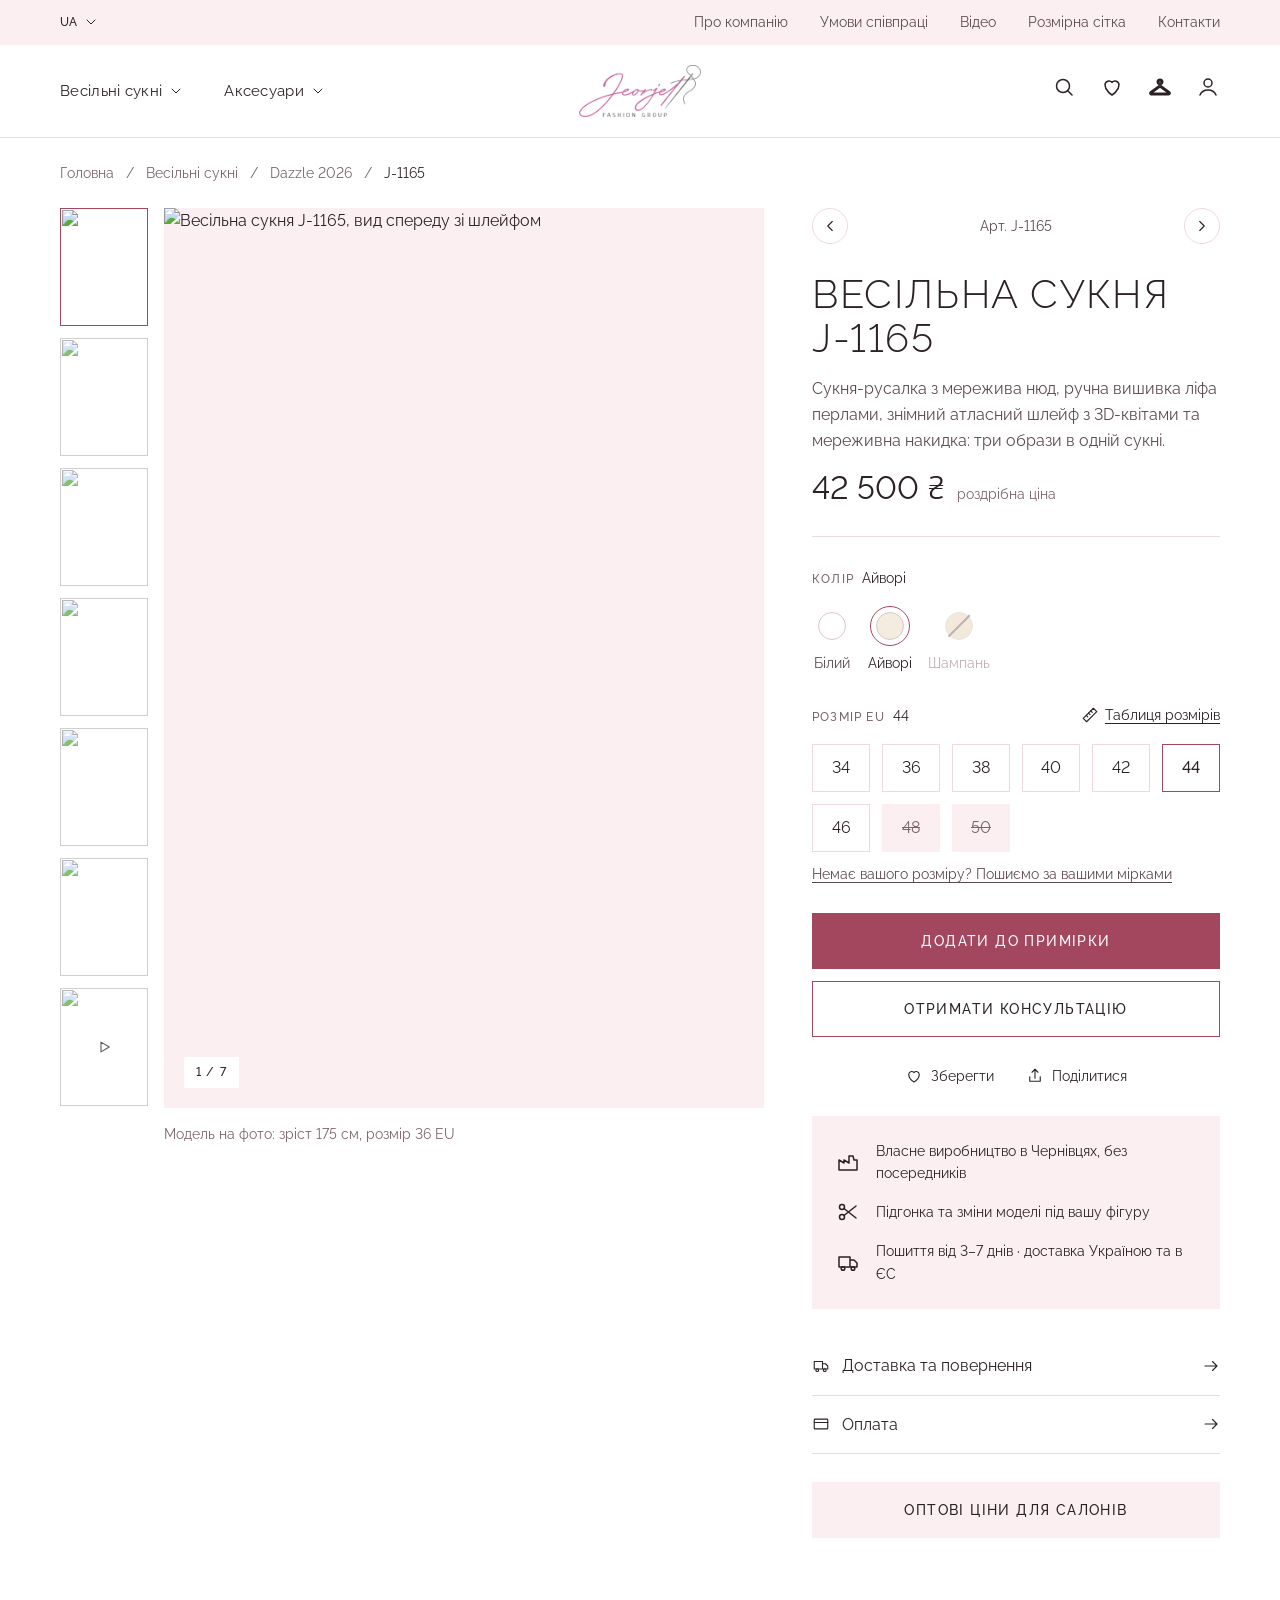
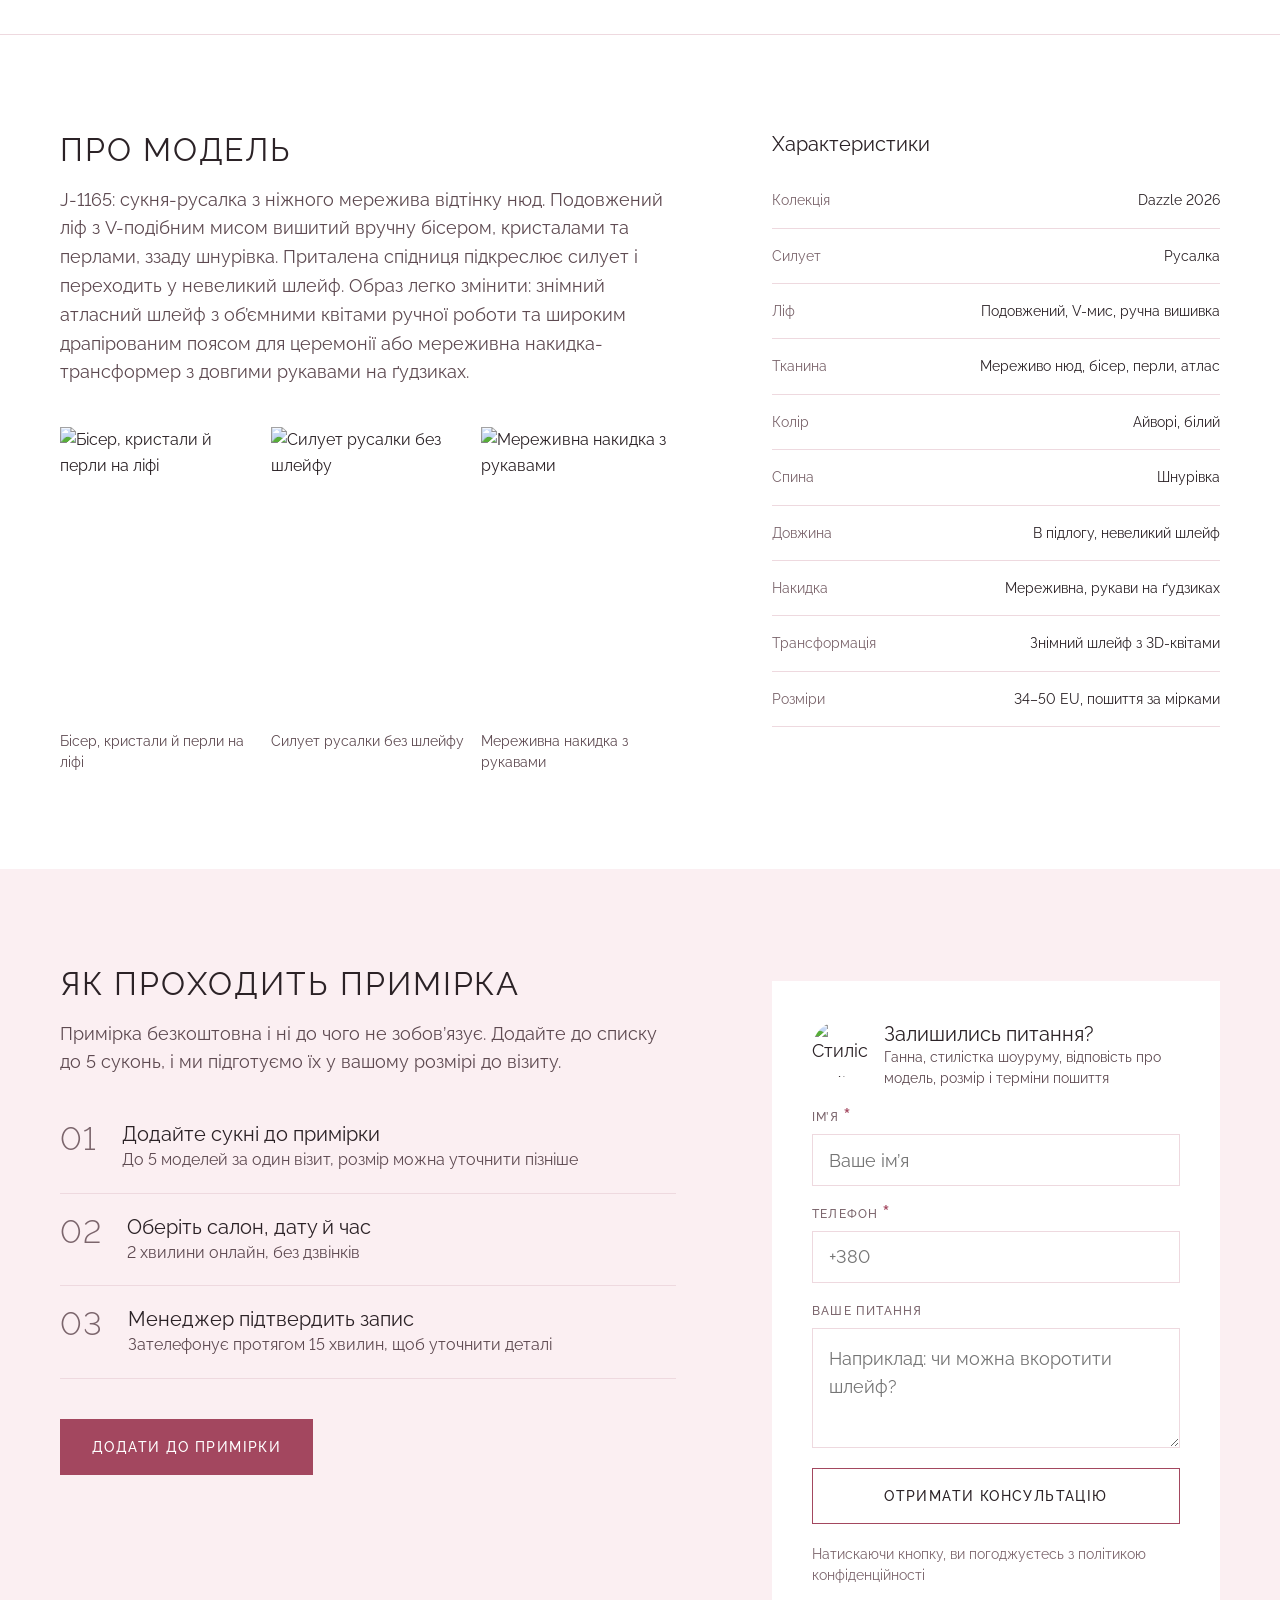
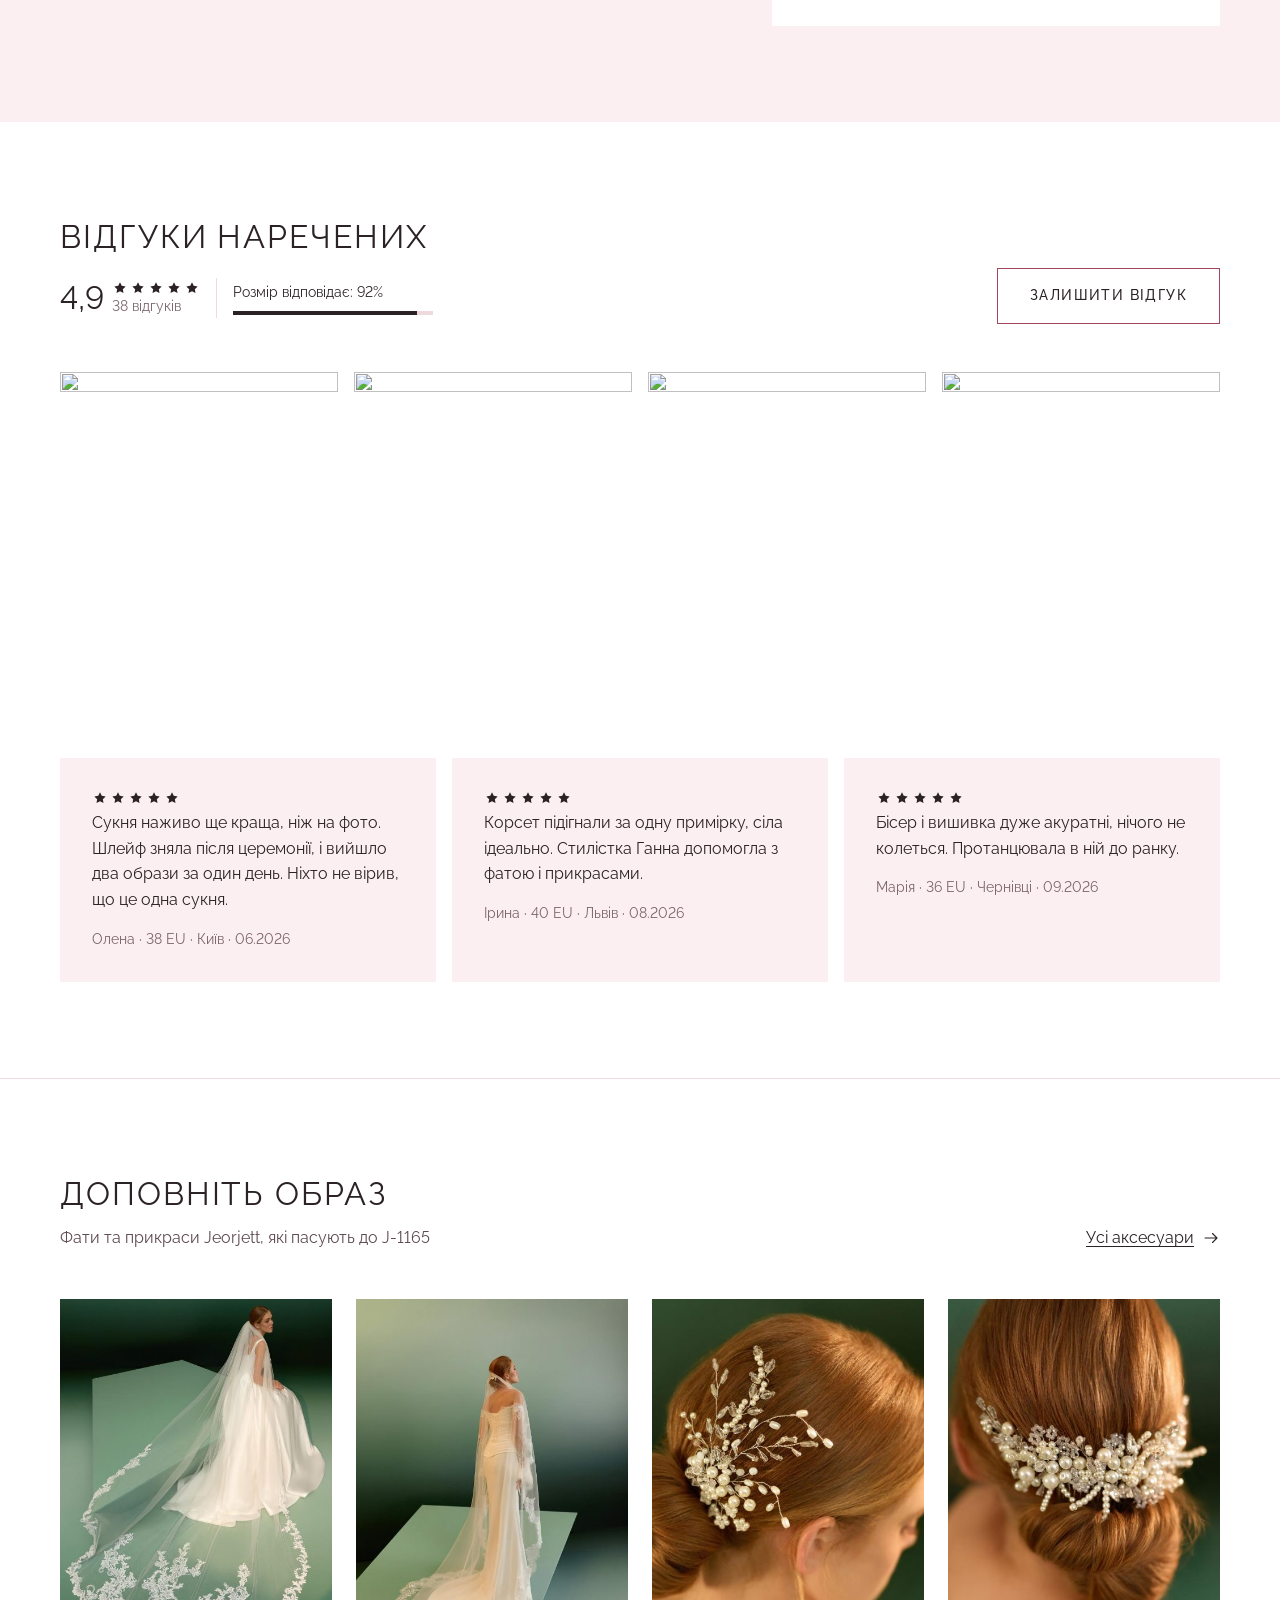
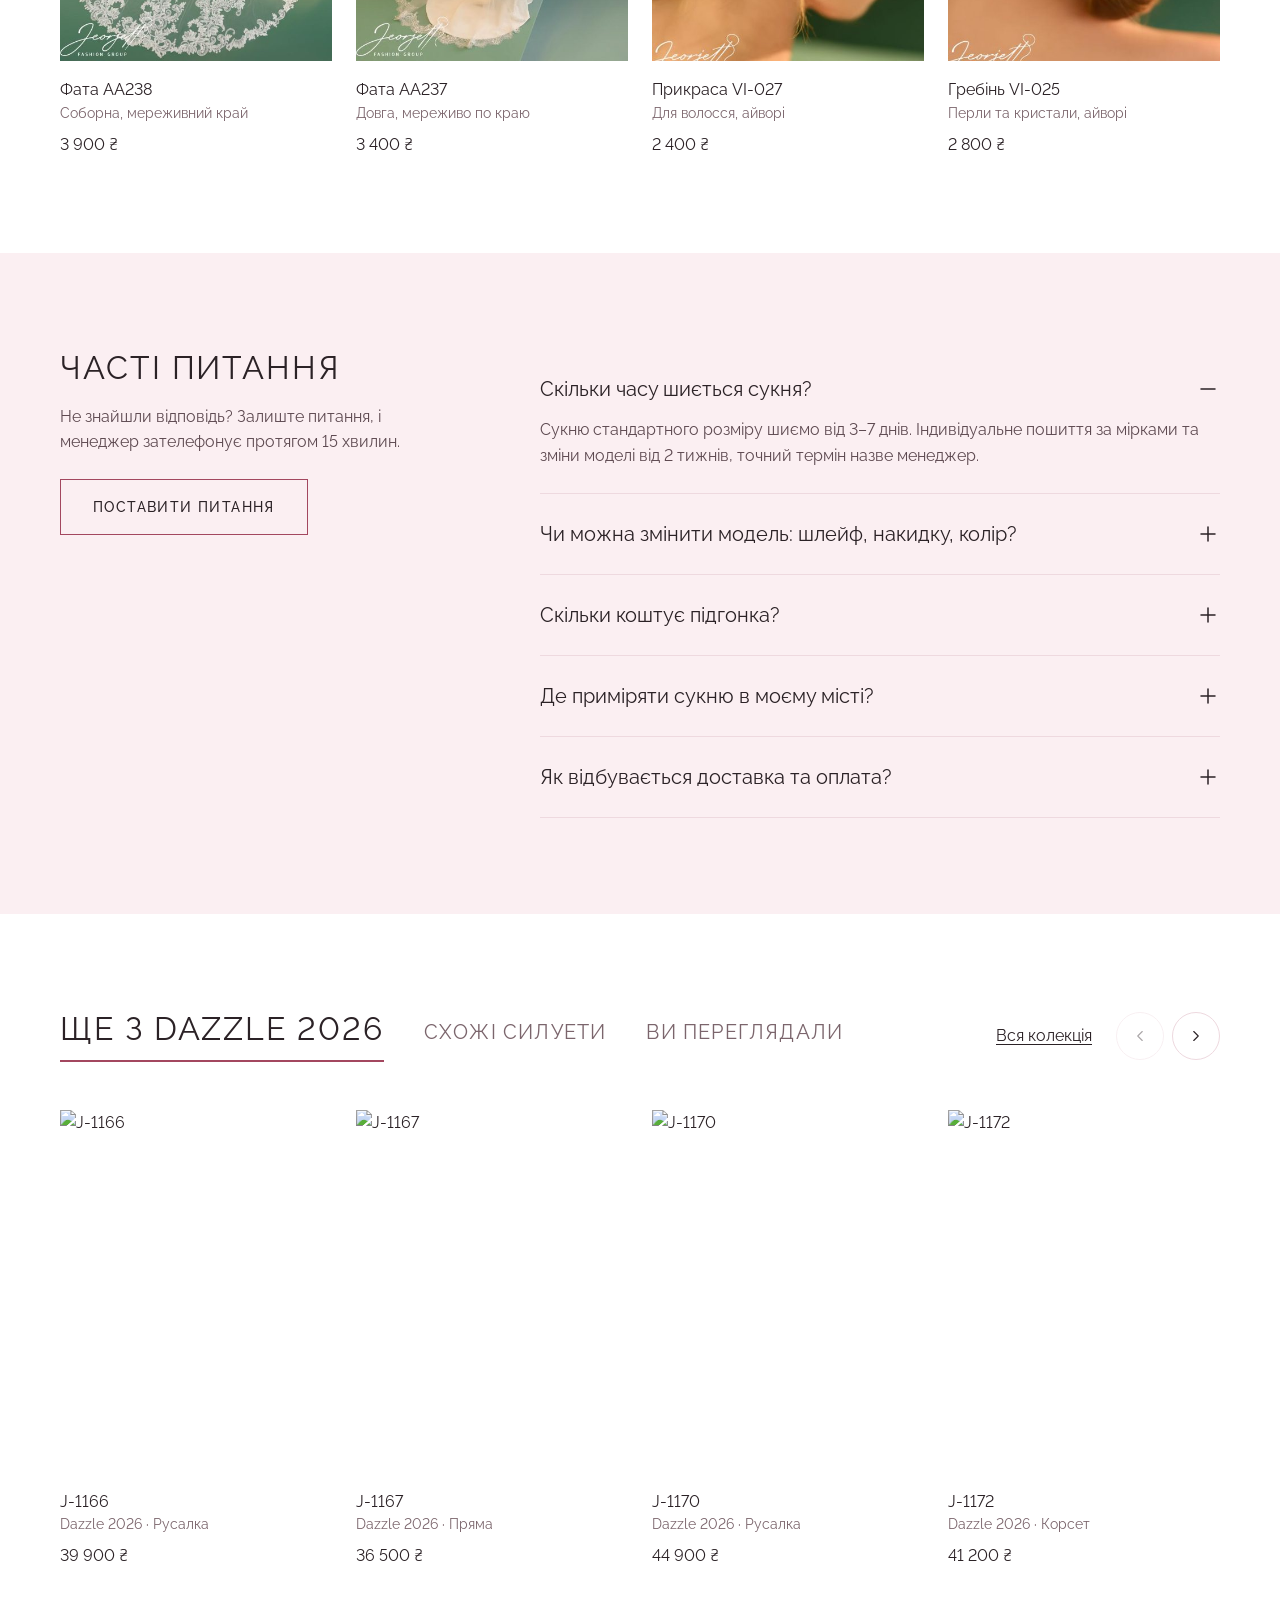
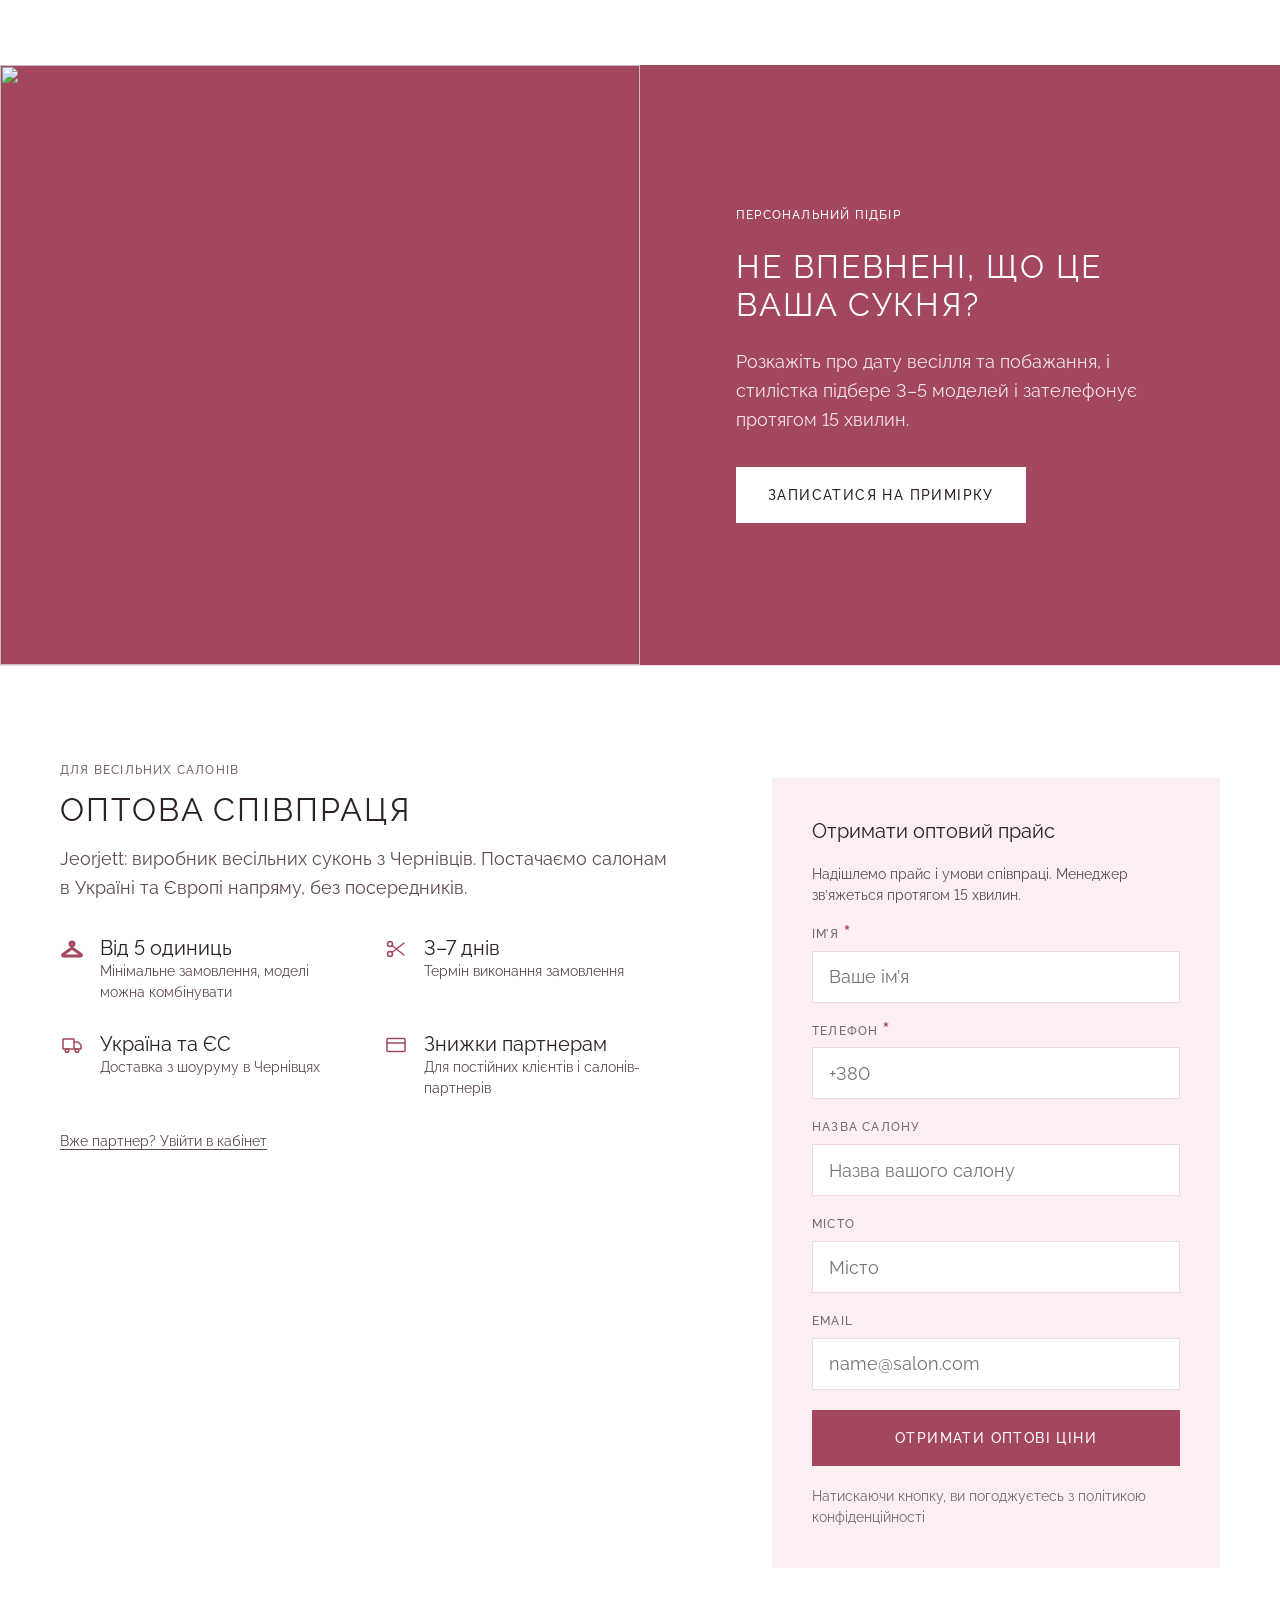
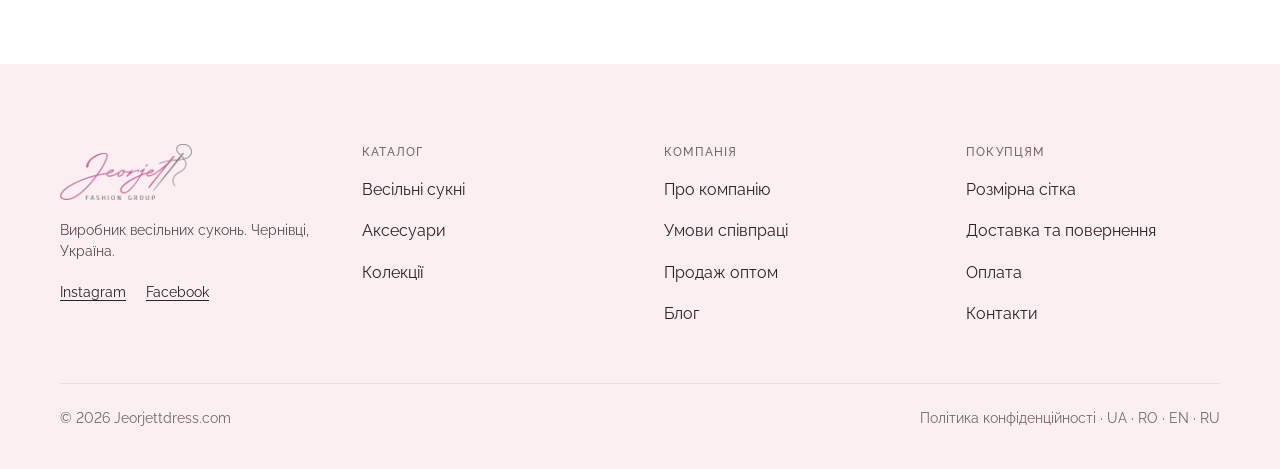
==== commit 64f5fe2f: "Sync Figma edits: icon+title rows in success/empty states, new hanger icon; fix stylist avatar, fina" ====
--- a/index.html
+++ b/index.html
@@ -34,7 +34,7 @@
   <symbol id="i-check" viewBox="0 0 24 24"><path d="M5 12.5l4.5 4.5L19 7"/></symbol>
   <symbol id="i-close" viewBox="0 0 24 24"><path d="M6 6l12 12M18 6L6 18"/></symbol>
   <symbol id="i-ext" viewBox="0 0 24 24"><path d="M14 4h6v6M20 4l-9 9M18 14v6H4V6h6"/></symbol>
-  <symbol id="i-hanger" viewBox="0 0 24 24"><path d="M12 7a2 2 0 1 1 2-2c0 1.2-2 1.5-2 3v1L3 15.5c-.8.6-.4 1.5.5 1.5h17c.9 0 1.3-.9.5-1.5L12 9"/></symbol>
+  <symbol id="i-hanger" viewBox="0 0 24 24"><path class="f" d="M12 4.25C13.5186 4.25017 14.75 5.48132 14.75 7C14.75 8.2583 13.9036 9.31568 12.75 9.64258V10.6152L21.4395 16.8916L21.4502 16.9004C22.0514 17.3516 22.3453 18.0569 22.0898 18.7383C21.8462 19.388 21.1968 19.7499 20.5 19.75H3.5C2.80309 19.75 2.15385 19.388 1.91016 18.7383C1.65464 18.0568 1.94838 17.3516 2.5498 16.9004L2.56055 16.8916L11.25 10.6152V9.64355C10.096 9.31694 9.25 8.25861 9.25 7C9.25 5.48122 10.4812 4.25 12 4.25ZM3.43945 18.1084C3.38062 18.1541 3.35056 18.1921 3.33496 18.2158C3.36129 18.2294 3.41311 18.25 3.5 18.25H20.5C20.5861 18.2499 20.6376 18.2294 20.6641 18.2158C20.6484 18.1921 20.619 18.1538 20.5605 18.1084L12 11.9258L3.43945 18.1084ZM12 5.75C11.3096 5.75 10.75 6.30964 10.75 7C10.75 7.69036 11.3096 8.25 12 8.25C12.6902 8.24983 13.25 7.69025 13.25 7C13.25 6.30975 12.6902 5.75017 12 5.75Z"/></symbol>
   <symbol id="i-down" viewBox="0 0 24 24"><path d="M6 9l6 6 6-6"/></symbol>
   <symbol id="i-star" viewBox="0 0 24 24"><path d="M12 3.5l2.6 5.3 5.9.9-4.25 4.1 1 5.8L12 16.9l-5.25 2.7 1-5.8L3.5 9.7l5.9-.9z"/></symbol>
 </svg>
@@ -179,7 +179,7 @@
         <button class="btn btn-secondary" type="submit">Отримати консультацію</button>
         <p class="s muted">Натискаючи кнопку, ви погоджуєтесь з політикою конфіденційності</p>
       </div>
-      <div class="cdone" hidden><span class="okic"><svg class="ic"><use href="#i-check"/></svg></span><h3>Дякуємо, питання отримали</h3><p class="sec">Стилістка зв’яжеться з вами протягом 15 хвилин.</p></div>
+      <div class="cdone" hidden><div class="ok-row"><span class="okic"><svg class="ic"><use href="#i-check"/></svg></span><h3>Дякуємо, питання отримали</h3></div><p class="sec">Стилістка зв’яжеться з вами протягом 15 хвилин.</p></div>
     </form>
   </div></section>
 
@@ -290,7 +290,7 @@
         <button class="btn btn-primary" type="submit">Отримати оптові ціни</button>
         <p class="s muted">Натискаючи кнопку, ви погоджуєтесь з політикою конфіденційності</p>
       </div>
-      <div class="cdone" hidden><span class="okic"><svg class="ic"><use href="#i-check"/></svg></span><h3>Дякуємо, заявку отримали</h3><p class="sec">Менеджер зв’яжеться з вами протягом 15 хвилин і надішле прайс.</p></div>
+      <div class="cdone" hidden><div class="ok-row"><span class="okic"><svg class="ic"><use href="#i-check"/></svg></span><h3>Дякуємо, заявку отримали</h3></div><p class="sec">Менеджер зв’яжеться з вами протягом 15 хвилин і надішле прайс.</p></div>
     </form>
   </div></section>
 </main>
--- a/assets/site.css
+++ b/assets/site.css
@@ -264,7 +264,7 @@
 .fav:active,.favmain:active{transform:scale(.92)}
 .fav.on svg,.favmain.on svg{fill:var(--strong);stroke:var(--strong)}
 .favhead{position:relative}
-.cnt{position:absolute;top:-6px;right:-8px;min-width:18px;height:18px;padding:0 5px;border-radius:9px;background:var(--strong);color:#fff;font-size:11px;line-height:18px;text-align:center}
+.cnt{position:absolute;top:-6px;right:-8px;min-width:18px;height:18px;padding:0 4px;border-radius:9px;background:var(--strong);color:#fff;font-size:11px;line-height:18px;text-align:center}
 .toast{position:fixed;left:50%;bottom:32px;transform:translate(-50%,20px);background:var(--text);color:#fff;padding:12px 20px;font-size:14px;opacity:0;pointer-events:none;transition:.25s;z-index:60}
 .toast.on{opacity:1;transform:translate(-50%,0)}
 @media (max-width:1100px){.toast{bottom:110px}}
@@ -405,7 +405,11 @@
 .infit .ic{width:18px;height:18px;color:var(--success)}
 .infit button{margin-left:auto;font-size:14px;color:var(--muted)}
 .toast{display:flex;align-items:center;gap:16px}
-.toast a{color:#fff;text-decoration:underline;text-underline-offset:3px;font-weight:500;white-space:nowrap}
+.toast{padding:8px 8px 8px 20px}
+.toast:not(.link){padding:12px 20px}
+.toast a{display:inline-flex;align-items:center;gap:6px;height:32px;padding:0 12px 0 16px;background:#fff;color:var(--text);font-size:12px;font-weight:500;letter-spacing:.1em;text-transform:uppercase;white-space:nowrap;transition:background-color .15s ease-out}
+.toast a .ic{width:16px;height:16px}
+@media (hover:hover){.toast a:hover{background:var(--bg-alt)}}
 .toast.on.link{pointer-events:auto}
 .fl{padding-bottom:96px}
 .fl-head{display:flex;justify-content:space-between;align-items:flex-end;gap:32px;margin-bottom:40px}
@@ -419,7 +423,7 @@
 .fl-price{margin-top:8px}
 .fl-opts{display:flex;gap:16px;margin-top:auto;padding-top:16px;flex-wrap:wrap}
 .fl-opts label{display:flex;flex-direction:column;gap:6px}
-.fl-opts select{height:44px;min-width:160px;border:1px solid var(--border);background:#fff url("data:image/svg+xml,%3Csvg xmlns='http://www.w3.org/2000/svg' viewBox='0 0 24 24' fill='none' stroke='%232B2226' stroke-width='1.5'%3E%3Cpath d='M6 9l6 6 6-6'/%3E%3C/svg%3E") no-repeat right 12px center/16px;padding:0 40px 0 14px;font:inherit;font-size:15px;color:var(--text);appearance:none;cursor:pointer}
+.fl-opts select{height:44px;min-width:160px;border:1px solid var(--border);background:#fff url("data:image/svg+xml,%3Csvg xmlns='http://www.w3.org/2000/svg' viewBox='0 0 24 24' fill='none' stroke='%232B2226' stroke-width='1.5'%3E%3Cpath d='M6 9l6 6 6-6'/%3E%3C/svg%3E") no-repeat right 12px center/16px;padding:0 40px 0 16px;font:inherit;font-size:15px;color:var(--text);appearance:none;cursor:pointer}
 .fl-opts select:focus-visible{outline:1.5px solid var(--strong);outline-offset:-1px}
 .fl-rm{display:flex;align-items:center;gap:6px;font-size:14px;color:var(--muted);align-self:start;padding:4px 0}
 .fl-rm .ic{width:18px;height:18px}
@@ -472,5 +476,24 @@
 .cards.rel .card{scroll-snap-align:start}
 @media (max-width:1100px){.navs .arrows{display:none}}
 .fl-empty .okic{background:#fff}
-.req{color:var(--strong);margin-left:2px}
+.req{color:var(--strong);margin-left:4px;font-size:24px;line-height:0;font-weight:500;letter-spacing:0;vertical-align:-4px}
 .cfields>.req-note,.dform>.req-note{font-size:14px;color:var(--muted)}
+/* icons drawn as filled shapes (exported from Figma) */
+.ic .f,.ic.f-only{fill:currentColor;stroke:none}
+/* success / empty states: icon next to the title, as in Figma */
+.ok-row{display:flex;align-items:center;gap:16px}
+.form.lead .stylist img{flex:none;border-radius:50%;object-fit:cover}
+.final img{object-position:50% 16%}
+@media (max-width:1100px){
+  .final img{object-position:50% 21%}
+  .fl-empty .ok-row{gap:8px}
+  .fl-empty .okic{width:40px;height:40px}
+  .drawer .done .ok-row{flex-direction:column;align-items:flex-start;gap:16px}
+}
+@media (max-width:1100px){
+  /* swipeable rows run to the screen edge instead of being cut by the page padding */
+  .details-img,.ugc,.cards{margin-right:calc(-1 * var(--pad));padding-right:var(--pad);scroll-padding-left:0;-webkit-overflow-scrolling:touch;scrollbar-width:none;overscroll-behavior-x:contain}
+  .details-img::-webkit-scrollbar,.ugc::-webkit-scrollbar,.cards::-webkit-scrollbar{display:none}
+  .details-img figure,.ugc figure{scroll-snap-align:start}
+  .details-img figure{flex:0 0 150px}
+}
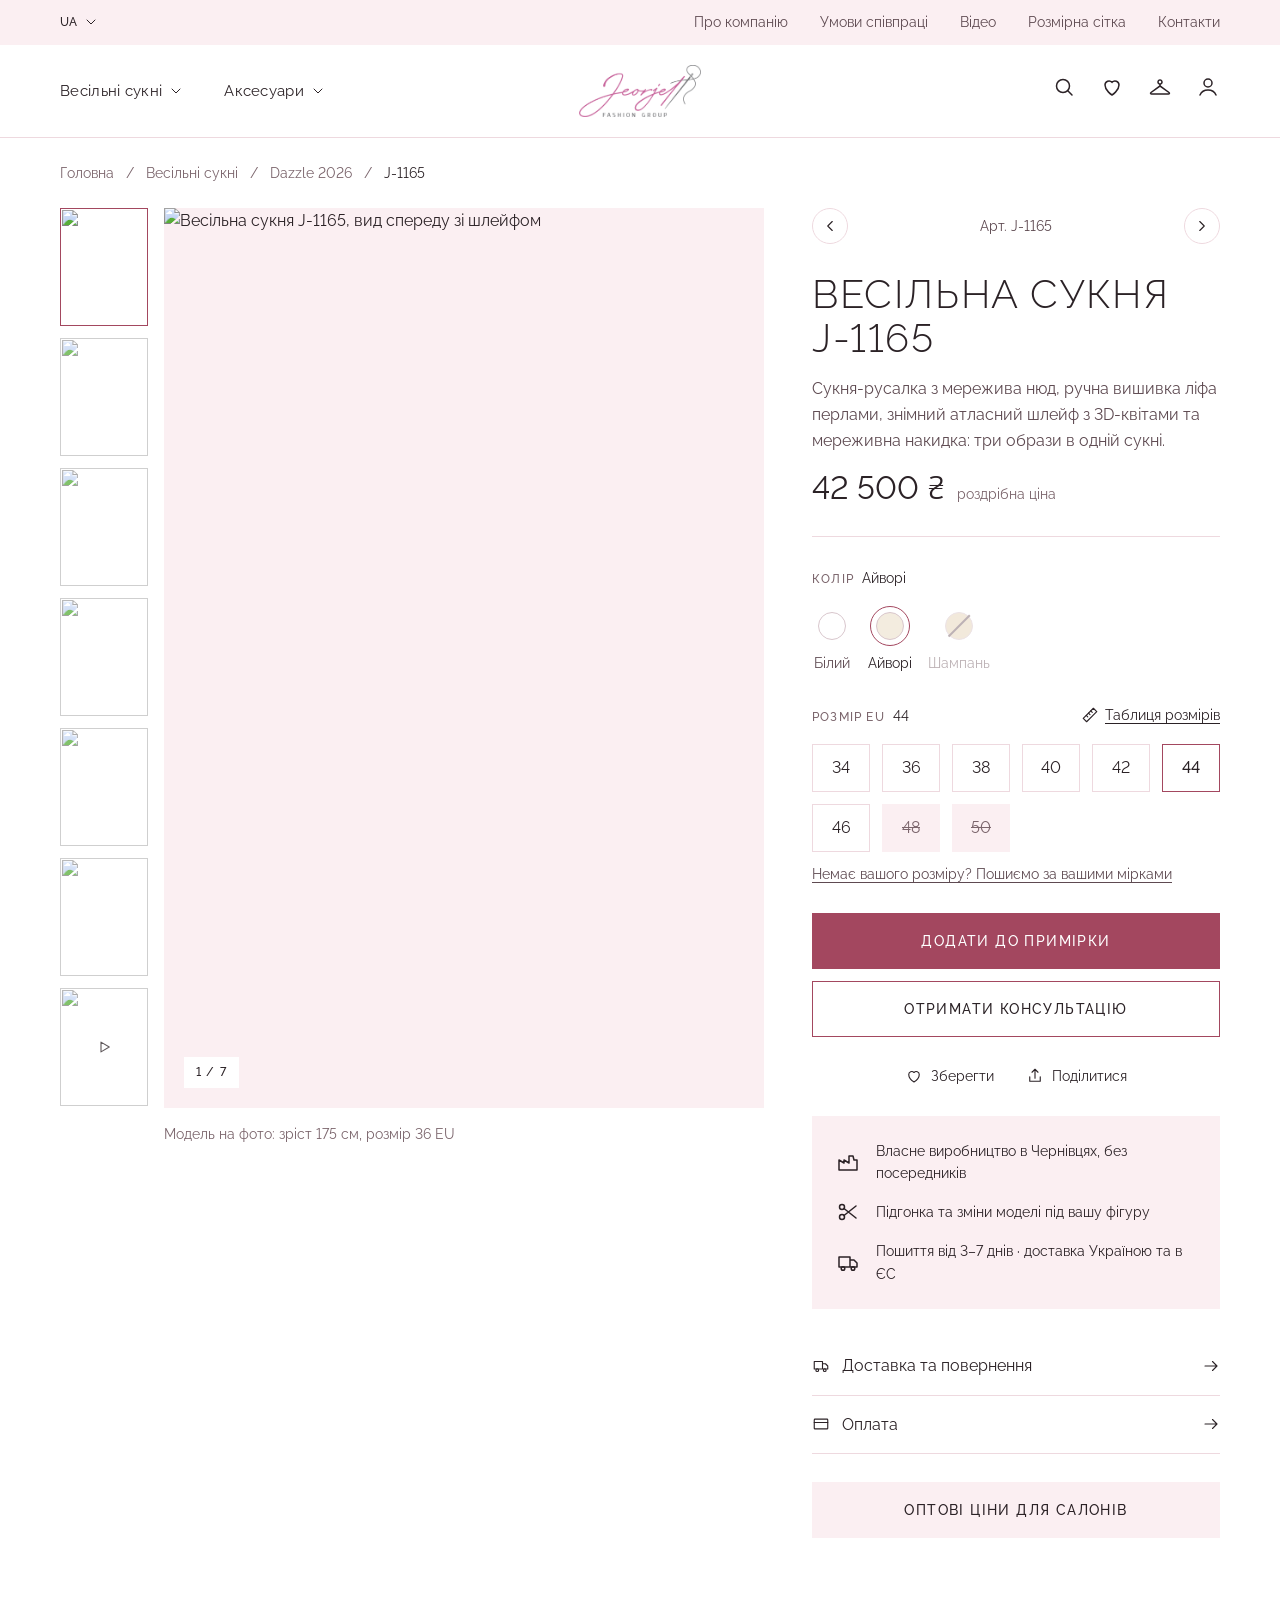
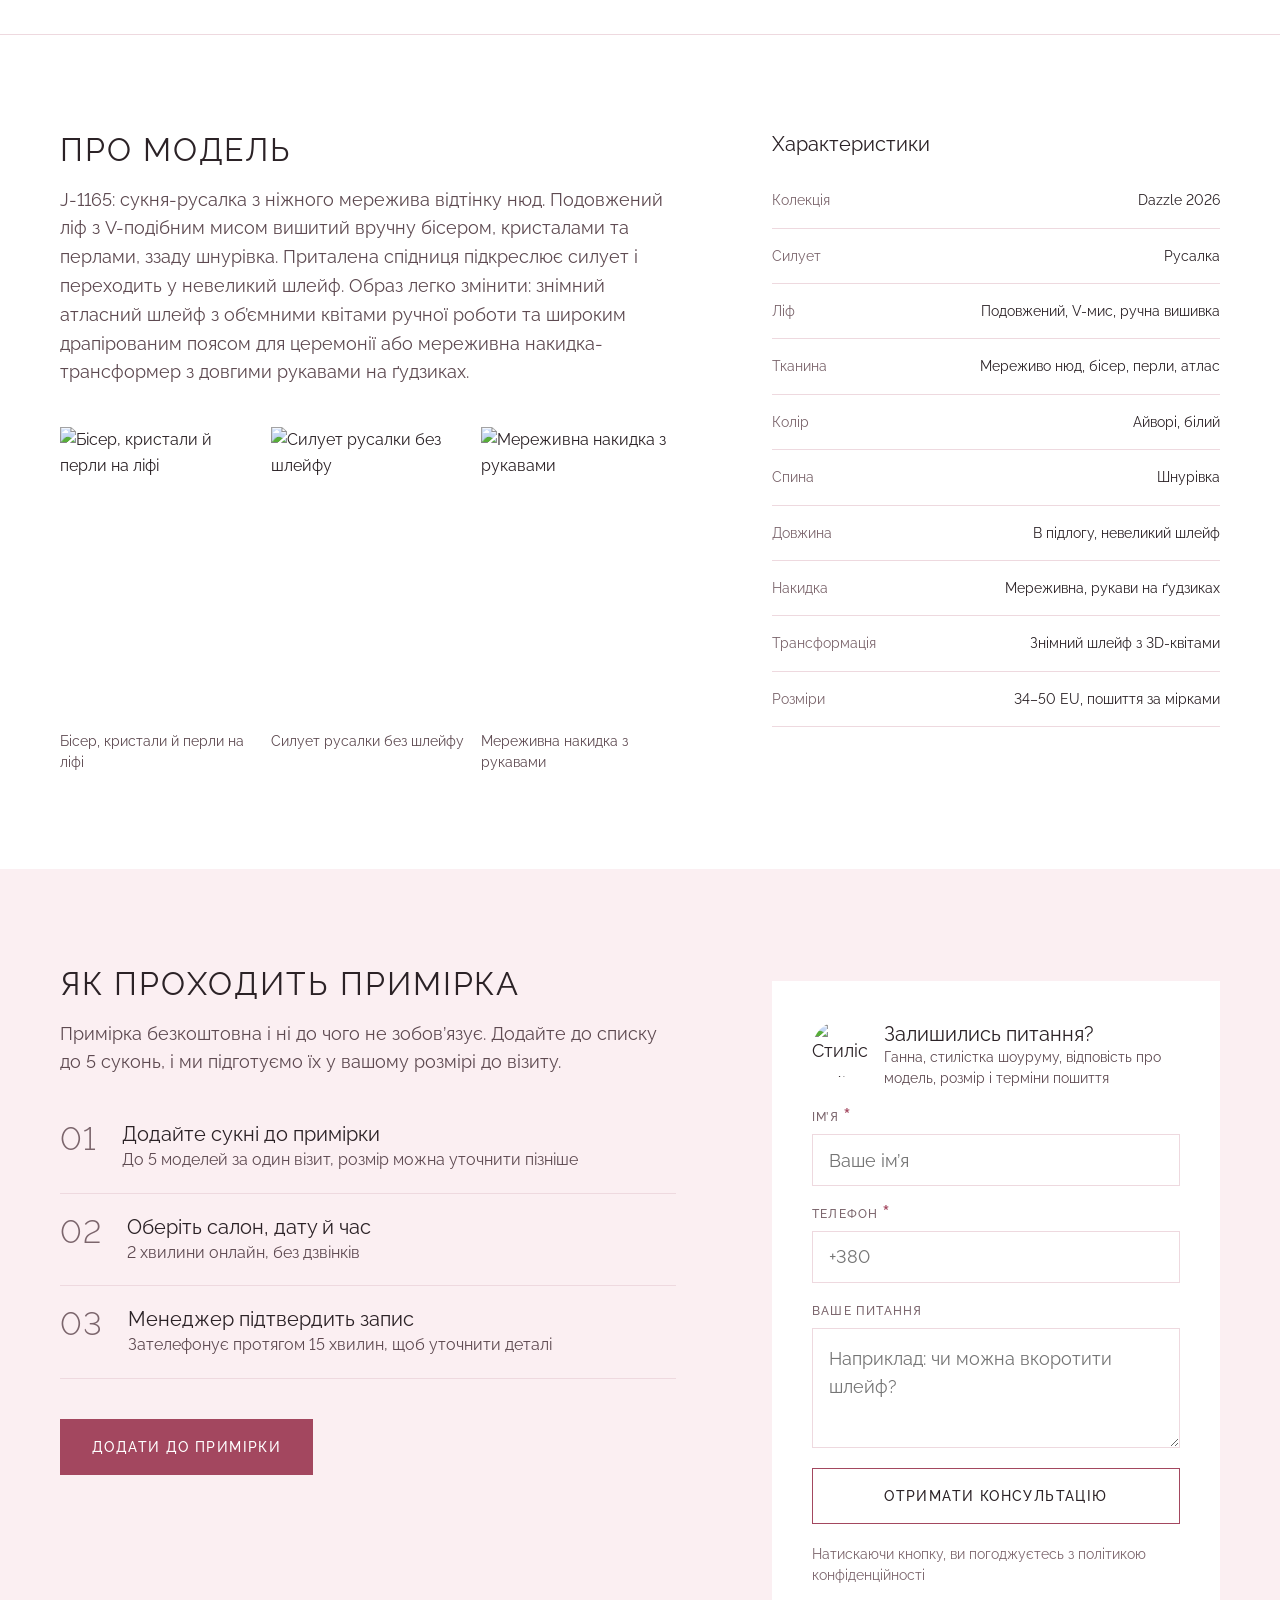
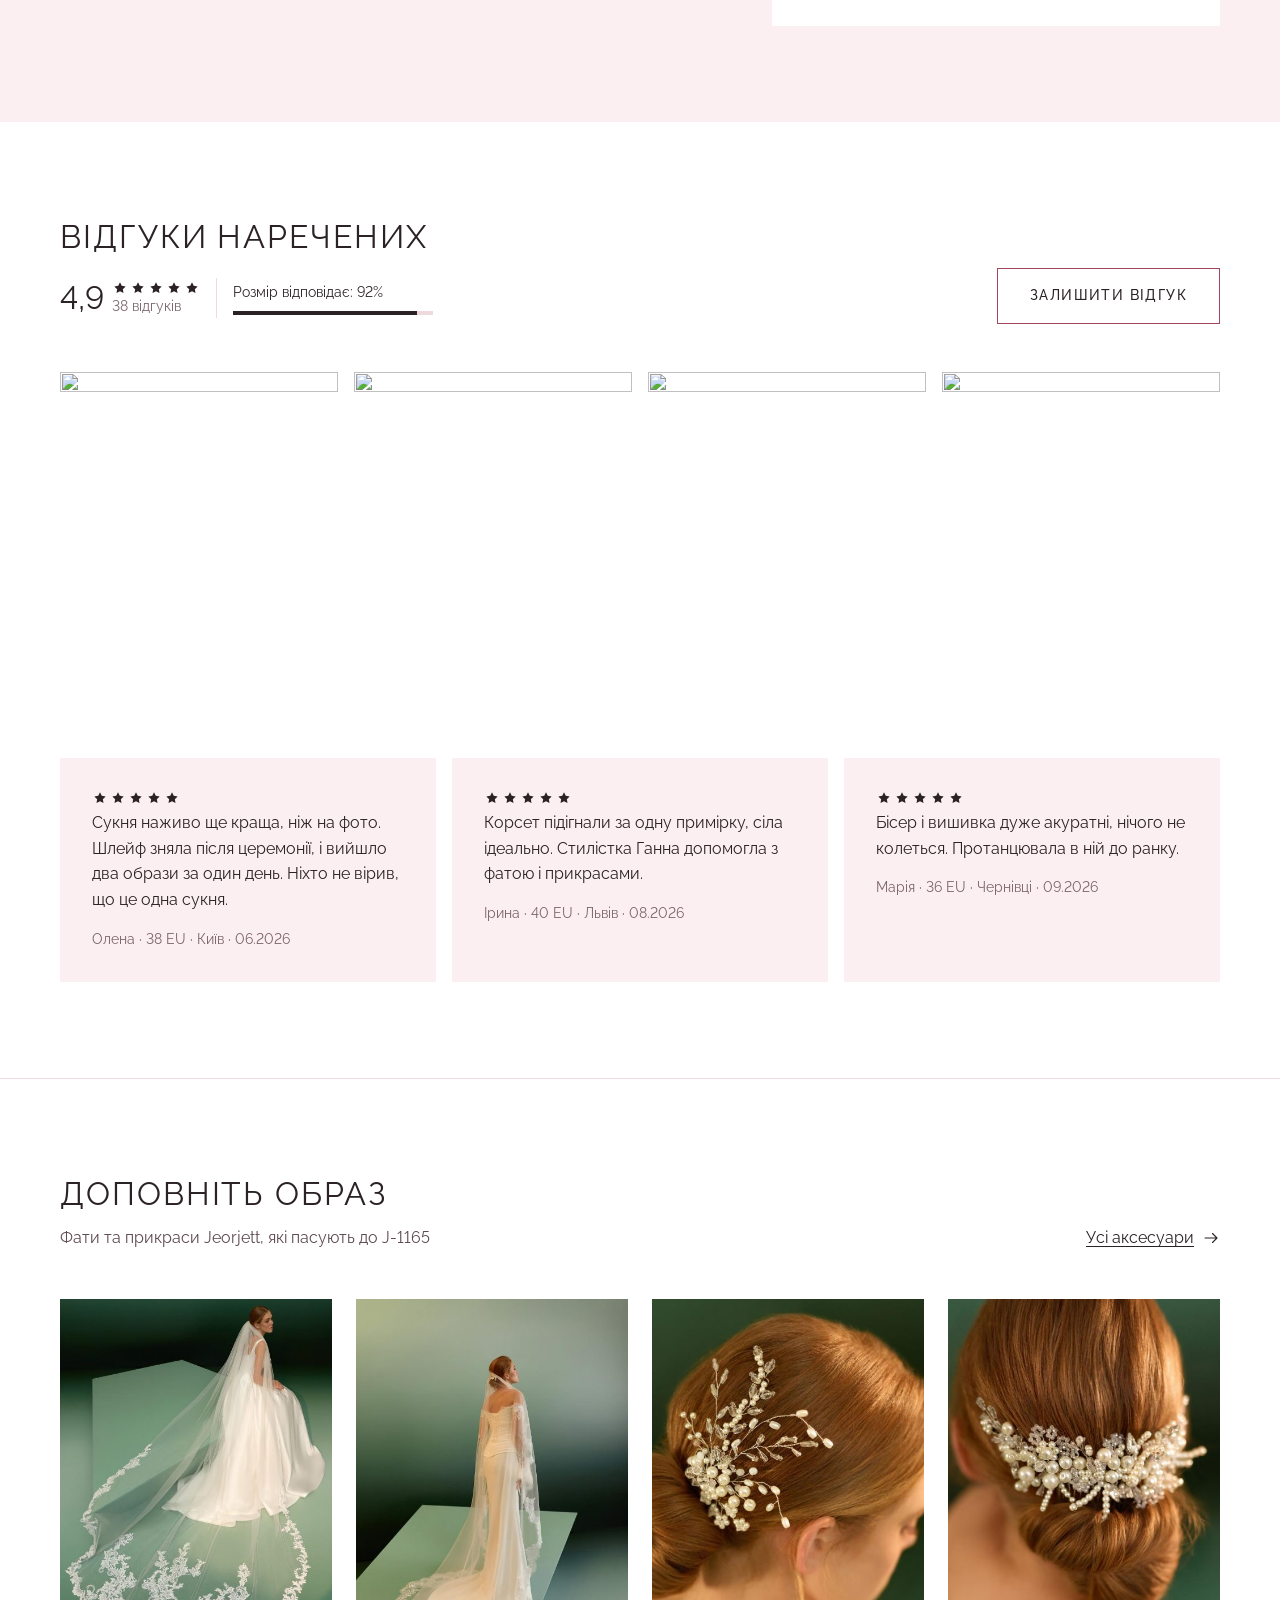
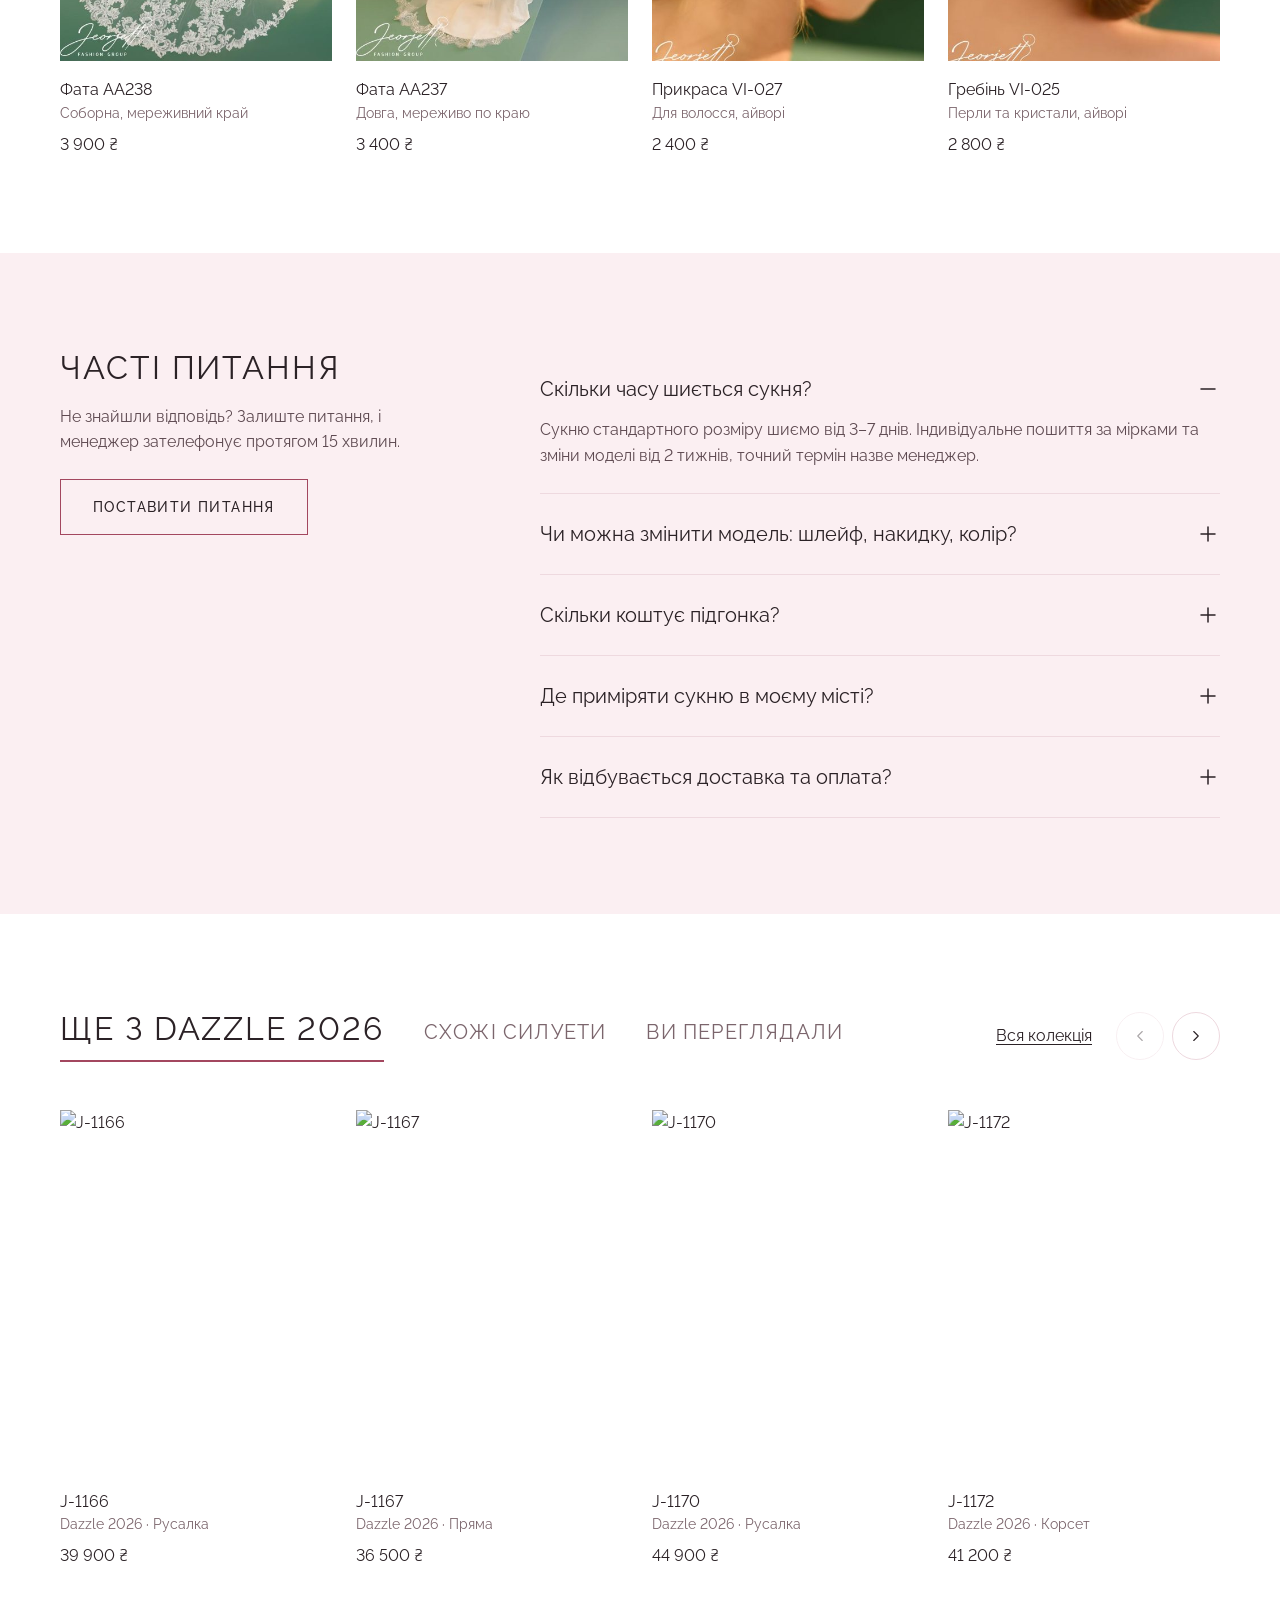
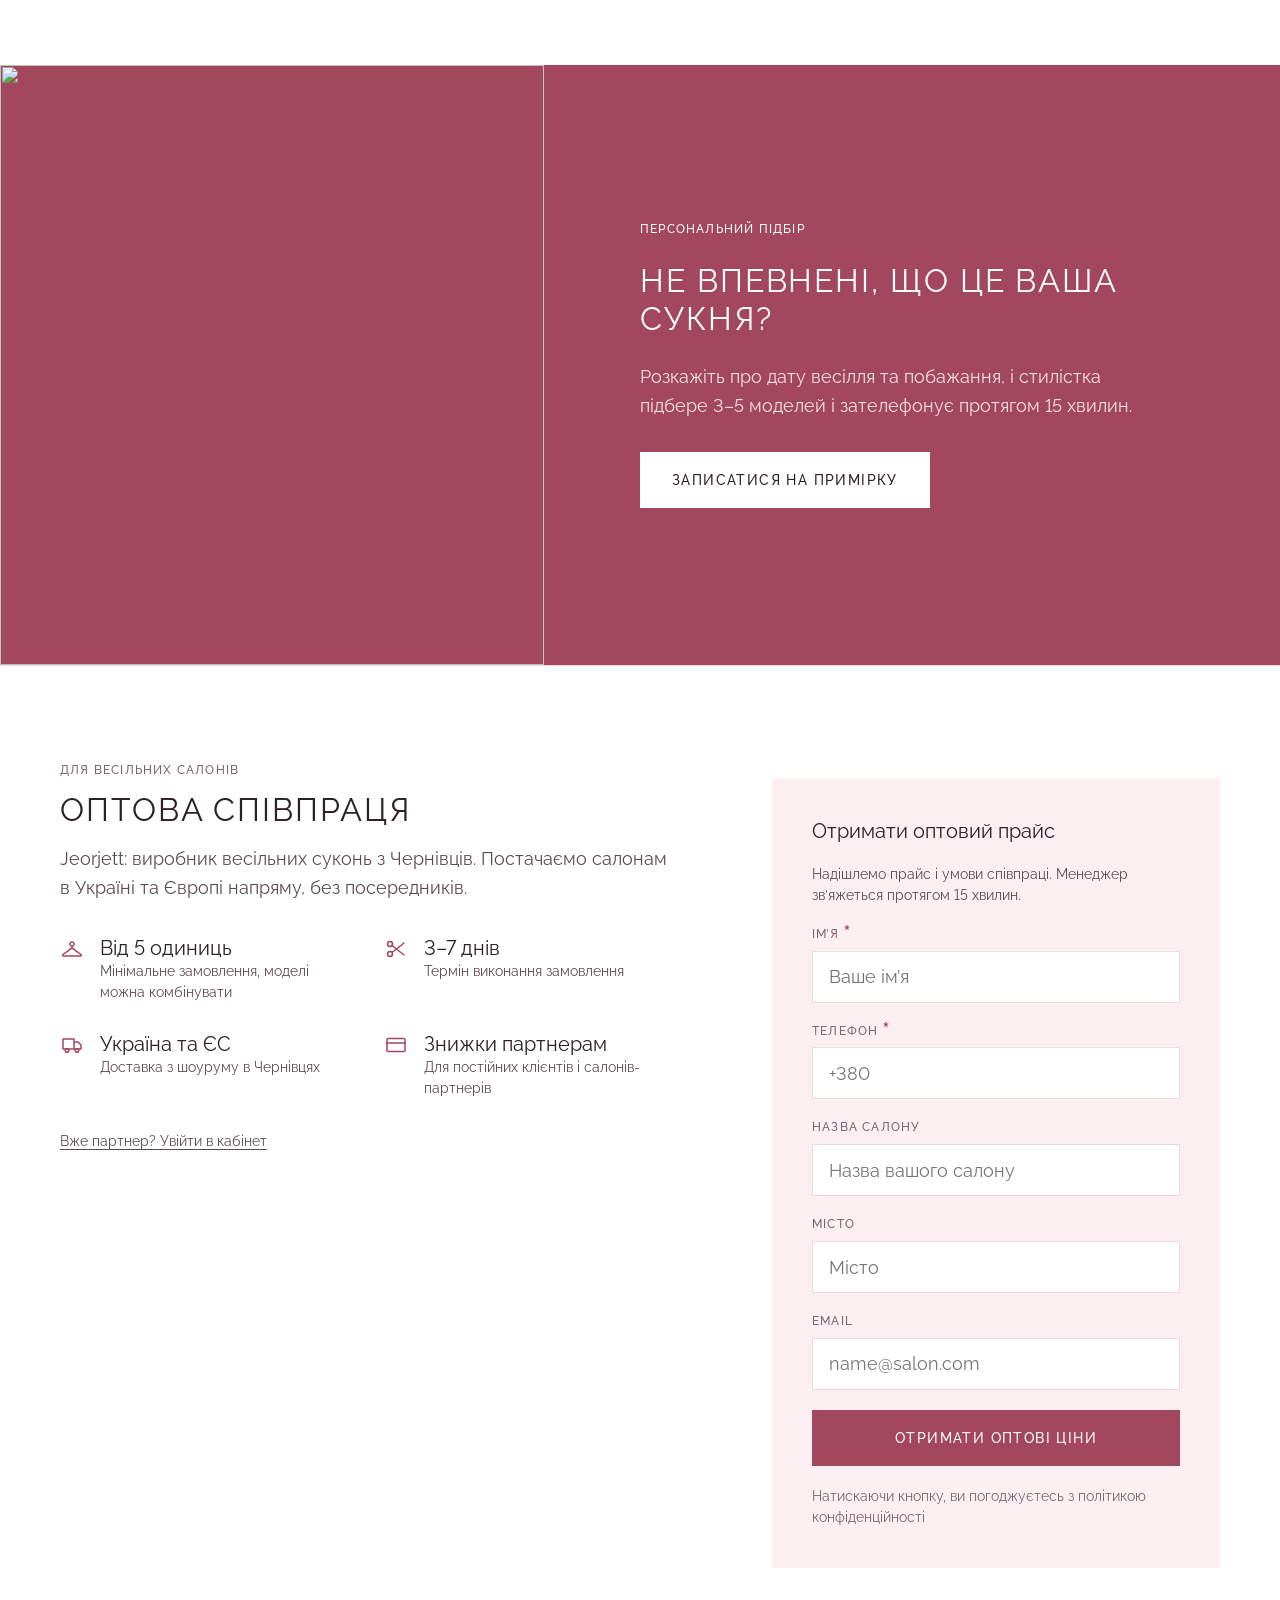
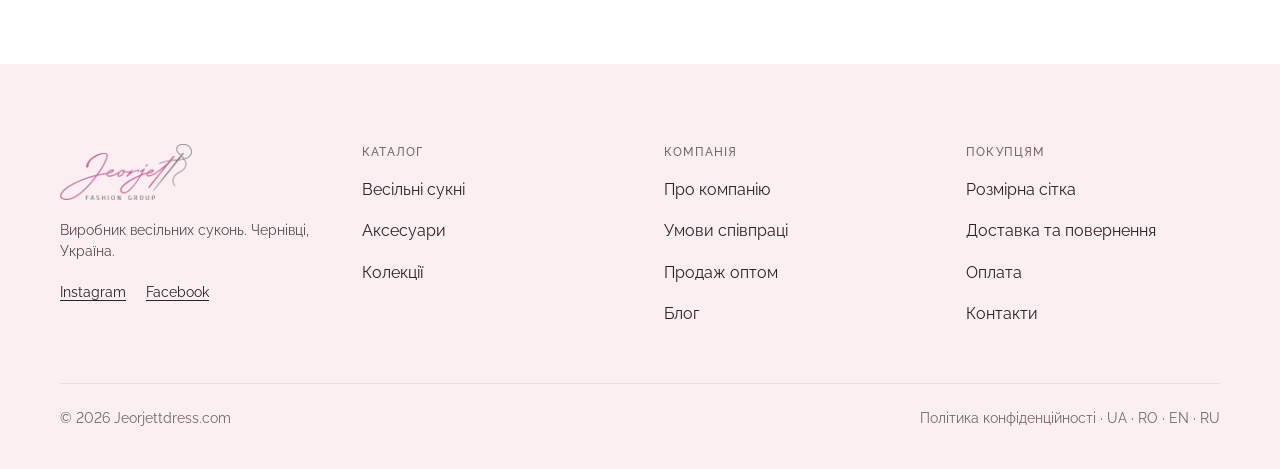
==== commit 151fa426: "Hanger icon: filled path without inherited stroke Co-Authored-By: Claude Opus 5.5 <noreply@anthropic" ====
--- a/index.html
+++ b/index.html
@@ -34,7 +34,7 @@
   <symbol id="i-check" viewBox="0 0 24 24"><path d="M5 12.5l4.5 4.5L19 7"/></symbol>
   <symbol id="i-close" viewBox="0 0 24 24"><path d="M6 6l12 12M18 6L6 18"/></symbol>
   <symbol id="i-ext" viewBox="0 0 24 24"><path d="M14 4h6v6M20 4l-9 9M18 14v6H4V6h6"/></symbol>
-  <symbol id="i-hanger" viewBox="0 0 24 24"><path class="f" d="M12 4.25C13.5186 4.25017 14.75 5.48132 14.75 7C14.75 8.2583 13.9036 9.31568 12.75 9.64258V10.6152L21.4395 16.8916L21.4502 16.9004C22.0514 17.3516 22.3453 18.0569 22.0898 18.7383C21.8462 19.388 21.1968 19.7499 20.5 19.75H3.5C2.80309 19.75 2.15385 19.388 1.91016 18.7383C1.65464 18.0568 1.94838 17.3516 2.5498 16.9004L2.56055 16.8916L11.25 10.6152V9.64355C10.096 9.31694 9.25 8.25861 9.25 7C9.25 5.48122 10.4812 4.25 12 4.25ZM3.43945 18.1084C3.38062 18.1541 3.35056 18.1921 3.33496 18.2158C3.36129 18.2294 3.41311 18.25 3.5 18.25H20.5C20.5861 18.2499 20.6376 18.2294 20.6641 18.2158C20.6484 18.1921 20.619 18.1538 20.5605 18.1084L12 11.9258L3.43945 18.1084ZM12 5.75C11.3096 5.75 10.75 6.30964 10.75 7C10.75 7.69036 11.3096 8.25 12 8.25C12.6902 8.24983 13.25 7.69025 13.25 7C13.25 6.30975 12.6902 5.75017 12 5.75Z"/></symbol>
+  <symbol id="i-hanger" viewBox="0 0 24 24"><path fill="currentColor" stroke="none" d="M12 4.25C13.5186 4.25017 14.75 5.48132 14.75 7C14.75 8.2583 13.9036 9.31568 12.75 9.64258V10.6152L21.4395 16.8916L21.4502 16.9004C22.0514 17.3516 22.3453 18.0569 22.0898 18.7383C21.8462 19.388 21.1968 19.7499 20.5 19.75H3.5C2.80309 19.75 2.15385 19.388 1.91016 18.7383C1.65464 18.0568 1.94838 17.3516 2.5498 16.9004L2.56055 16.8916L11.25 10.6152V9.64355C10.096 9.31694 9.25 8.25861 9.25 7C9.25 5.48122 10.4812 4.25 12 4.25ZM3.43945 18.1084C3.38062 18.1541 3.35056 18.1921 3.33496 18.2158C3.36129 18.2294 3.41311 18.25 3.5 18.25H20.5C20.5861 18.2499 20.6376 18.2294 20.6641 18.2158C20.6484 18.1921 20.619 18.1538 20.5605 18.1084L12 11.9258L3.43945 18.1084ZM12 5.75C11.3096 5.75 10.75 6.30964 10.75 7C10.75 7.69036 11.3096 8.25 12 8.25C12.6902 8.24983 13.25 7.69025 13.25 7C13.25 6.30975 12.6902 5.75017 12 5.75Z"/></symbol>
   <symbol id="i-down" viewBox="0 0 24 24"><path d="M6 9l6 6 6-6"/></symbol>
   <symbol id="i-star" viewBox="0 0 24 24"><path d="M12 3.5l2.6 5.3 5.9.9-4.25 4.1 1 5.8L12 16.9l-5.25 2.7 1-5.8L3.5 9.7l5.9-.9z"/></symbol>
 </svg>
--- a/assets/site.css
+++ b/assets/site.css
@@ -161,7 +161,7 @@
 .tabs button{text-transform:uppercase;letter-spacing:.06em;font-size:20px;color:var(--muted);padding-bottom:12px;border-bottom:2px solid transparent}
 .tabs button.on{font-size:32px;color:var(--text);border-color:var(--strong);padding-bottom:12px;line-height:1.2}
 .navs{display:flex;align-items:center;gap:12px}
-.final{display:grid;grid-template-columns:1fr 1fr;background:var(--bg-inverse);color:#fff}
+.final{display:grid;grid-template-columns:42.5% 1fr;background:var(--bg-inverse);color:#fff}
 .final img{width:100%;height:600px;object-fit:cover}
 .final .txt{padding:0 120px 0 96px;display:flex;flex-direction:column;justify-content:center;gap:24px}
 .final .txt p{opacity:.85;font-size:18px}
@@ -416,15 +416,27 @@
 .fl-head p{margin-top:16px;max-width:560px}
 .fl-grid{display:grid;grid-template-columns:1fr 400px;gap:64px;align-items:start}
 .fl-list{display:flex;flex-direction:column;border-top:1px solid var(--border)}
-.fl-item{display:grid;grid-template-columns:120px 1fr auto;gap:24px;padding:24px 0;border-bottom:1px solid var(--border)}
+.fl-item{display:grid;grid-template-columns:120px 1fr auto;grid-template-rows:auto 1fr;column-gap:24px;padding:24px 0;border-bottom:1px solid var(--border)}
+.fl-item>a{grid-row:1/3}
+.fl-item .fl-opts{grid-column:2;grid-row:2;align-self:end}
 .fl-item img{width:120px;height:180px;object-fit:cover;background:var(--bg-alt)}
 .fl-info{display:flex;flex-direction:column;gap:4px;min-width:0}
 .fl-info h3 a:hover{color:var(--strong)}
 .fl-price{margin-top:8px}
-.fl-opts{display:flex;gap:16px;margin-top:auto;padding-top:16px;flex-wrap:wrap}
-.fl-opts label{display:flex;flex-direction:column;gap:6px}
-.fl-opts select{height:44px;min-width:160px;border:1px solid var(--border);background:#fff url("data:image/svg+xml,%3Csvg xmlns='http://www.w3.org/2000/svg' viewBox='0 0 24 24' fill='none' stroke='%232B2226' stroke-width='1.5'%3E%3Cpath d='M6 9l6 6 6-6'/%3E%3C/svg%3E") no-repeat right 12px center/16px;padding:0 40px 0 16px;font:inherit;font-size:15px;color:var(--text);appearance:none;cursor:pointer}
-.fl-opts select:focus-visible{outline:1.5px solid var(--strong);outline-offset:-1px}
+.fl-opts{display:flex;gap:16px;padding-top:16px;flex-wrap:wrap}
+.fl-opts .cs{display:flex;flex-direction:column;gap:6px;position:relative}
+.cs-t{height:44px;min-width:160px;display:flex;align-items:center;justify-content:space-between;gap:8px;border:1px solid var(--border);background:#fff;padding:0 12px 0 16px;font-size:15px;color:var(--text);text-align:left;transition:border-color .15s ease-out}
+.cs-t .chev{width:16px;height:16px;transition:transform .2s}
+.cs.open .cs-t{border-color:var(--strong)}
+.cs.open .cs-t .chev{transform:rotate(180deg)}
+.cs-m{list-style:none;position:absolute;top:calc(100% + 4px);left:0;min-width:100%;max-height:296px;overflow-y:auto;background:#fff;border:1px solid var(--border);box-shadow:var(--shadow-pop);padding:8px 0;z-index:30;opacity:0;visibility:hidden;transform:translateY(-4px);transition:.18s}
+.cs-m:focus{outline:none}
+.cs.open .cs-m{opacity:1;visibility:visible;transform:none}
+.cs-m li{padding:12px 16px;font-size:15px;color:var(--text);cursor:pointer;white-space:nowrap}
+.cs-m li[aria-selected="true"]{color:var(--strong);font-weight:500}
+.cs-m li.act{background:var(--bg-alt)}
+.cs-m li[aria-disabled="true"]{color:#CBB7BD;cursor:not-allowed;background:none}
+@media (hover:hover){.cs-t:hover{border-color:var(--muted)}.cs.open .cs-t:hover{border-color:var(--strong)}}
 .fl-rm{display:flex;align-items:center;gap:6px;font-size:14px;color:var(--muted);align-self:start;padding:4px 0}
 .fl-rm .ic{width:18px;height:18px}
 .fl-sum{position:sticky;top:125px;background:var(--bg-alt);padding:32px;display:flex;flex-direction:column;gap:20px}
@@ -449,13 +461,14 @@
   .fl{padding-bottom:48px}
   .fl-head{flex-direction:column;align-items:flex-start;gap:12px;margin:8px 0 24px}
   .fl-grid{grid-template-columns:1fr;gap:32px}
-  .fl-item{grid-template-columns:96px 1fr;gap:16px;position:relative;padding:20px 0}
+  .fl-item{grid-template-columns:96px 1fr;column-gap:16px;row-gap:0;position:relative;padding:20px 0}
   .fl-item img{width:96px;height:144px}
   .fl-info h3{font-size:18px;padding-right:32px}
   .fl-rm{position:absolute;top:16px;right:-8px;padding:8px}
   .fl-rm span{display:none}
-  .fl-opts{grid-column:1/-1;padding-top:4px;display:grid;grid-template-columns:1fr 1fr;gap:12px}
-  .fl-opts select{min-width:0;width:100%}
+  .fl-item>a{grid-row:1}
+  .fl-item .fl-opts{grid-column:1/-1;grid-row:2;padding-top:12px;display:grid;grid-template-columns:1fr 1fr;gap:12px}
+  .fl-opts .cs-t{min-width:0;width:100%}
   .fl-sum{position:static;padding:24px 20px}
   .fl-empty{padding:32px 20px}
   .fl-empty .acts{flex-direction:column;align-self:stretch}
@@ -497,3 +510,12 @@
   .details-img figure,.ugc figure{scroll-snap-align:start}
   .details-img figure{flex:0 0 150px}
 }
+@media (max-width:1100px){
+  /* compact card: actions 8px from the photo edge, stacked with 8px gap (Figma: Product card / Compact) */
+  .card .fav{top:8px;right:8px}
+  .card .fitb{top:52px;right:8px}
+}
+.fl-opts .cs:last-child:not(:first-child) .cs-m{left:auto;right:0}
+.cs.up .cs-m{top:auto;bottom:48px;transform:translateY(4px)}
+.cs.up.open .cs-m{transform:none}
+@media (max-width:1100px){.fl-item .fl-opts .cs:only-child{grid-column:1/-1}}
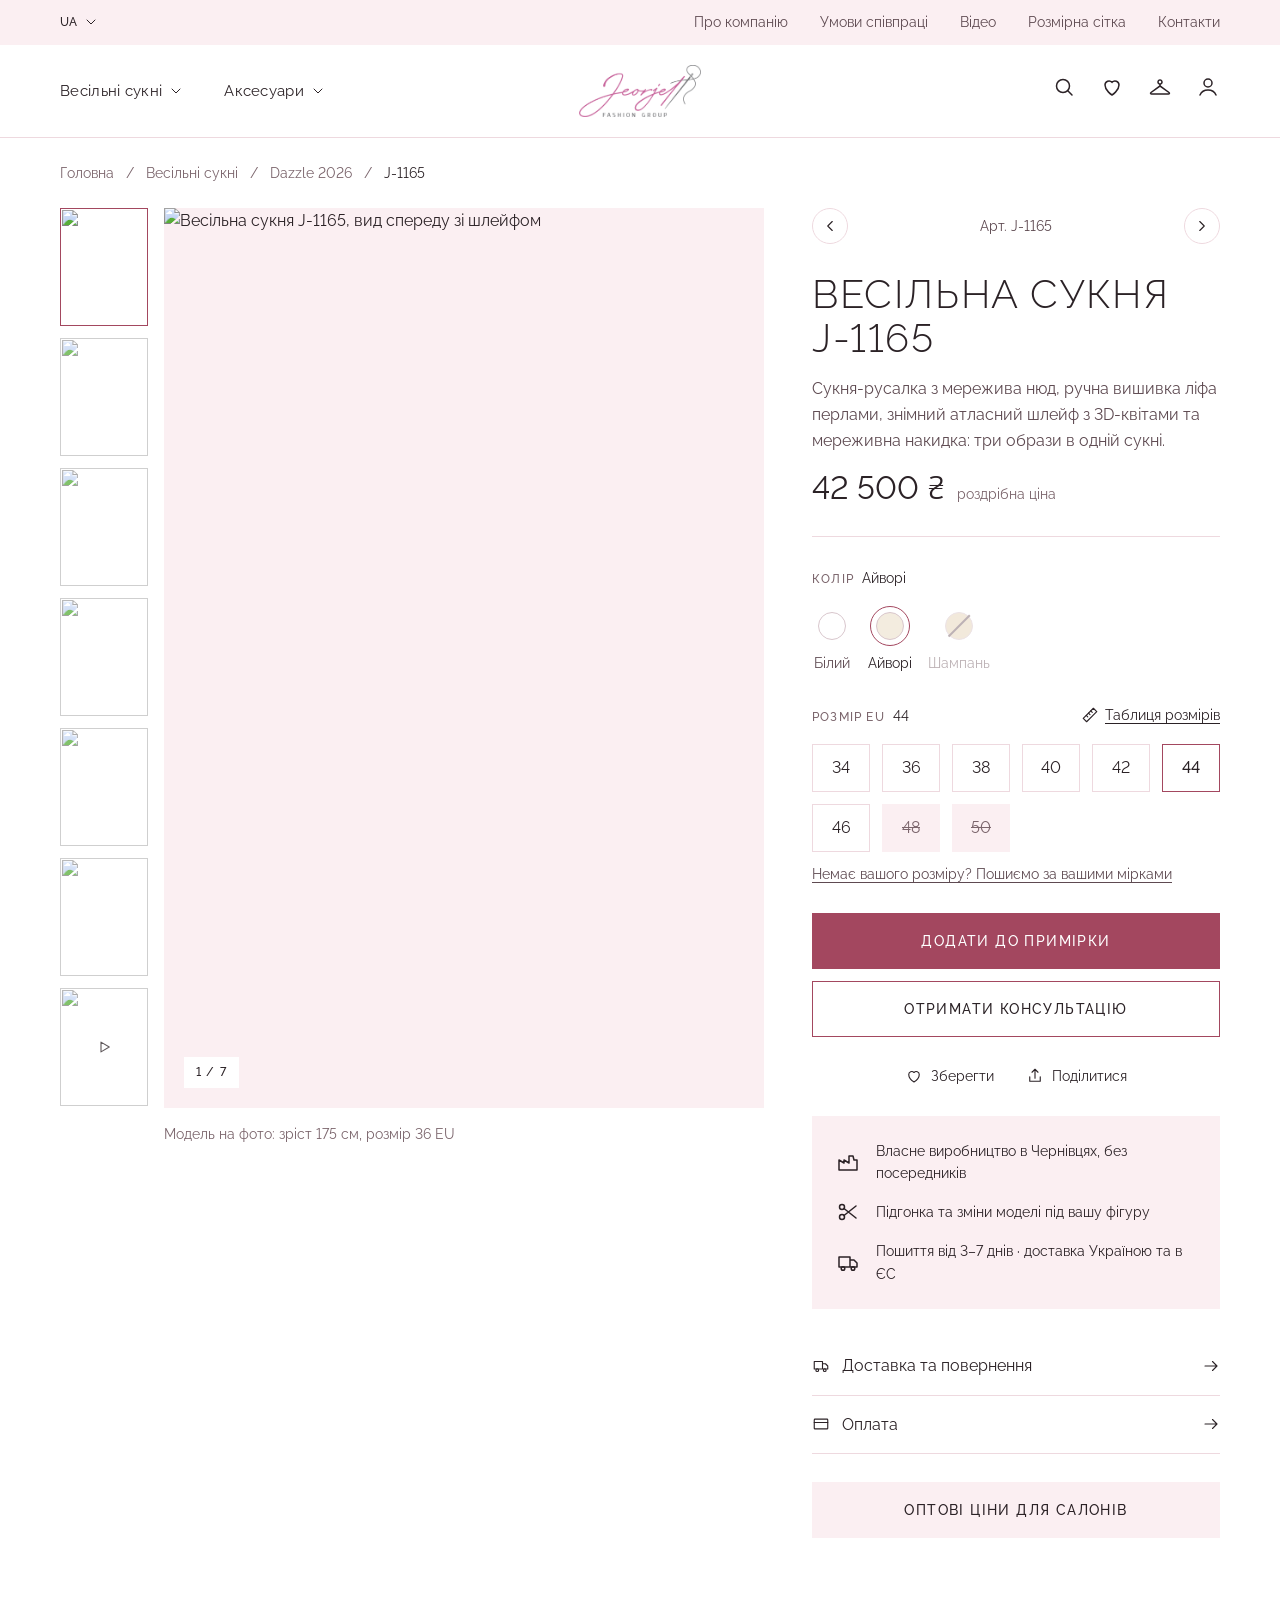
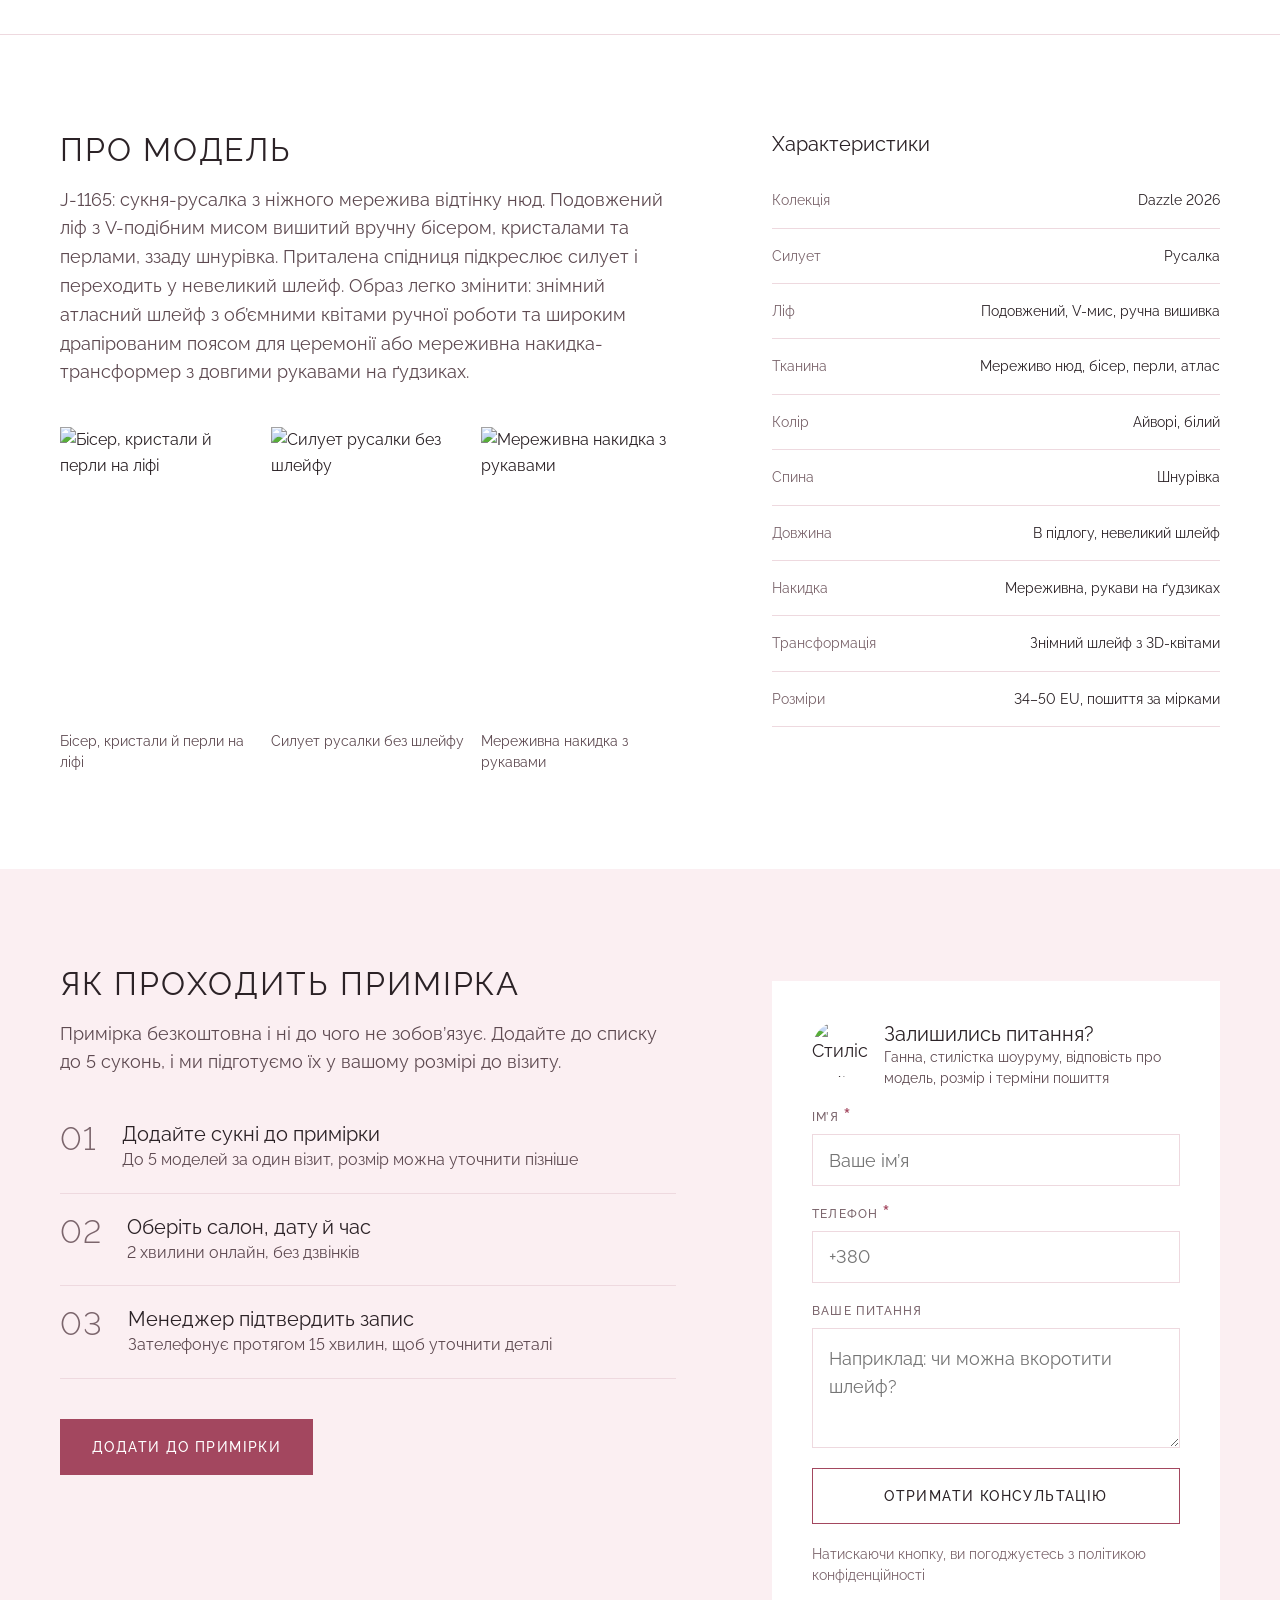
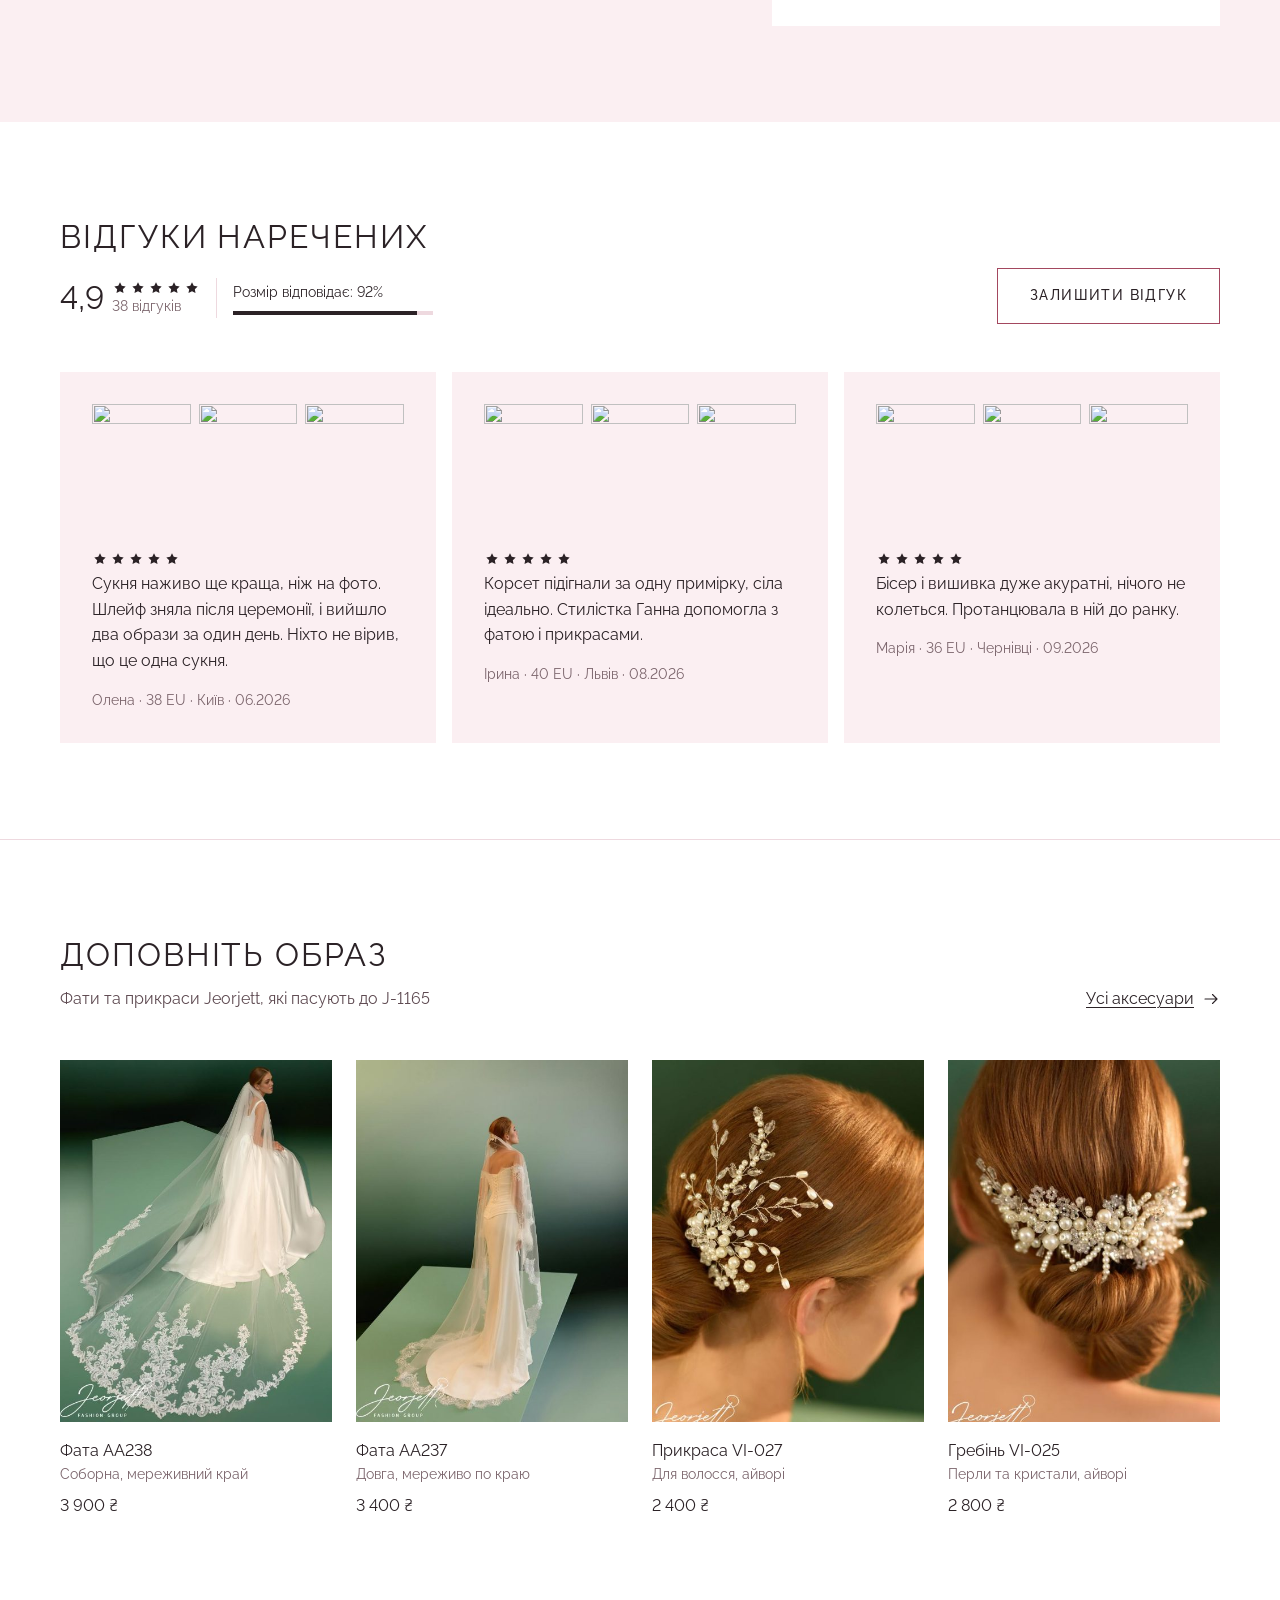
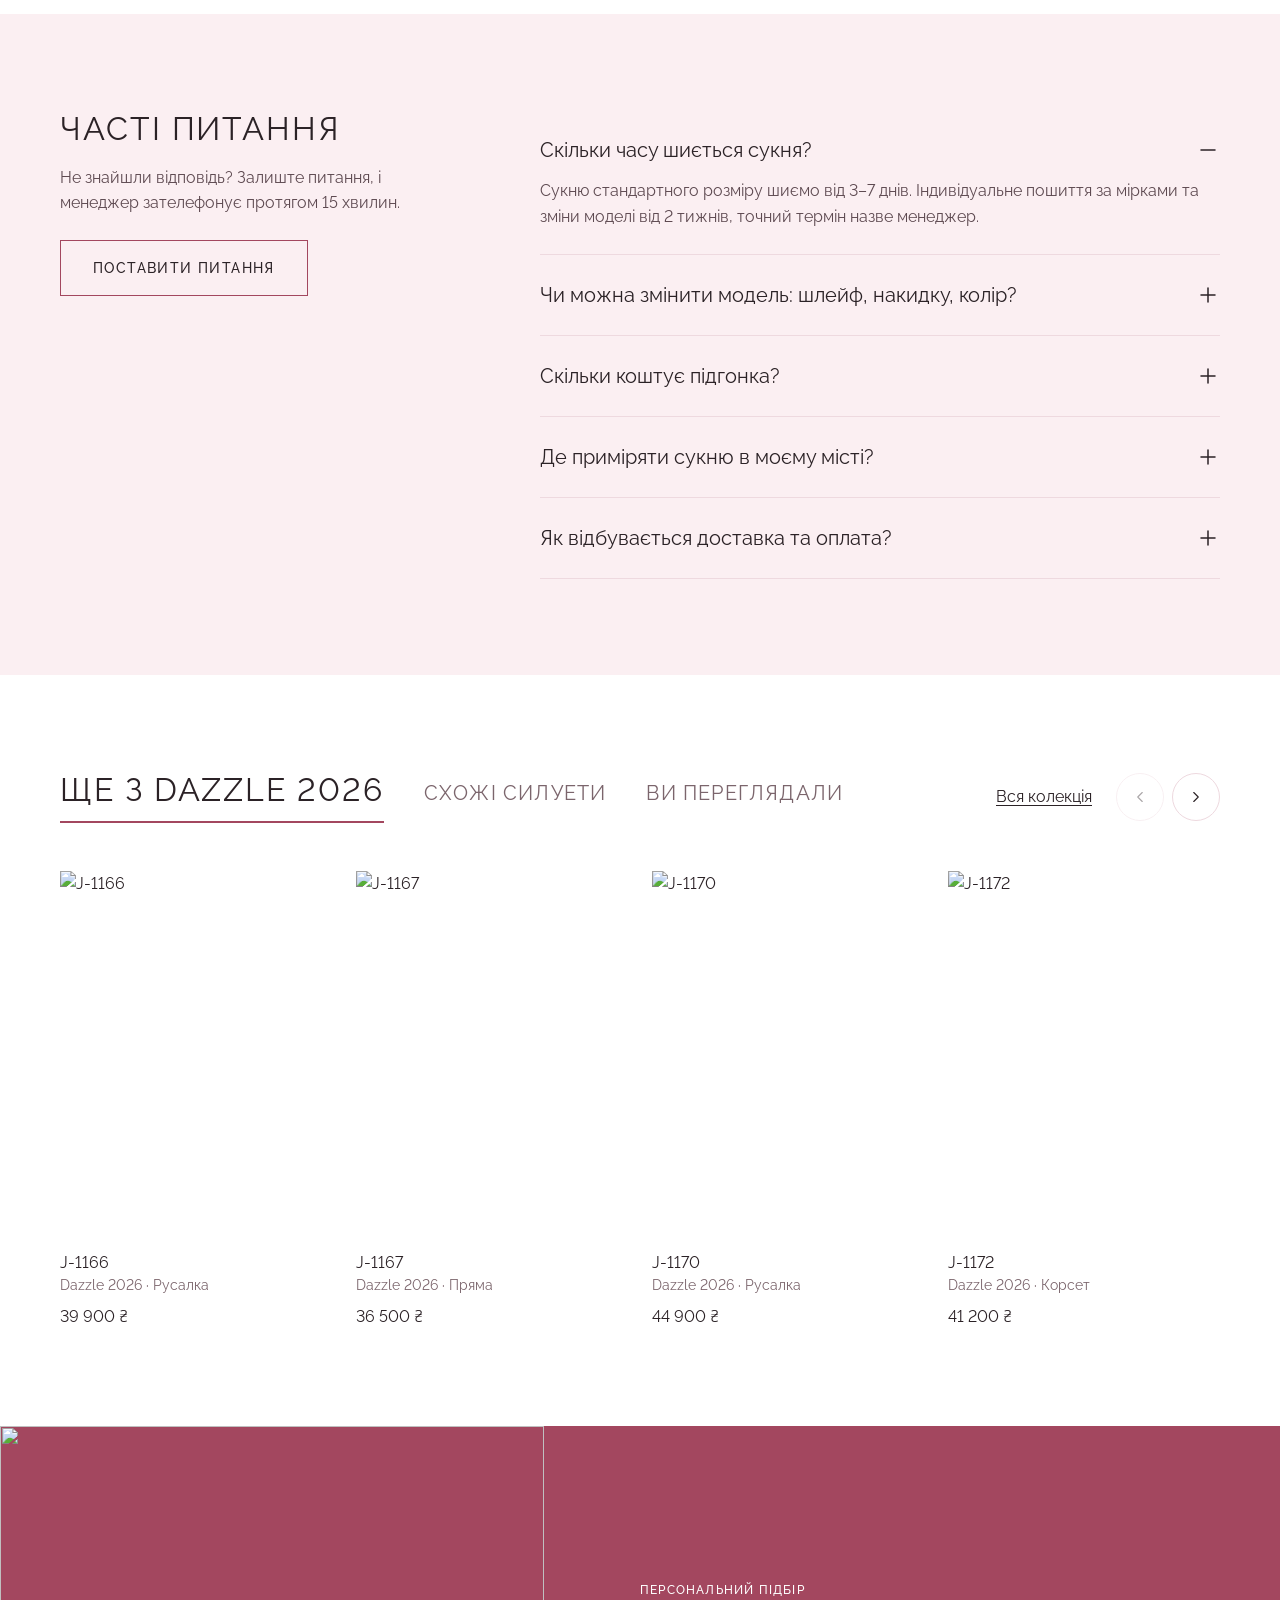
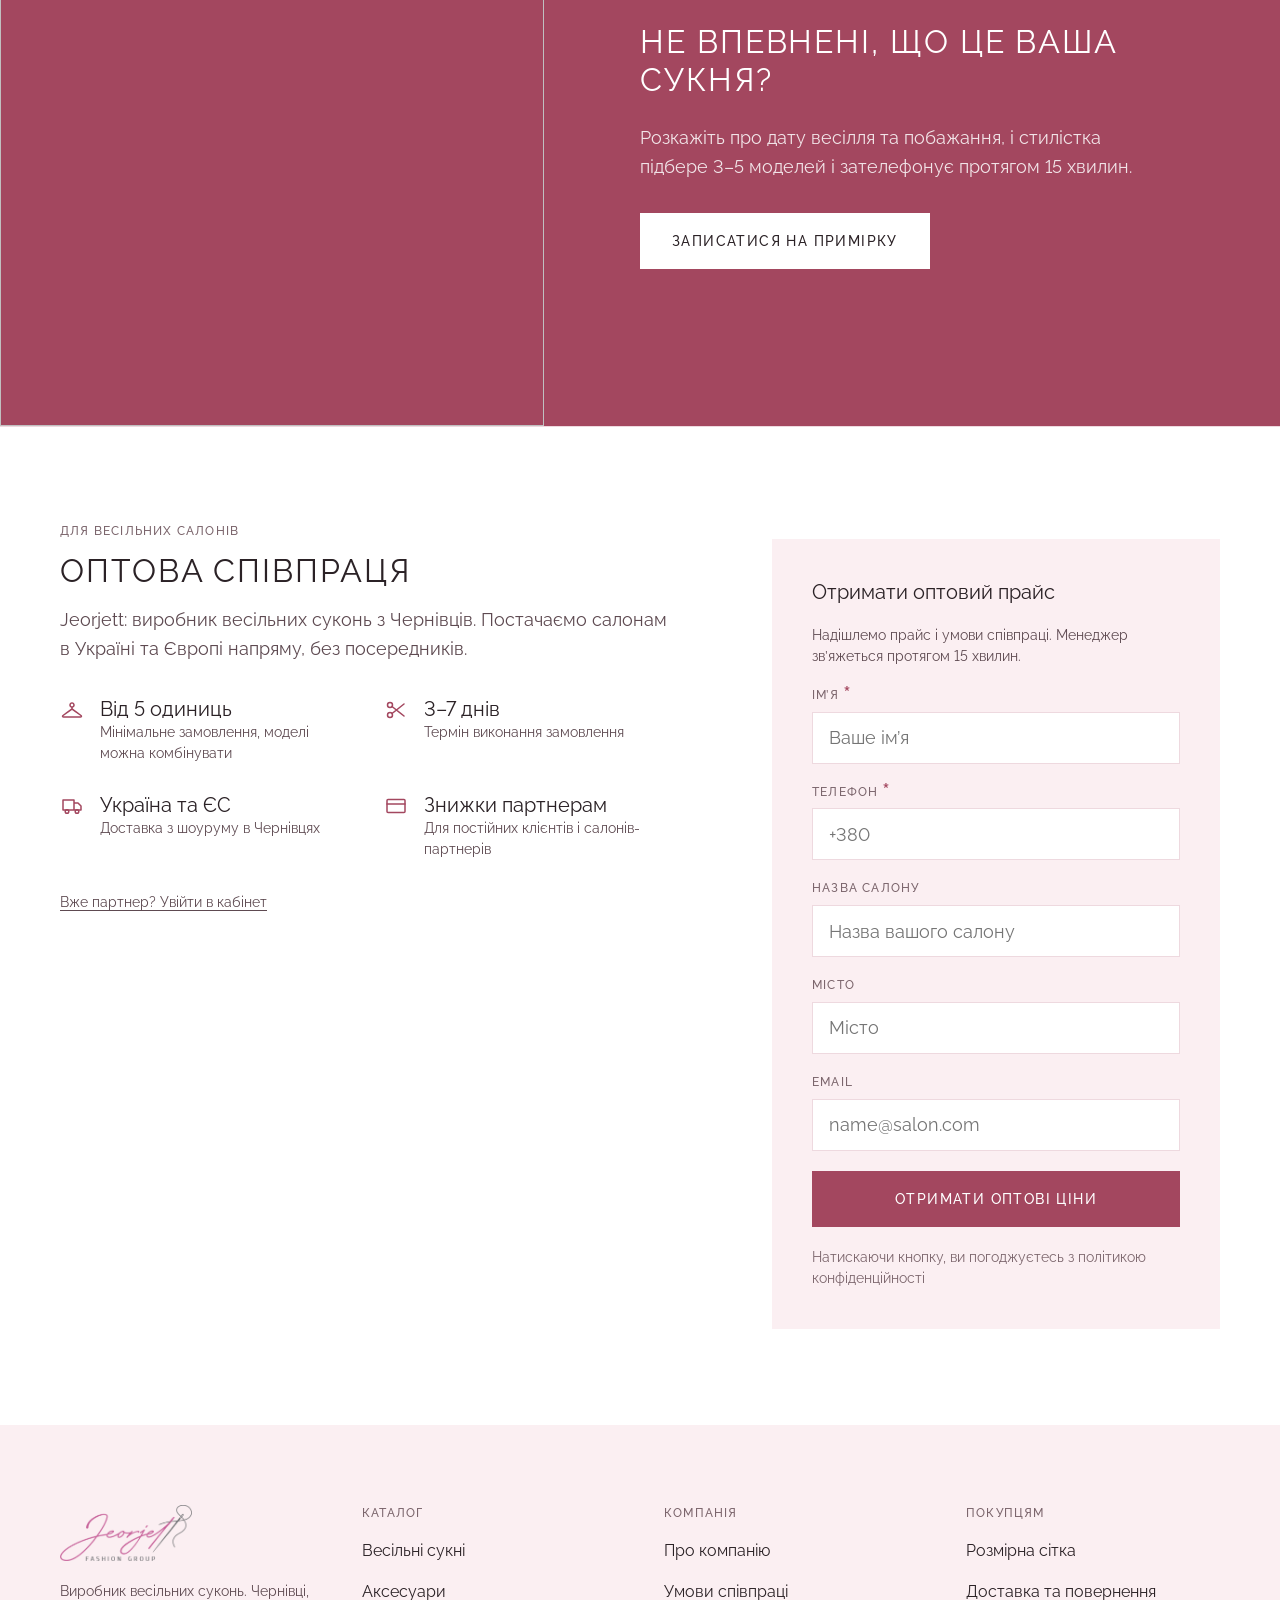
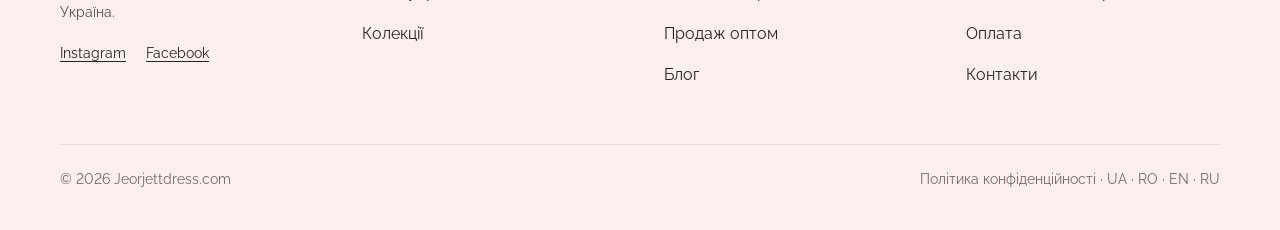
==== commit 57525a54: "Reviews: 3 photos inside each review, mobile reviews as a swipe row; mobile toast slides up from the" ====
--- a/index.html
+++ b/index.html
@@ -4,6 +4,7 @@
 <meta charset="utf-8">
 <meta name="viewport" content="width=device-width, initial-scale=1">
 <title>Весільна сукня J-1165 — Jeorjett Dress</title>
+<link rel="icon" href="assets/favicon.svg" type="image/svg+xml">
 <meta name="description" content="Сукня-русалка з мережива нюд, знімний атласний шлейф з 3D-квітами та мереживна накидка з рукавами. Запис на безкоштовну примірку.">
 <link rel="preconnect" href="https://fonts.googleapis.com">
 <link rel="preconnect" href="https://fonts.gstatic.com" crossorigin>
@@ -197,16 +198,10 @@
       </div>
       <a class="btn btn-secondary" href="#" style="width:auto">Залишити відгук</a>
     </div>
-    <div class="ugc">
-      <figure><img loading="lazy" src="https://luce.b-cdn.net/storage/shop/category/LaBoheme2026/Amanda/Amanda(8).jpg?width=600" alt=""></figure>
-      <figure><img loading="lazy" src="https://luce.b-cdn.net/storage/shop/category/JardindeLumiere/Ethereal/Ethereal_(1Rotate).jpg?width=600" alt=""></figure>
-      <figure><img loading="lazy" src="https://luce.b-cdn.net/storage/shop/category/LaBoheme2026/Amanda/Amanda(6).jpg?width=600" alt=""></figure>
-      <figure><img loading="lazy" src="https://luce.b-cdn.net/storage/shop/category/JardindeLumiere/Eveil/Eveil_(5).jpg?width=600" alt=""></figure>
-    </div>
     <div class="reviews">
-      <div class="review"><div class="rv-c"><div class="stars"><svg><use href="#i-star"/></svg><svg><use href="#i-star"/></svg><svg><use href="#i-star"/></svg><svg><use href="#i-star"/></svg><svg><use href="#i-star"/></svg></div><p>Сукня наживо ще краща, ніж на фото. Шлейф зняла після церемонії, і вийшло два образи за один день. Ніхто не вірив, що це одна сукня.</p></div><p class="s muted">Олена · 38 EU · Київ · 06.2026</p></div>
-      <div class="review"><div class="rv-c"><div class="stars"><svg><use href="#i-star"/></svg><svg><use href="#i-star"/></svg><svg><use href="#i-star"/></svg><svg><use href="#i-star"/></svg><svg><use href="#i-star"/></svg></div><p>Корсет підігнали за одну примірку, сіла ідеально. Стилістка Ганна допомогла з фатою і прикрасами.</p></div><p class="s muted">Ірина · 40 EU · Львів · 08.2026</p></div>
-      <div class="review"><div class="rv-c"><div class="stars"><svg><use href="#i-star"/></svg><svg><use href="#i-star"/></svg><svg><use href="#i-star"/></svg><svg><use href="#i-star"/></svg><svg><use href="#i-star"/></svg></div><p>Бісер і вишивка дуже акуратні, нічого не колеться. Протанцювала в ній до ранку.</p></div><p class="s muted">Марія · 36 EU · Чернівці · 09.2026</p></div>
+      <div class="review"><div class="rv-ph" aria-label="Фото Олени"><img loading="lazy" src="https://luce.b-cdn.net/storage/shop/category/LaBoheme2026/Amanda/Amanda(8).jpg?width=300" alt=""><img loading="lazy" src="https://luce.b-cdn.net/storage/shop/category/LaBoheme2026/Amanda/Amanda(6).jpg?width=300" alt=""><img loading="lazy" src="https://luce.b-cdn.net/storage/shop/category/LaBoheme2026/Amanda/Amanda(10).jpg?width=300" alt=""></div><div class="rv-c"><div class="stars"><svg><use href="#i-star"/></svg><svg><use href="#i-star"/></svg><svg><use href="#i-star"/></svg><svg><use href="#i-star"/></svg><svg><use href="#i-star"/></svg></div><p>Сукня наживо ще краща, ніж на фото. Шлейф зняла після церемонії, і вийшло два образи за один день. Ніхто не вірив, що це одна сукня.</p></div><p class="s muted">Олена · 38 EU · Київ · 06.2026</p></div>
+      <div class="review"><div class="rv-ph" aria-label="Фото Ірини"><img loading="lazy" src="https://luce.b-cdn.net/storage/shop/category/LaBoheme2026/Amanda/Amanda(4).jpg?width=300" alt=""><img loading="lazy" src="https://luce.b-cdn.net/storage/shop/category/LaBoheme2026/Amanda/Amanda(5).jpg?width=300" alt=""><img loading="lazy" src="https://luce.b-cdn.net/storage/shop/category/LaBoheme2026/Amanda/Amanda(9).jpg?width=300" alt=""></div><div class="rv-c"><div class="stars"><svg><use href="#i-star"/></svg><svg><use href="#i-star"/></svg><svg><use href="#i-star"/></svg><svg><use href="#i-star"/></svg><svg><use href="#i-star"/></svg></div><p>Корсет підігнали за одну примірку, сіла ідеально. Стилістка Ганна допомогла з фатою і прикрасами.</p></div><p class="s muted">Ірина · 40 EU · Львів · 08.2026</p></div>
+      <div class="review"><div class="rv-ph" aria-label="Фото Марії"><img loading="lazy" src="https://luce.b-cdn.net/storage/shop/category/LaBoheme2026/Amanda/Amanda(1).jpg?width=300" alt=""><img loading="lazy" src="https://luce.b-cdn.net/storage/shop/category/LaBoheme2026/Amanda/Amanda(2).jpg?width=300" alt=""><img loading="lazy" src="https://luce.b-cdn.net/storage/shop/category/LaBoheme2026/Amanda/Amanda(3).jpg?width=300" alt=""></div><div class="rv-c"><div class="stars"><svg><use href="#i-star"/></svg><svg><use href="#i-star"/></svg><svg><use href="#i-star"/></svg><svg><use href="#i-star"/></svg><svg><use href="#i-star"/></svg></div><p>Бісер і вишивка дуже акуратні, нічого не колеться. Протанцювала в ній до ранку.</p></div><p class="s muted">Марія · 36 EU · Чернівці · 09.2026</p></div>
     </div>
   </div></section>
 
--- a/assets/site.css
+++ b/assets/site.css
@@ -131,11 +131,9 @@
 .vdiv{width:1px;height:40px;background:var(--border)}
 .fitbar{width:200px;height:4px;background:var(--border);margin-top:8px}
 .fitbar i{display:block;height:100%;width:92%;background:var(--text)}
-.ugc{display:grid;grid-template-columns:repeat(4,1fr);gap:16px}
-.ugc figure{position:relative}
-.ugc img{aspect-ratio:3/4;object-fit:cover;width:100%}
-.ugc figcaption{position:absolute;left:16px;bottom:16px;background:#fff;padding:5px 12px;font-size:14px}
-.reviews{display:grid;grid-template-columns:repeat(3,1fr);gap:16px;margin-top:16px}
+.reviews{display:grid;grid-template-columns:repeat(3,1fr);gap:16px}
+.rv-ph{display:grid;grid-template-columns:repeat(3,1fr);gap:8px}
+.rv-ph img{width:100%;aspect-ratio:3/4;object-fit:cover;display:block}
 .review{background:var(--bg-alt);padding:32px;display:flex;flex-direction:column;gap:16px}
 .rv-c{display:flex;flex-direction:column;gap:4px}
 .cards{display:grid;grid-template-columns:repeat(4,1fr);gap:24px}
@@ -320,13 +318,11 @@
   .form{padding:24px 20px}
   .head{flex-direction:column;align-items:flex-start;margin-bottom:24px;gap:16px}
   .rating{flex-wrap:wrap}
-  .ugc,.cards{display:flex;overflow-x:auto;gap:12px;scroll-snap-type:x mandatory;margin-right:-20px;padding-right:20px}
-  .ugc figure{flex:0 0 140px}
+  .reviews,.cards{display:flex;overflow-x:auto;gap:12px;scroll-snap-type:x mandatory;margin-right:-20px;padding-right:20px}
+  .review{flex:0 0 300px;scroll-snap-align:start}
   .cards .card{flex:0 0 160px;scroll-snap-align:start}
-  .reviews{grid-template-columns:1fr}
   .perks{grid-template-columns:1fr;gap:20px}
-  .review:nth-child(n+2){display:none}
-  .review{padding:20px}
+  .review{padding:24px}
   summary{font-size:16px}
   .tabs button:not(.on){display:none}
   .tabs button.on{font-size:24px;border:0;padding:0}
@@ -505,9 +501,9 @@
 }
 @media (max-width:1100px){
   /* swipeable rows run to the screen edge instead of being cut by the page padding */
-  .details-img,.ugc,.cards{margin-right:calc(-1 * var(--pad));padding-right:var(--pad);scroll-padding-left:0;-webkit-overflow-scrolling:touch;scrollbar-width:none;overscroll-behavior-x:contain}
-  .details-img::-webkit-scrollbar,.ugc::-webkit-scrollbar,.cards::-webkit-scrollbar{display:none}
-  .details-img figure,.ugc figure{scroll-snap-align:start}
+  .details-img,.reviews,.cards{margin-right:calc(-1 * var(--pad));padding-right:var(--pad);scroll-padding-left:0;-webkit-overflow-scrolling:touch;scrollbar-width:none;overscroll-behavior-x:contain}
+  .details-img::-webkit-scrollbar,.reviews::-webkit-scrollbar,.cards::-webkit-scrollbar{display:none}
+  .details-img figure{scroll-snap-align:start}
   .details-img figure{flex:0 0 150px}
 }
 @media (max-width:1100px){
@@ -519,3 +515,35 @@
 .cs.up .cs-m{top:auto;bottom:48px;transform:translateY(4px)}
 .cs.up.open .cs-m{transform:none}
 @media (max-width:1100px){.fl-item .fl-opts .cs:only-child{grid-column:1/-1}}
+/* booking confirmation popup */
+.modal{position:fixed;inset:0;z-index:70;display:flex;align-items:center;justify-content:center;padding:20px;background:rgba(43,34,38,.45);opacity:0;transition:opacity .2s}
+.modal.on{opacity:1}
+.modal-box{position:relative;background:#fff;width:100%;max-width:520px;max-height:calc(100vh - 40px);overflow-y:auto;padding:40px;display:flex;flex-direction:column;gap:20px;transform:translateY(8px);transition:transform .2s}
+.modal.on .modal-box{transform:none}
+.modal-x{position:absolute;top:16px;right:16px;margin:0}
+.modal-box .ok-row{padding-right:32px}
+.modal-acts{display:flex;gap:12px}
+.modal-acts .btn{flex:1;padding:0 16px}
+@media (max-width:1100px){
+  .modal{align-items:flex-end;padding:0}
+  .modal-box{max-width:none;max-height:90vh;padding:32px 20px calc(24px + env(safe-area-inset-bottom));transform:translateY(24px)}
+  .modal-acts{flex-direction:column}
+  .modal-acts .btn{flex:none}
+}
+/* toast: one line on desktop, full width on mobile */
+.toast{width:max-content;max-width:calc(100vw - 32px);justify-content:space-between}
+.toast span{white-space:nowrap}
+@media (max-width:1100px){
+  /* slides up from the bottom edge; sits above the sticky bar when it is shown */
+  .toast{left:16px;right:16px;bottom:calc(16px + env(safe-area-inset-bottom));width:auto;max-width:none;transform:translateY(calc(100% + 32px))}
+  .toast.on{transform:none}
+  body:has(.sticky.show) .toast{bottom:calc(var(--sticky-h,84px) + 12px)}
+  .toast span{white-space:normal}
+}
+.okic{flex:none}
+/* on pink surfaces the icon circle is white so it stays visible */
+.b2b .form .okic,.fl-empty .okic,.sum~.okic{background:#fff}
+@media (max-width:1100px){
+  /* leave room for the sticky bar so the end of the page is not covered */
+  body:has(.sticky) footer{padding-bottom:calc(40px + 92px + env(safe-area-inset-bottom))}
+}
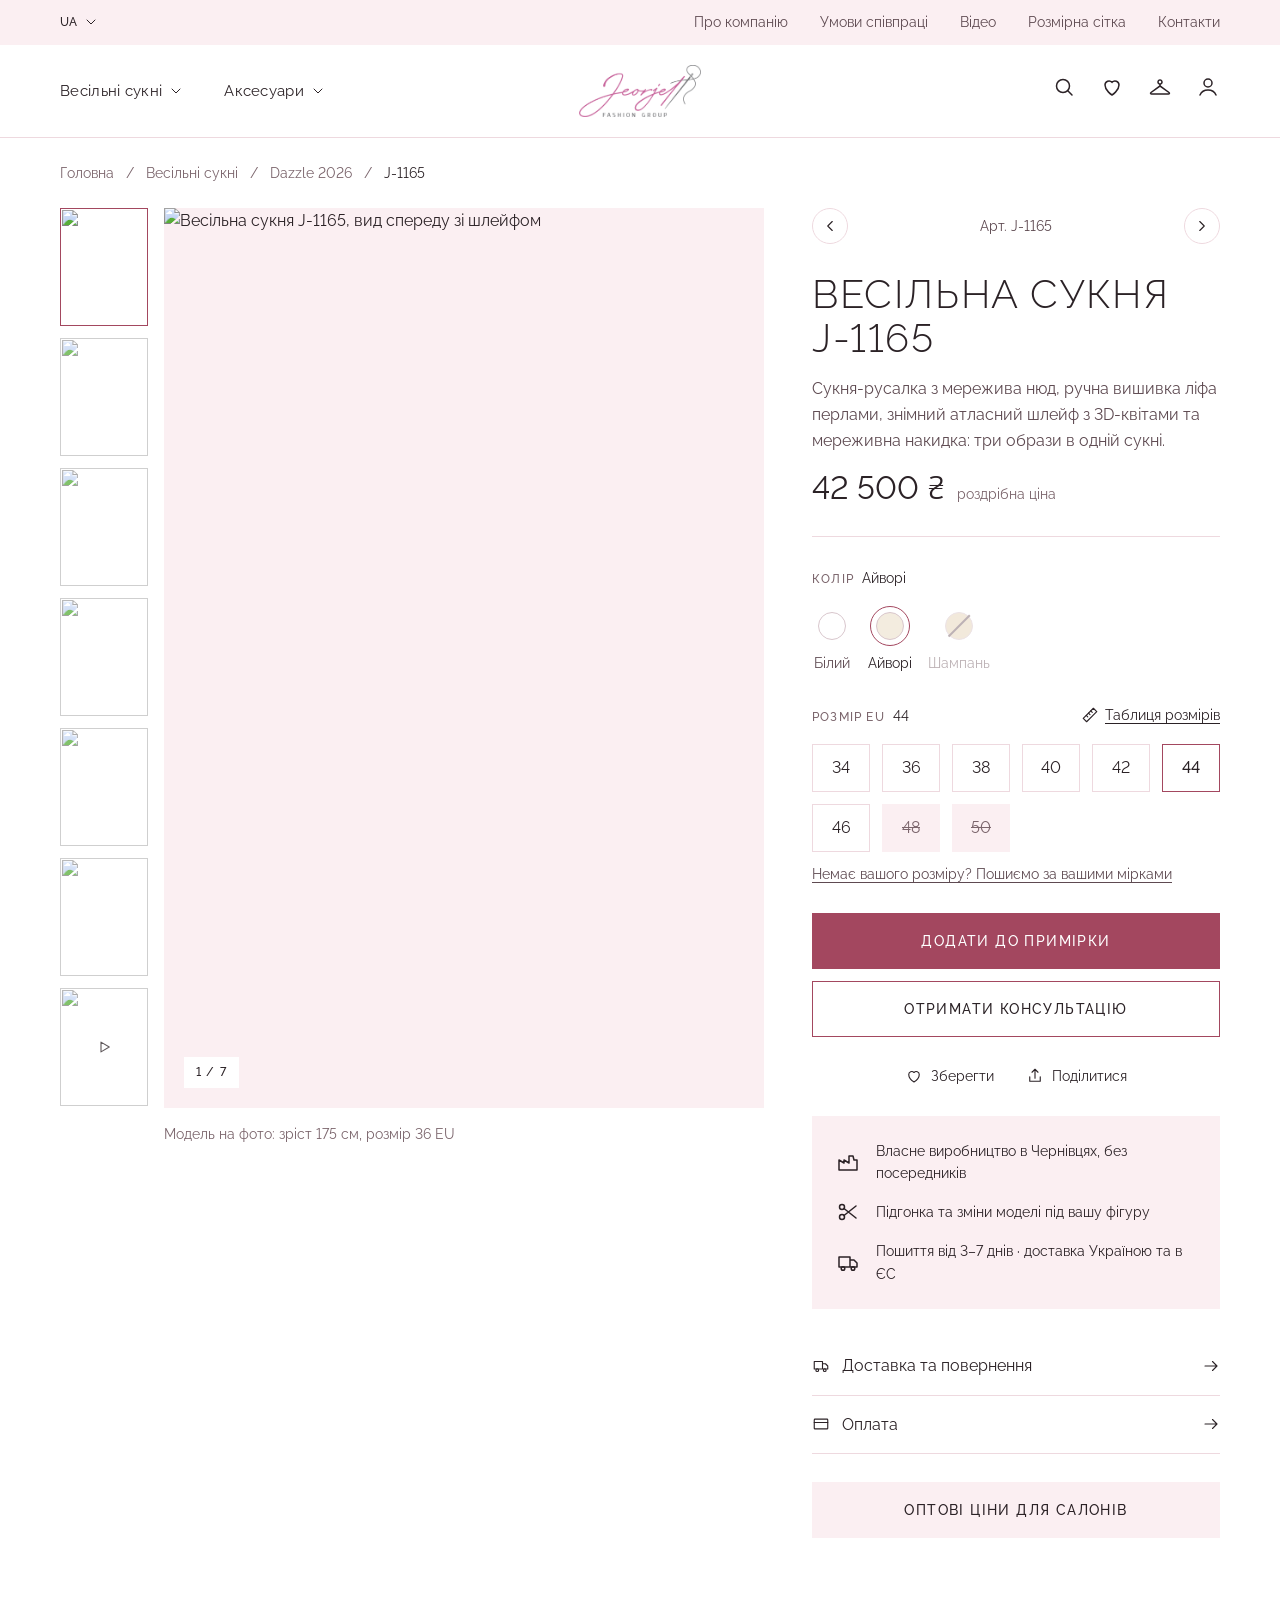
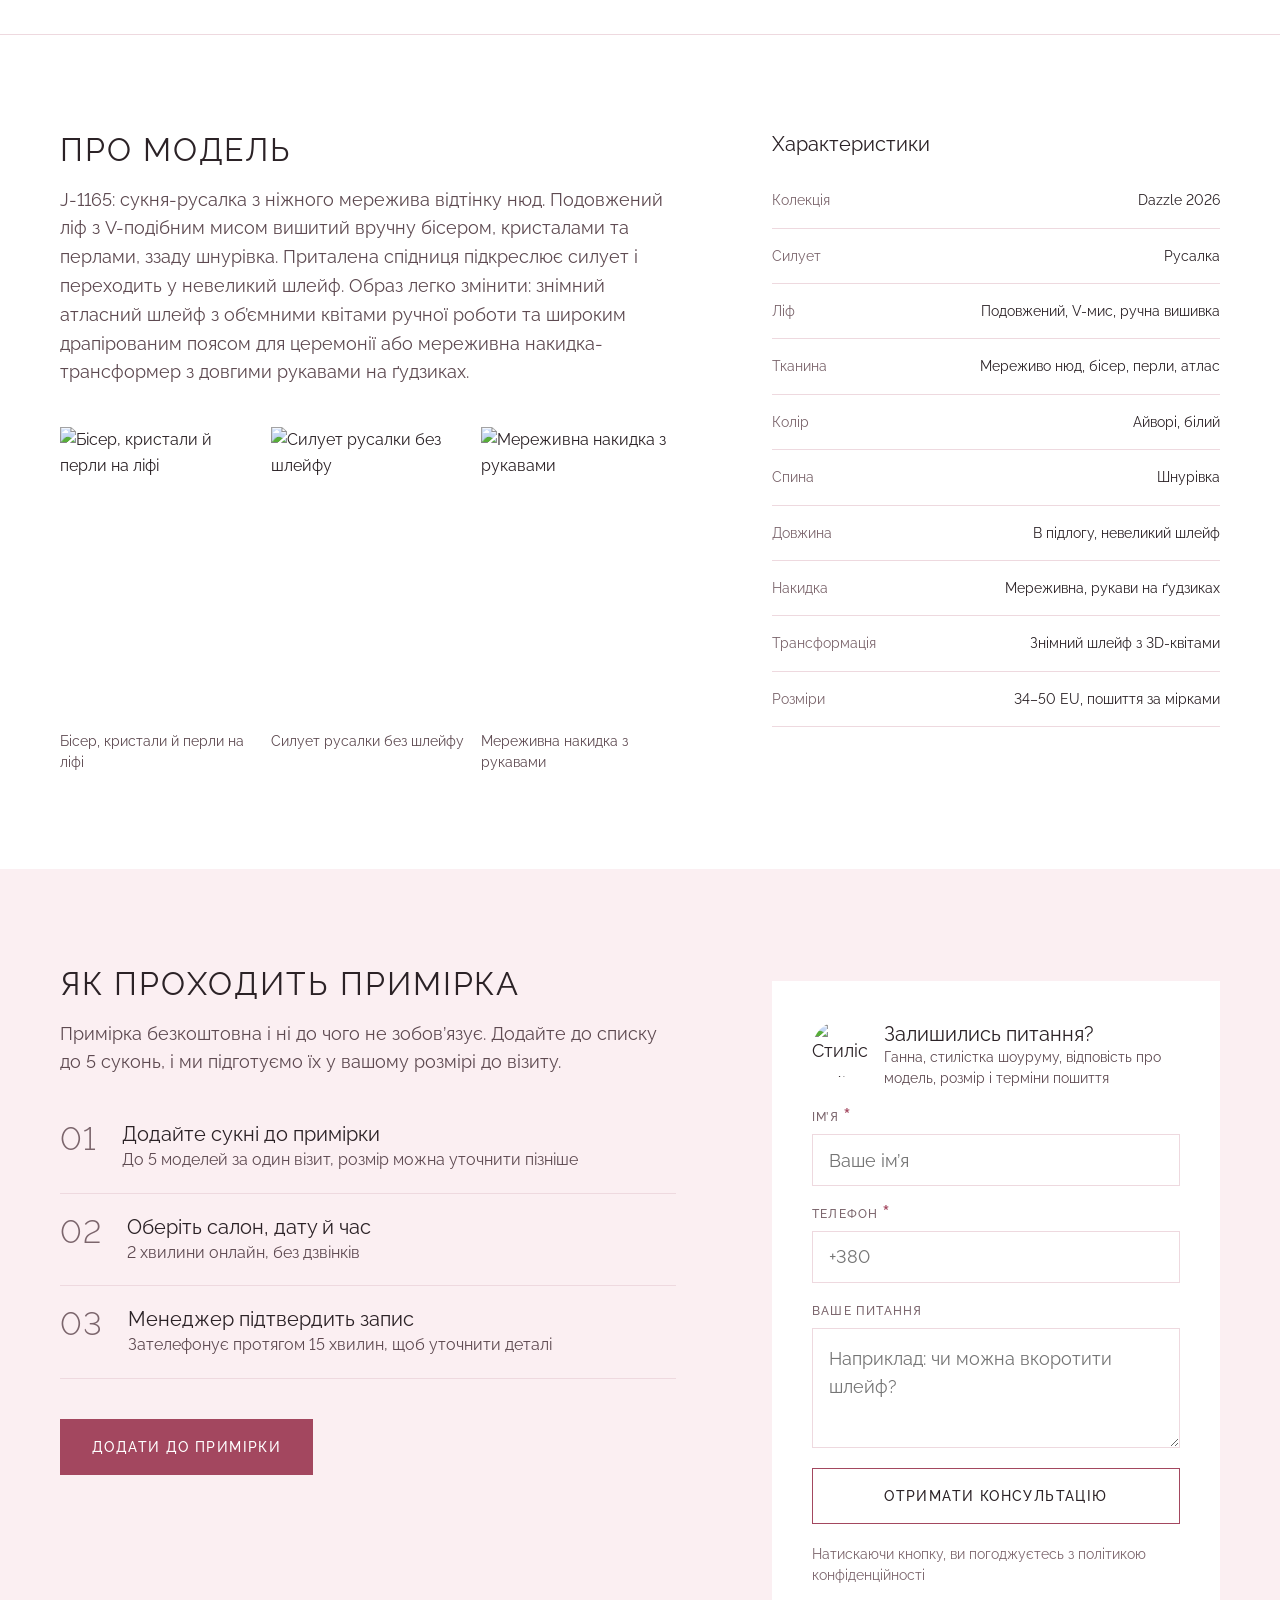
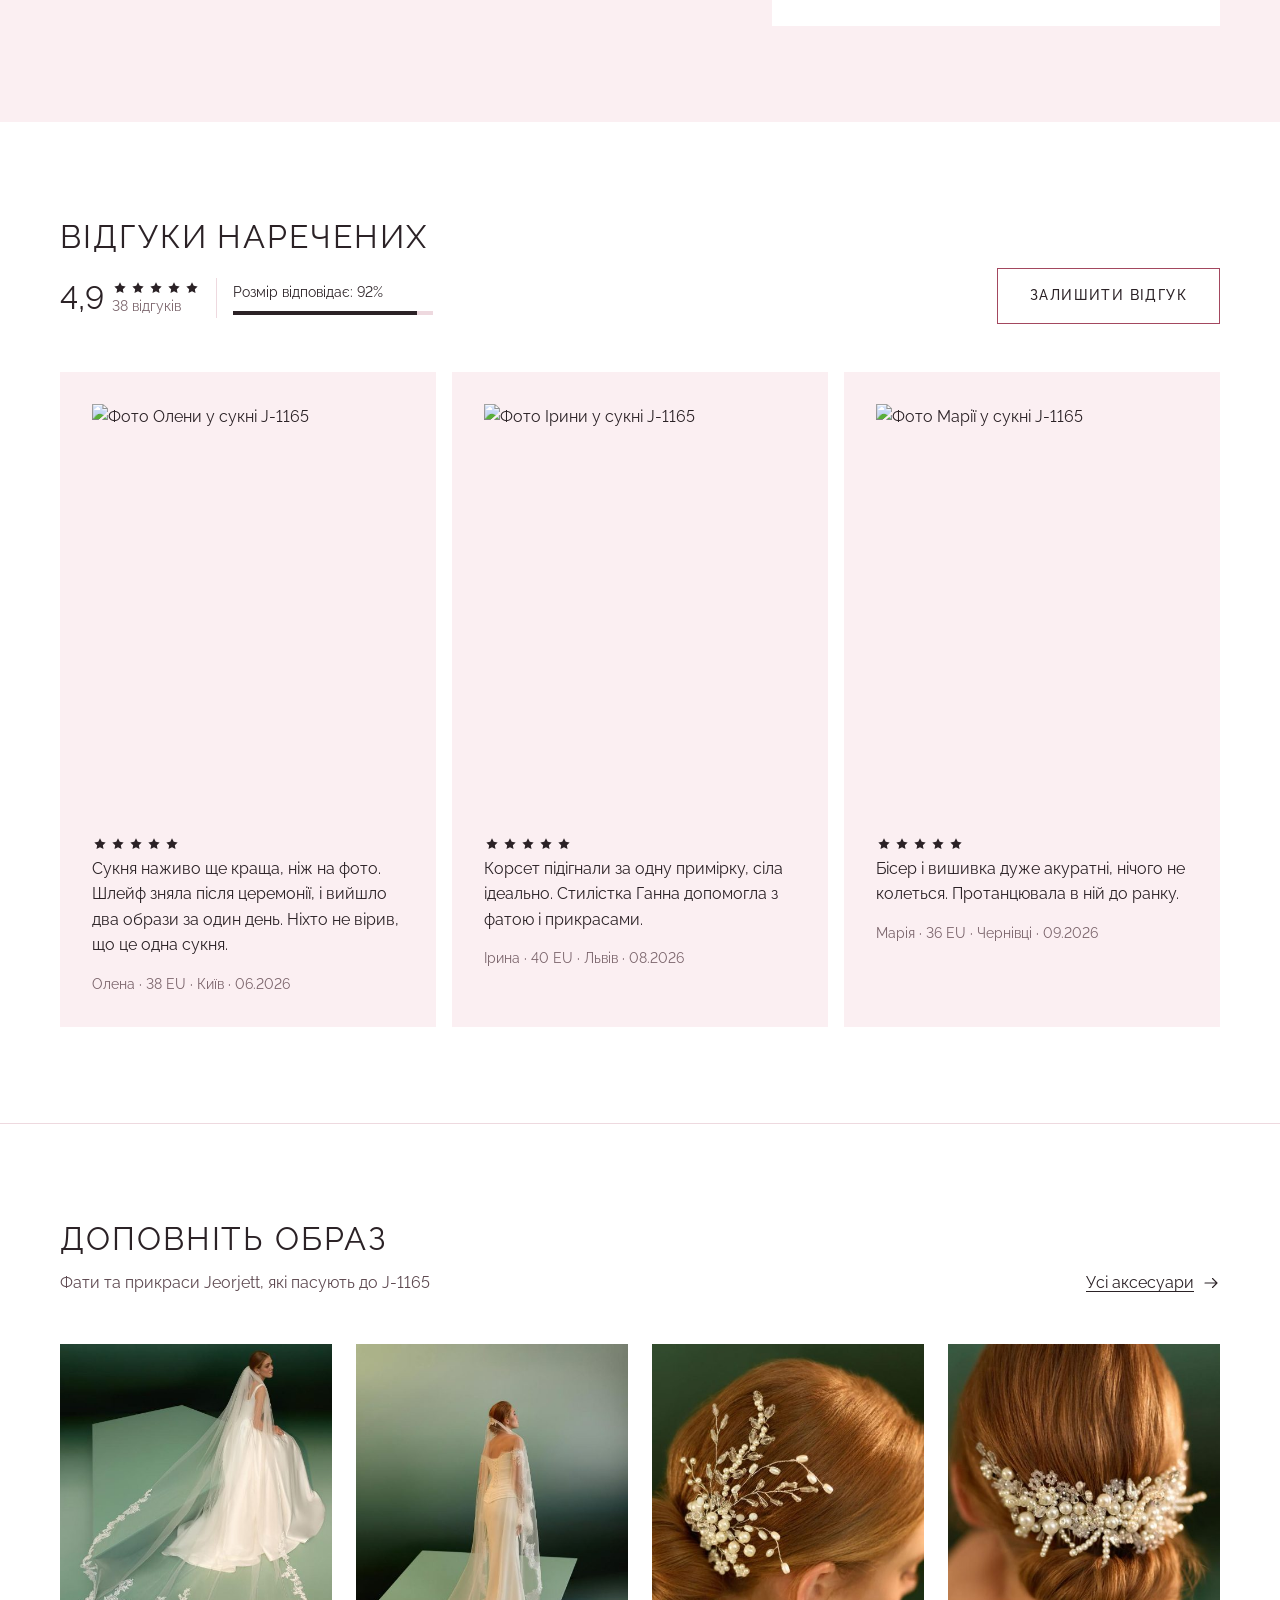
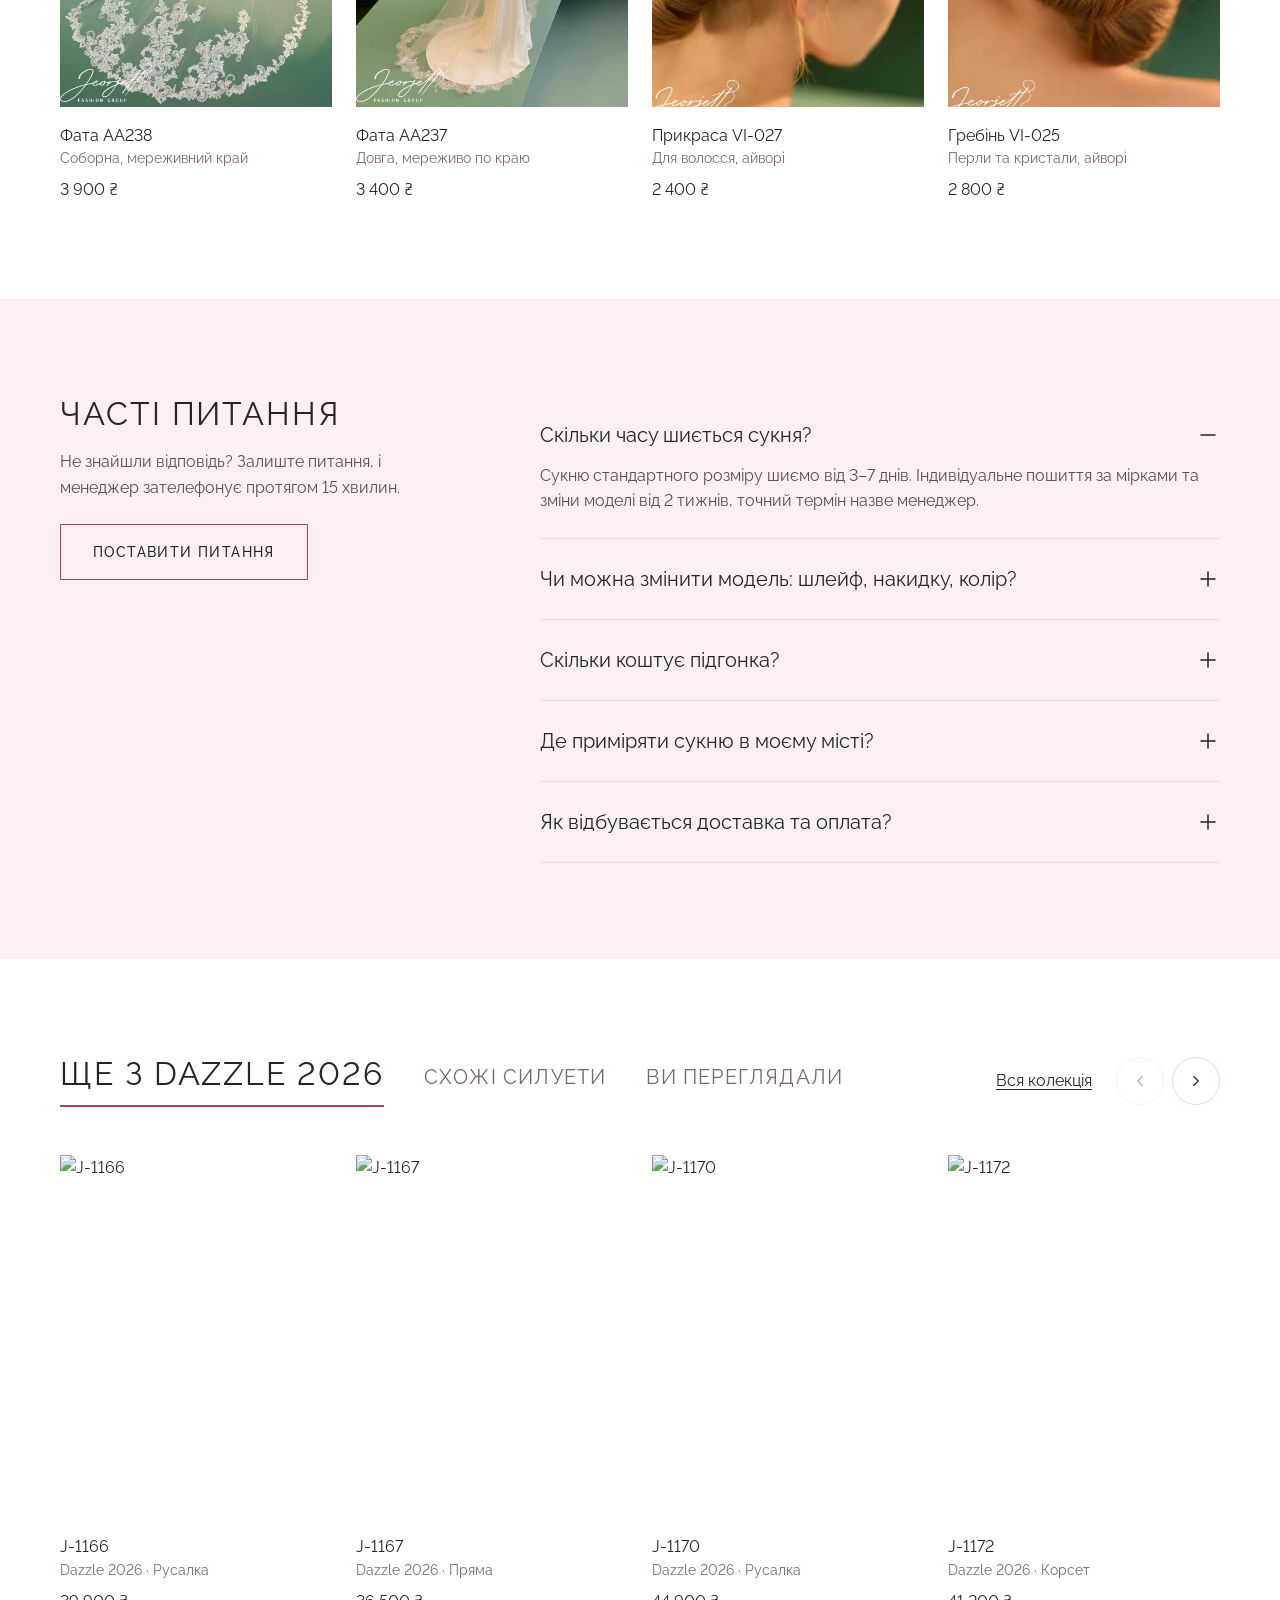
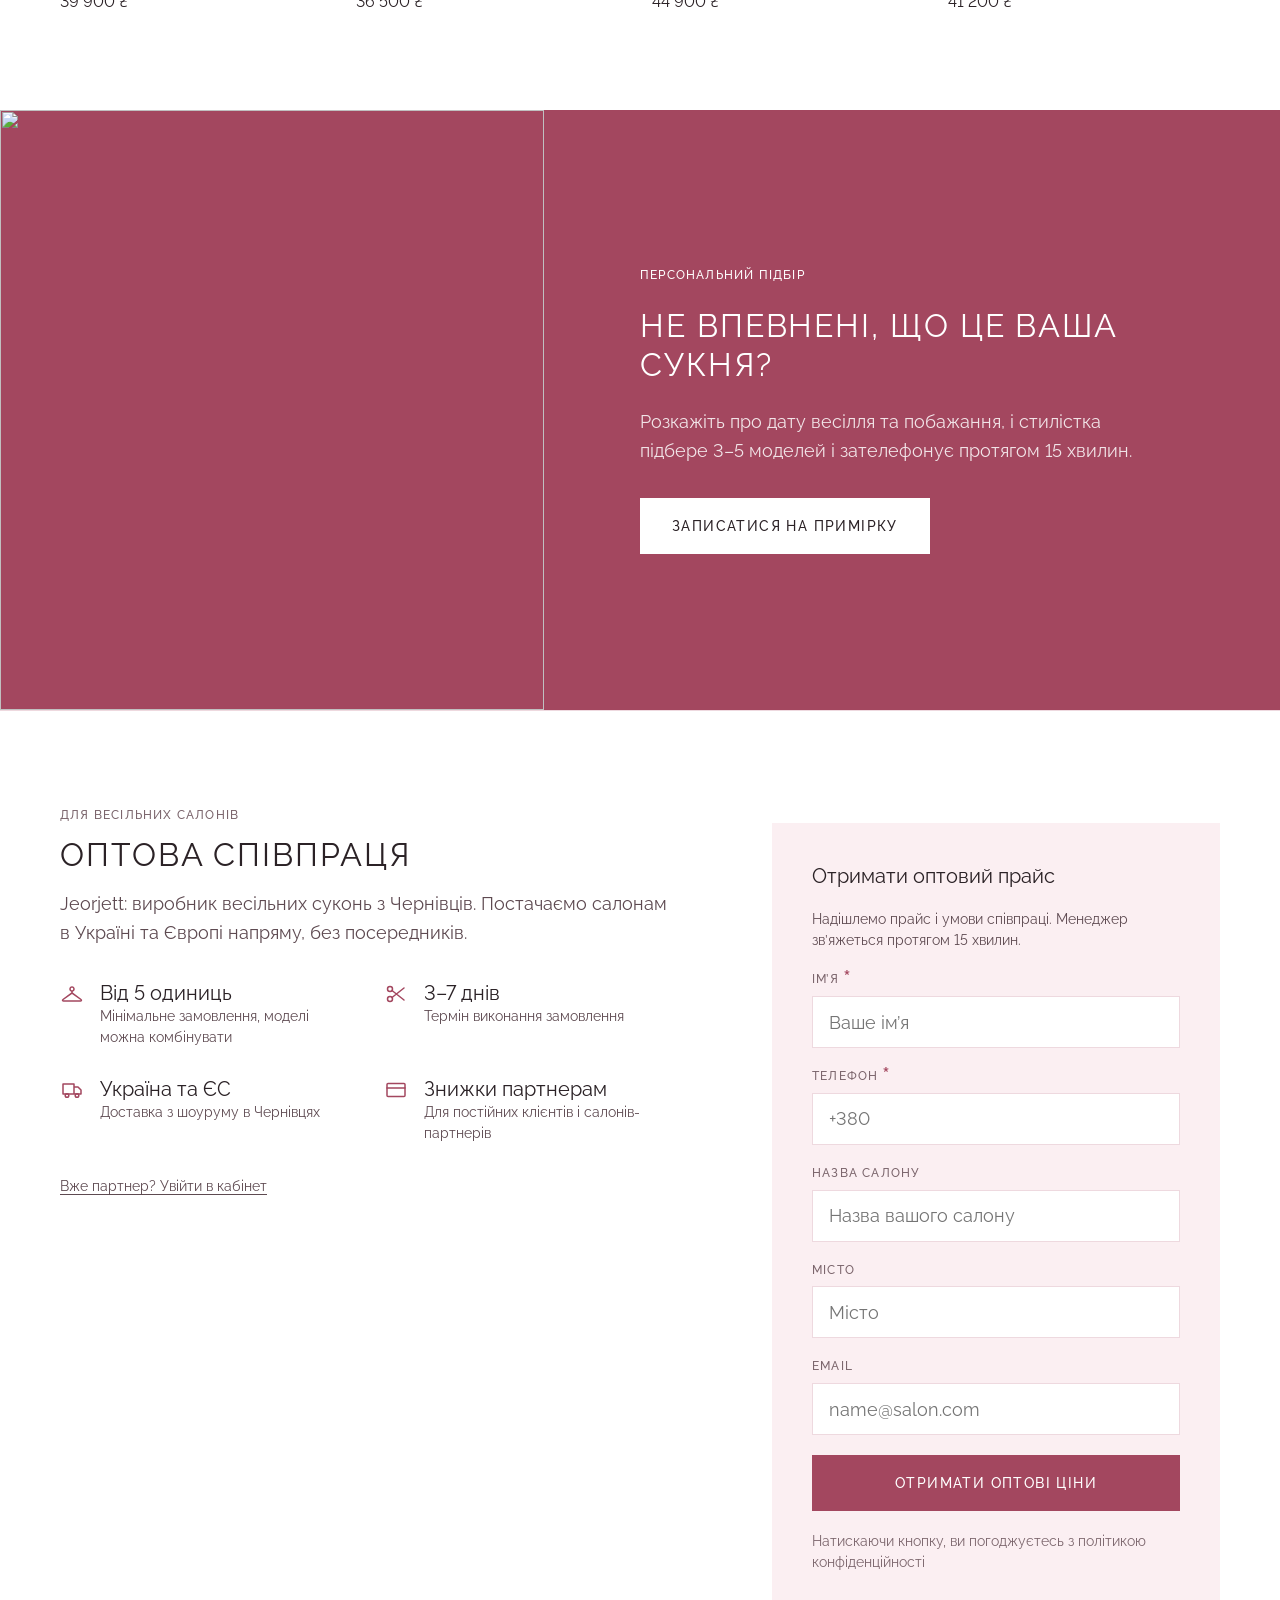
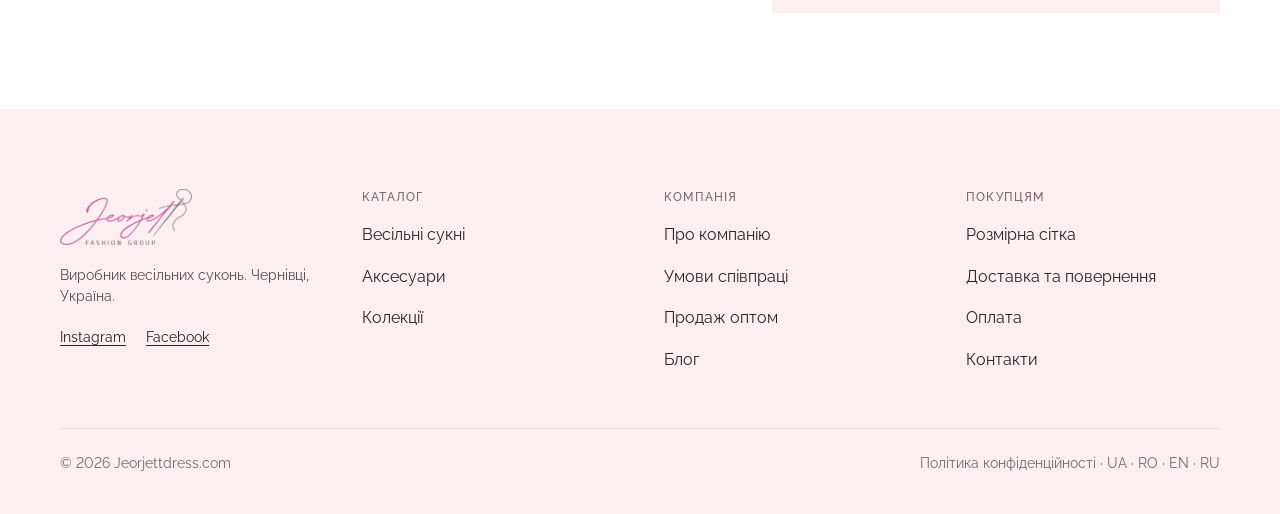
==== commit ac3d73cf: "Reviews: one photo per review Co-Authored-By: Claude Opus 5.5 <noreply@anthropic.com> Claude-Session" ====
--- a/index.html
+++ b/index.html
@@ -199,9 +199,9 @@
       <a class="btn btn-secondary" href="#" style="width:auto">Залишити відгук</a>
     </div>
     <div class="reviews">
-      <div class="review"><div class="rv-ph" aria-label="Фото Олени"><img loading="lazy" src="https://luce.b-cdn.net/storage/shop/category/LaBoheme2026/Amanda/Amanda(8).jpg?width=300" alt=""><img loading="lazy" src="https://luce.b-cdn.net/storage/shop/category/LaBoheme2026/Amanda/Amanda(6).jpg?width=300" alt=""><img loading="lazy" src="https://luce.b-cdn.net/storage/shop/category/LaBoheme2026/Amanda/Amanda(10).jpg?width=300" alt=""></div><div class="rv-c"><div class="stars"><svg><use href="#i-star"/></svg><svg><use href="#i-star"/></svg><svg><use href="#i-star"/></svg><svg><use href="#i-star"/></svg><svg><use href="#i-star"/></svg></div><p>Сукня наживо ще краща, ніж на фото. Шлейф зняла після церемонії, і вийшло два образи за один день. Ніхто не вірив, що це одна сукня.</p></div><p class="s muted">Олена · 38 EU · Київ · 06.2026</p></div>
-      <div class="review"><div class="rv-ph" aria-label="Фото Ірини"><img loading="lazy" src="https://luce.b-cdn.net/storage/shop/category/LaBoheme2026/Amanda/Amanda(4).jpg?width=300" alt=""><img loading="lazy" src="https://luce.b-cdn.net/storage/shop/category/LaBoheme2026/Amanda/Amanda(5).jpg?width=300" alt=""><img loading="lazy" src="https://luce.b-cdn.net/storage/shop/category/LaBoheme2026/Amanda/Amanda(9).jpg?width=300" alt=""></div><div class="rv-c"><div class="stars"><svg><use href="#i-star"/></svg><svg><use href="#i-star"/></svg><svg><use href="#i-star"/></svg><svg><use href="#i-star"/></svg><svg><use href="#i-star"/></svg></div><p>Корсет підігнали за одну примірку, сіла ідеально. Стилістка Ганна допомогла з фатою і прикрасами.</p></div><p class="s muted">Ірина · 40 EU · Львів · 08.2026</p></div>
-      <div class="review"><div class="rv-ph" aria-label="Фото Марії"><img loading="lazy" src="https://luce.b-cdn.net/storage/shop/category/LaBoheme2026/Amanda/Amanda(1).jpg?width=300" alt=""><img loading="lazy" src="https://luce.b-cdn.net/storage/shop/category/LaBoheme2026/Amanda/Amanda(2).jpg?width=300" alt=""><img loading="lazy" src="https://luce.b-cdn.net/storage/shop/category/LaBoheme2026/Amanda/Amanda(3).jpg?width=300" alt=""></div><div class="rv-c"><div class="stars"><svg><use href="#i-star"/></svg><svg><use href="#i-star"/></svg><svg><use href="#i-star"/></svg><svg><use href="#i-star"/></svg><svg><use href="#i-star"/></svg></div><p>Бісер і вишивка дуже акуратні, нічого не колеться. Протанцювала в ній до ранку.</p></div><p class="s muted">Марія · 36 EU · Чернівці · 09.2026</p></div>
+      <div class="review"><div class="rv-ph"><img loading="lazy" src="https://luce.b-cdn.net/storage/shop/category/LaBoheme2026/Amanda/Amanda(8).jpg?width=600" alt="Фото Олени у сукні J-1165"></div><div class="rv-c"><div class="stars"><svg><use href="#i-star"/></svg><svg><use href="#i-star"/></svg><svg><use href="#i-star"/></svg><svg><use href="#i-star"/></svg><svg><use href="#i-star"/></svg></div><p>Сукня наживо ще краща, ніж на фото. Шлейф зняла після церемонії, і вийшло два образи за один день. Ніхто не вірив, що це одна сукня.</p></div><p class="s muted">Олена · 38 EU · Київ · 06.2026</p></div>
+      <div class="review"><div class="rv-ph"><img loading="lazy" src="https://luce.b-cdn.net/storage/shop/category/LaBoheme2026/Amanda/Amanda(9).jpg?width=600" alt="Фото Ірини у сукні J-1165"></div><div class="rv-c"><div class="stars"><svg><use href="#i-star"/></svg><svg><use href="#i-star"/></svg><svg><use href="#i-star"/></svg><svg><use href="#i-star"/></svg><svg><use href="#i-star"/></svg></div><p>Корсет підігнали за одну примірку, сіла ідеально. Стилістка Ганна допомогла з фатою і прикрасами.</p></div><p class="s muted">Ірина · 40 EU · Львів · 08.2026</p></div>
+      <div class="review"><div class="rv-ph"><img loading="lazy" src="https://luce.b-cdn.net/storage/shop/category/LaBoheme2026/Amanda/Amanda(6).jpg?width=600" alt="Фото Марії у сукні J-1165"></div><div class="rv-c"><div class="stars"><svg><use href="#i-star"/></svg><svg><use href="#i-star"/></svg><svg><use href="#i-star"/></svg><svg><use href="#i-star"/></svg><svg><use href="#i-star"/></svg></div><p>Бісер і вишивка дуже акуратні, нічого не колеться. Протанцювала в ній до ранку.</p></div><p class="s muted">Марія · 36 EU · Чернівці · 09.2026</p></div>
     </div>
   </div></section>
 
--- a/assets/site.css
+++ b/assets/site.css
@@ -132,7 +132,6 @@
 .fitbar{width:200px;height:4px;background:var(--border);margin-top:8px}
 .fitbar i{display:block;height:100%;width:92%;background:var(--text)}
 .reviews{display:grid;grid-template-columns:repeat(3,1fr);gap:16px}
-.rv-ph{display:grid;grid-template-columns:repeat(3,1fr);gap:8px}
 .rv-ph img{width:100%;aspect-ratio:3/4;object-fit:cover;display:block}
 .review{background:var(--bg-alt);padding:32px;display:flex;flex-direction:column;gap:16px}
 .rv-c{display:flex;flex-direction:column;gap:4px}
